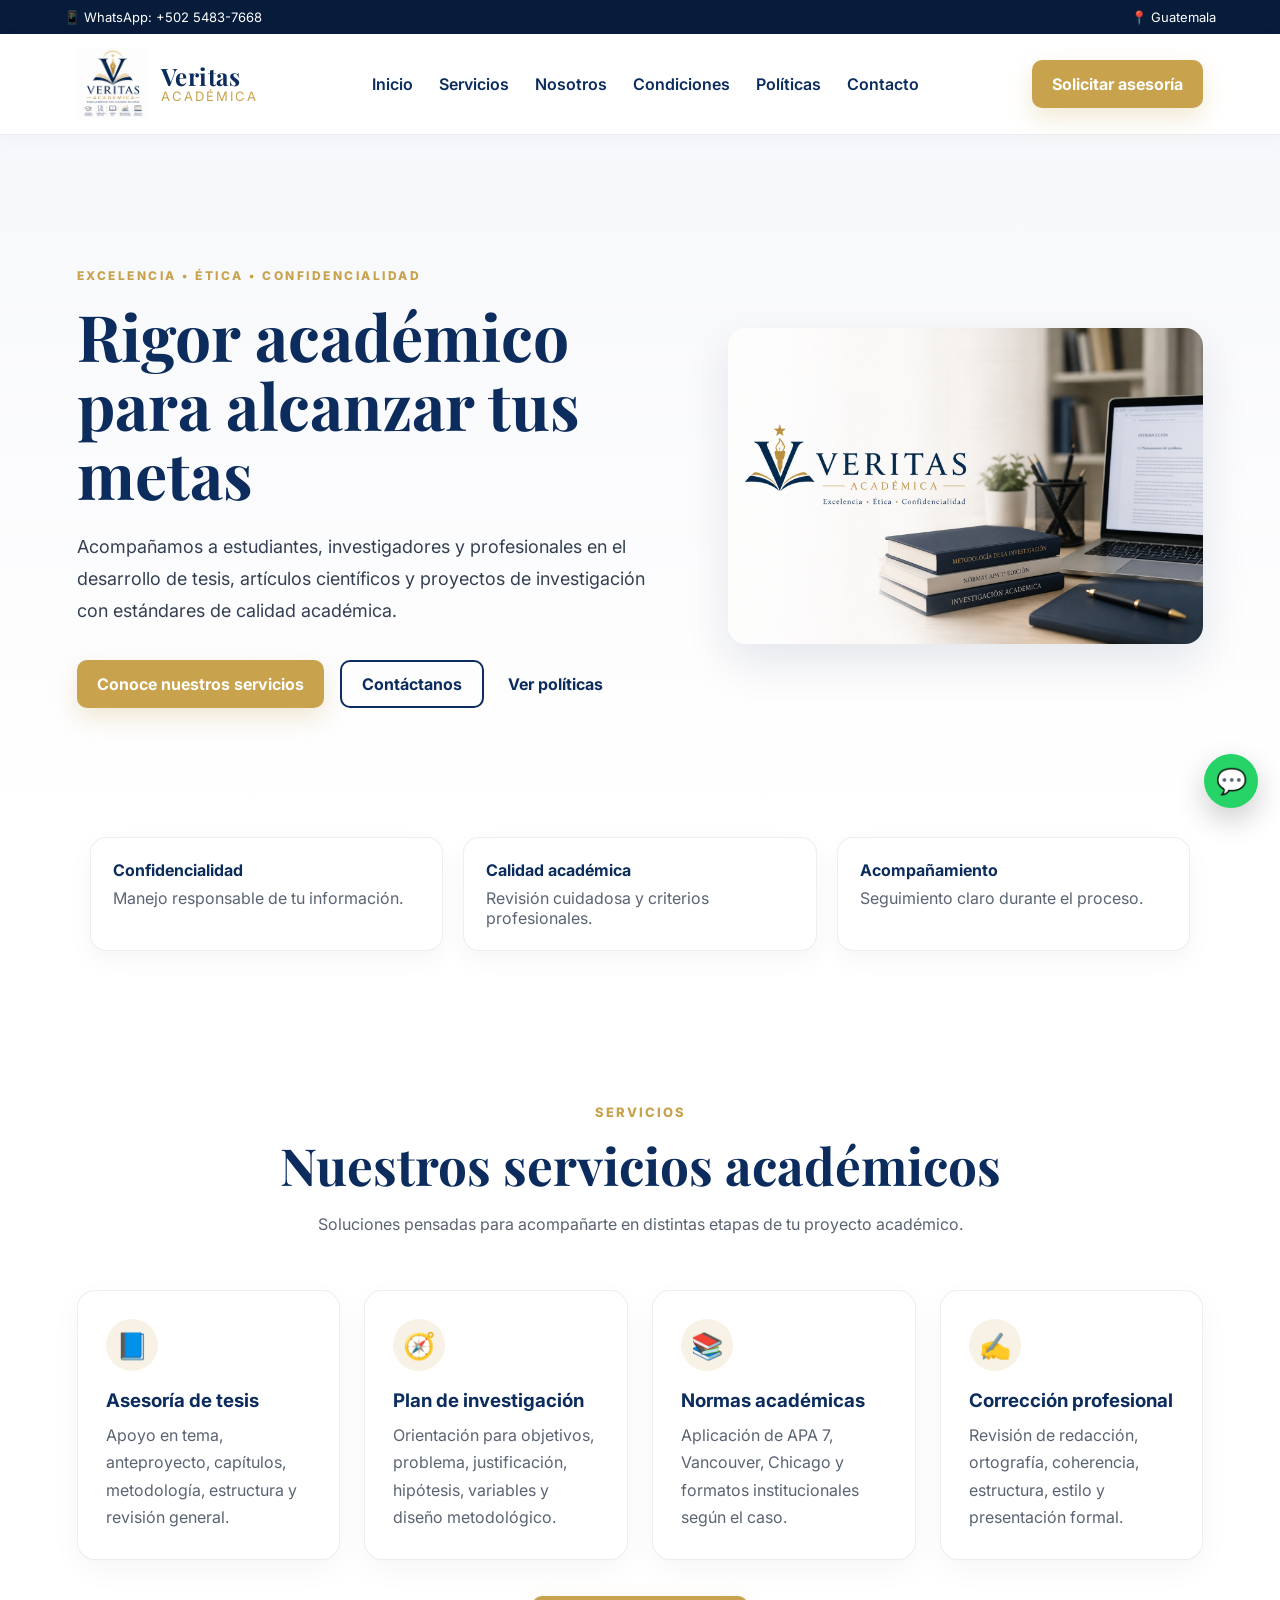
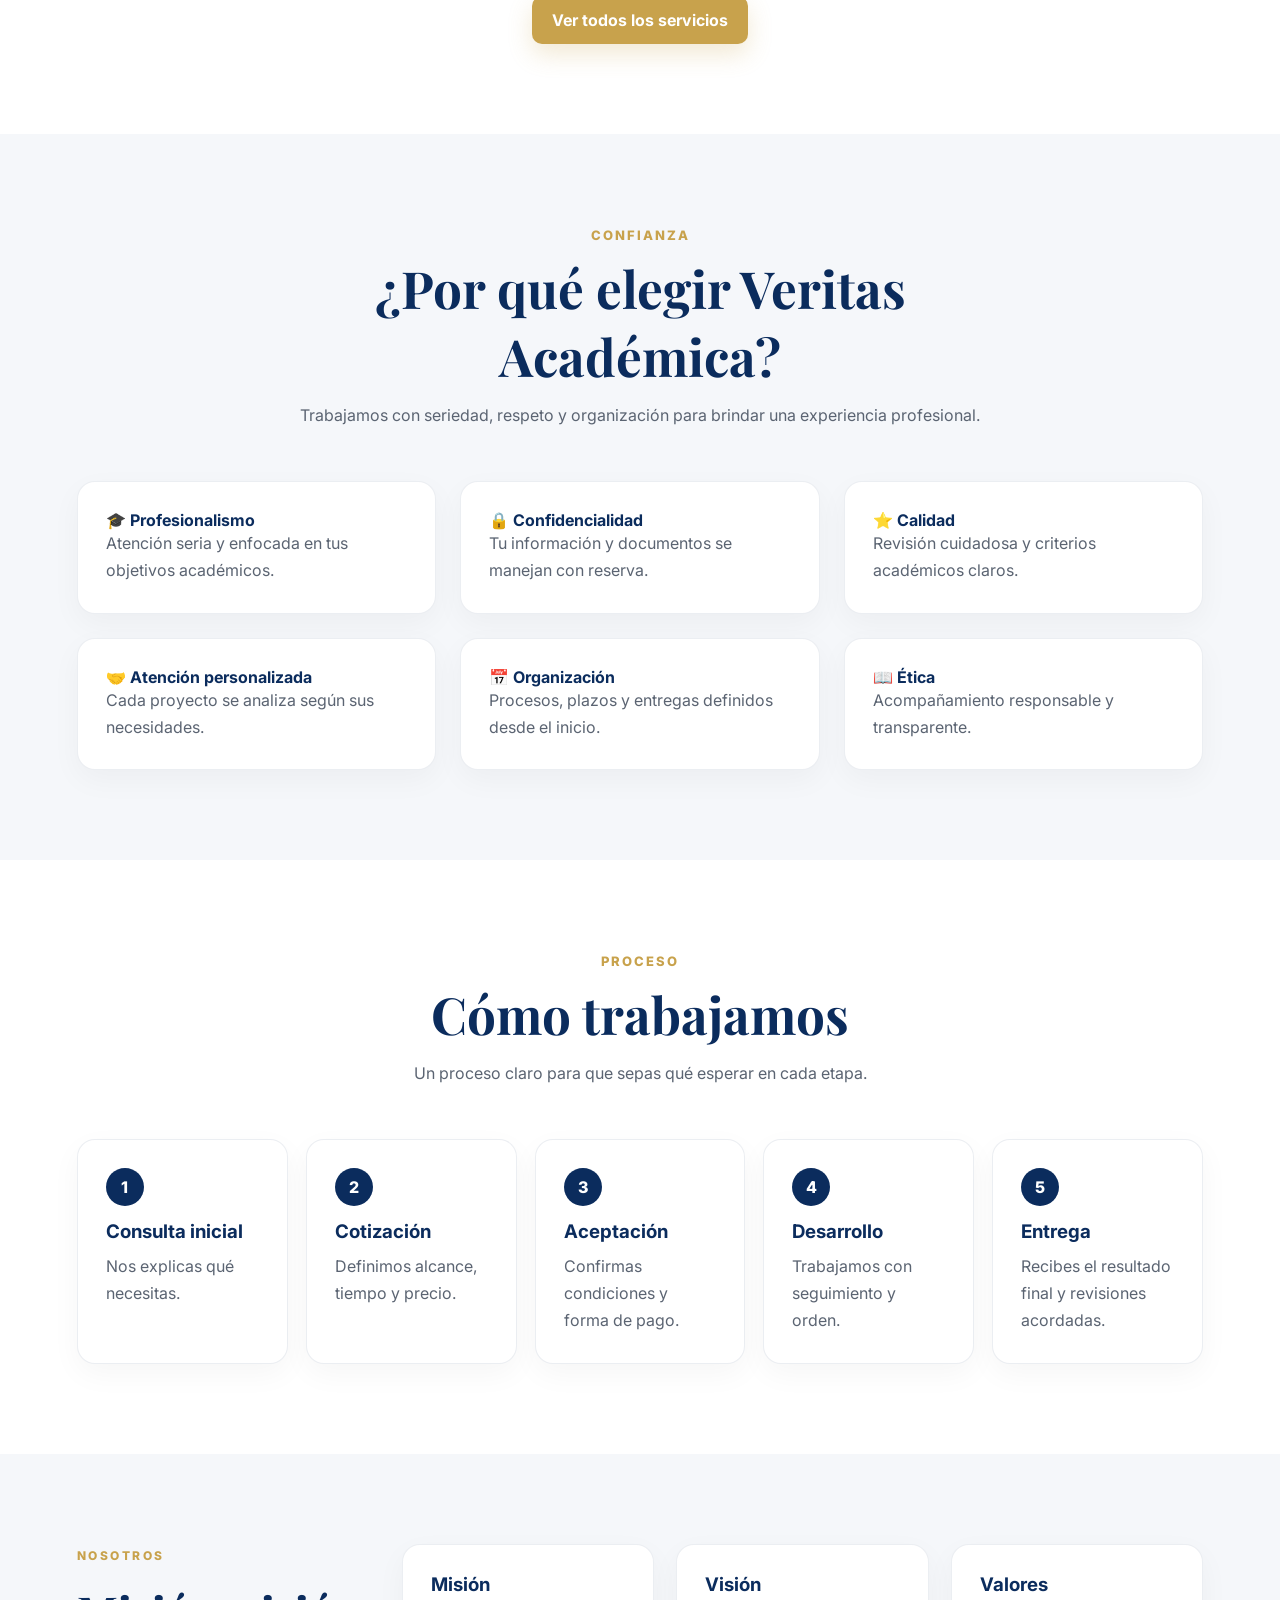
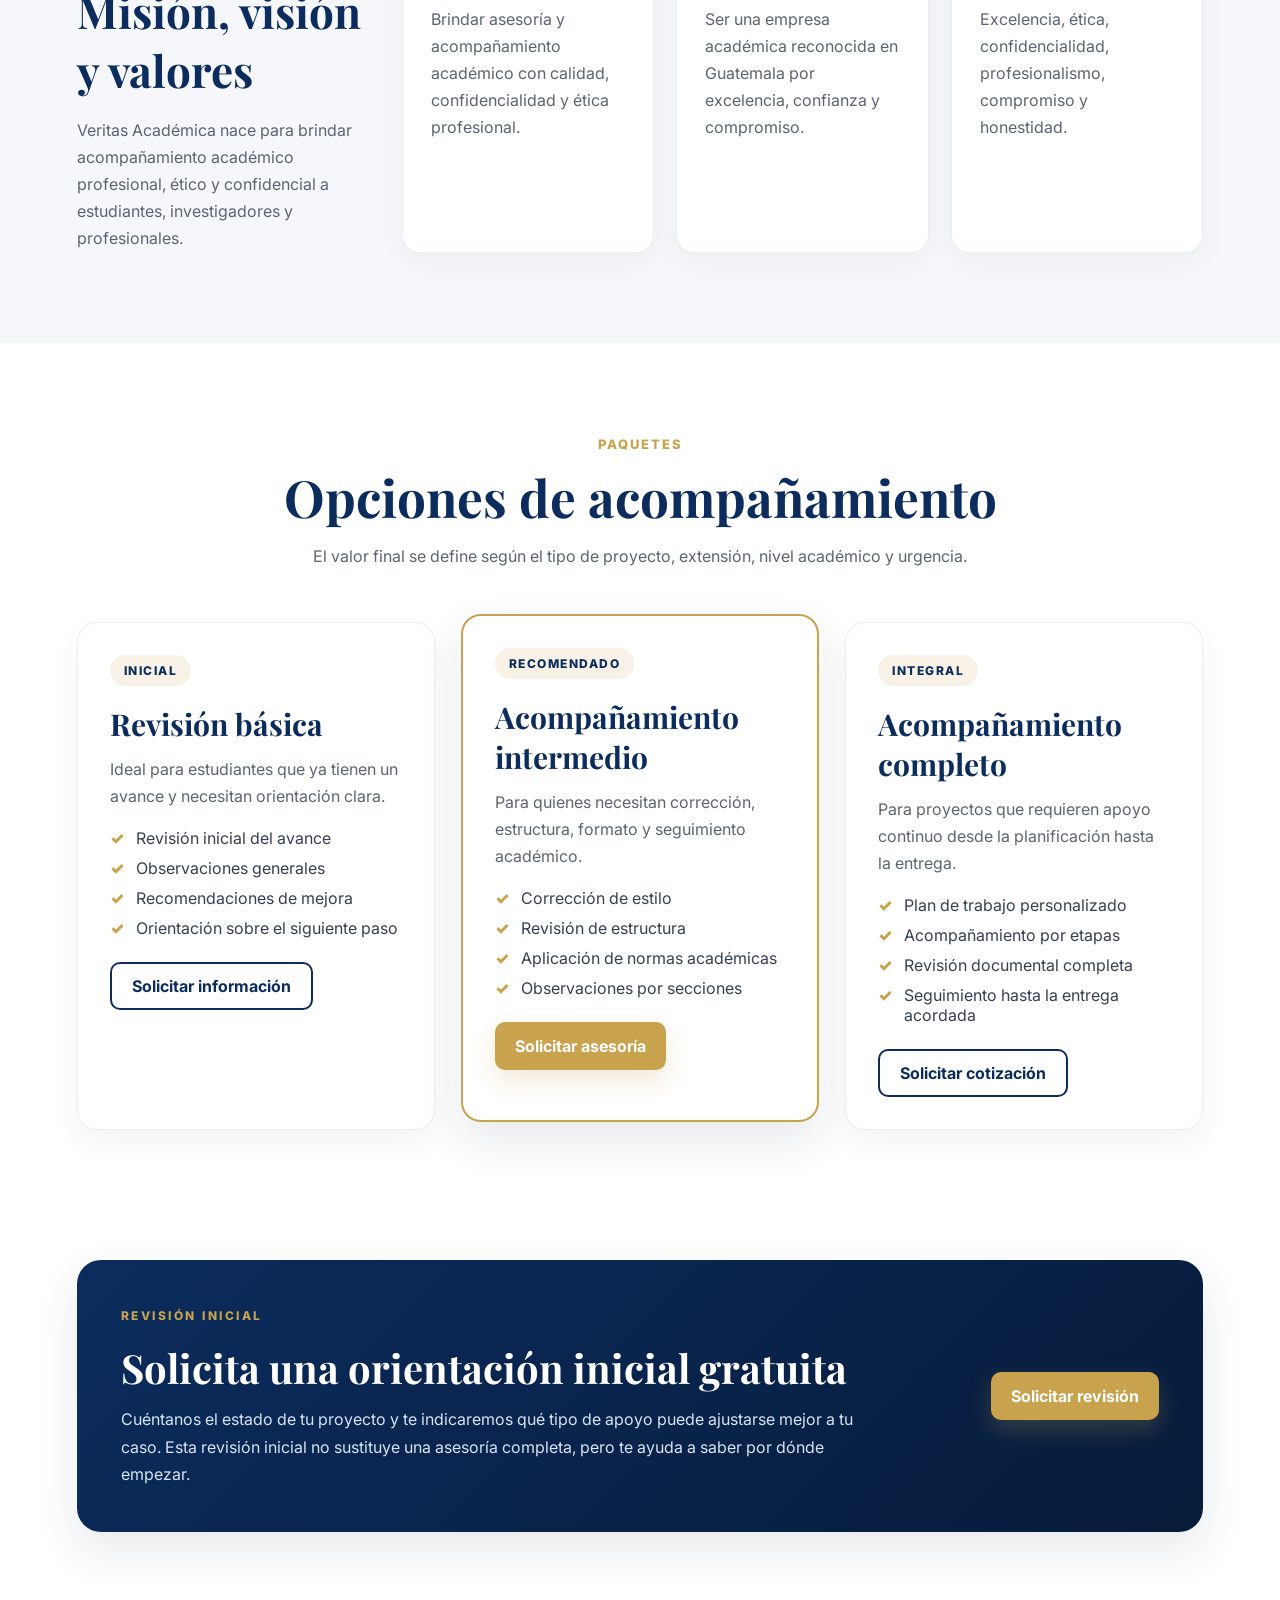
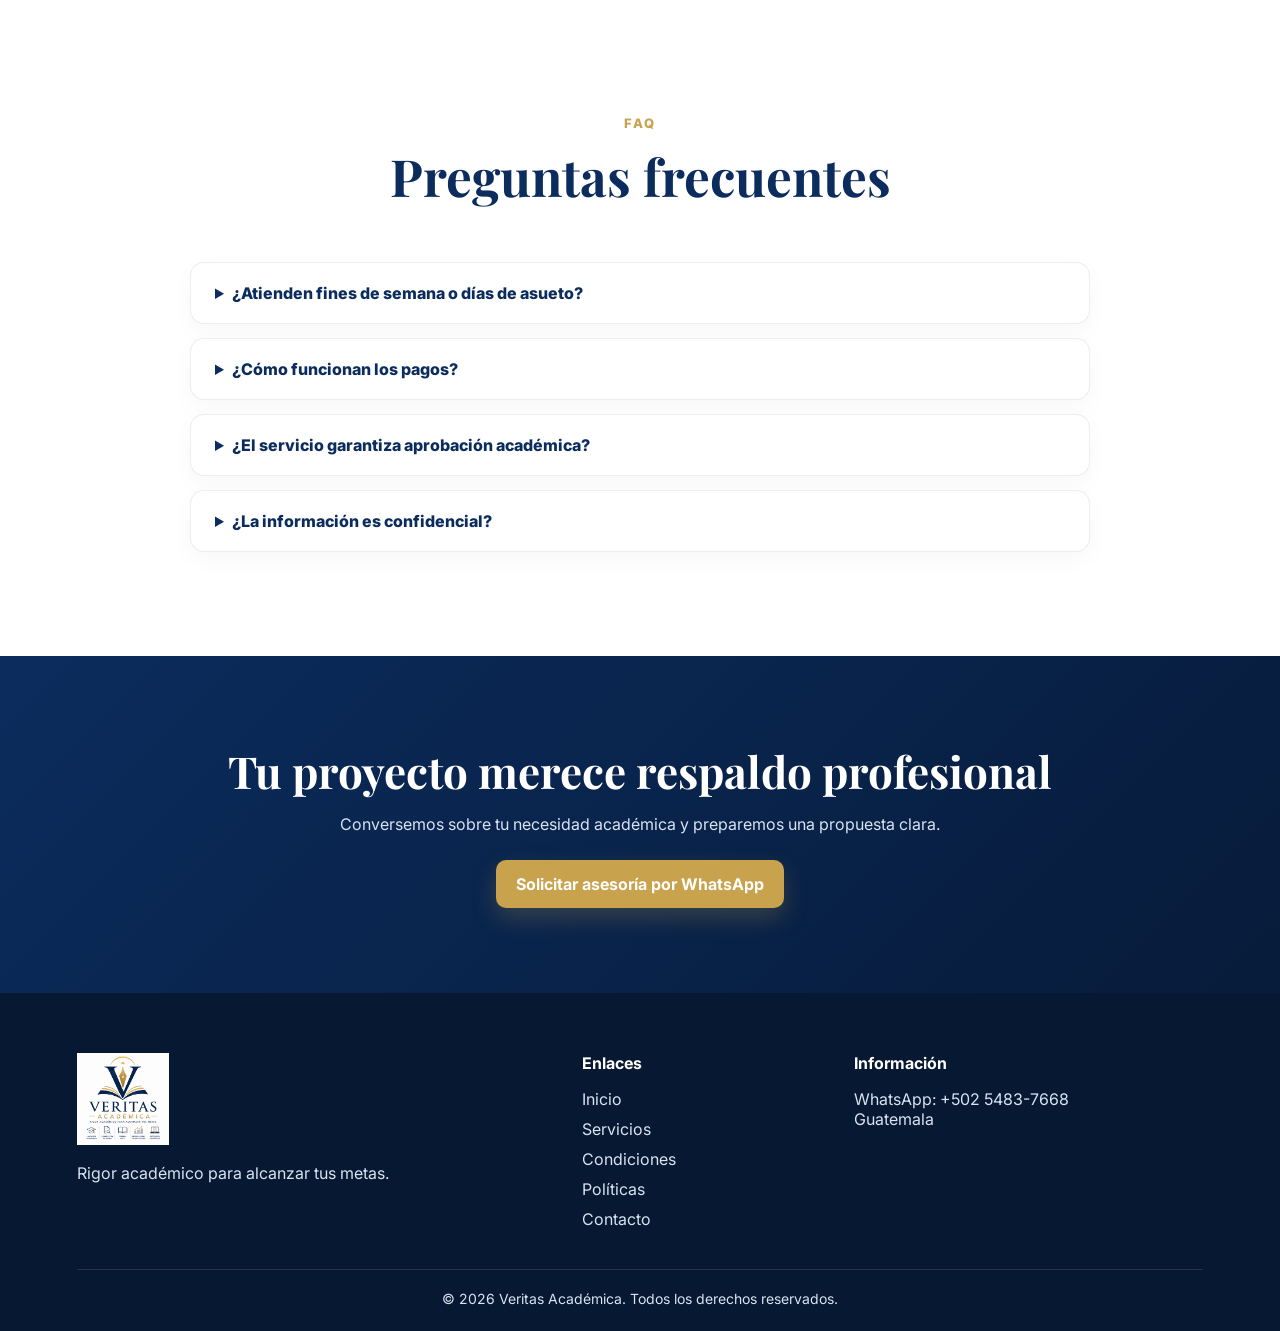
==== index.html @ df218edf "Add files via upload Subir sitio web inicial de Veritas Académica" ====
<!DOCTYPE html>
<html lang="es">
<head>
    <meta charset="UTF-8">
    <meta name="viewport" content="width=device-width, initial-scale=1.0">
    <title>Veritas Académica | Asesoría de tesis y corrección académica en Guatemala</title>
    <meta name="description" content="Asesoría de tesis, corrección académica, normas APA 7, Vancouver, artículos científicos y acompañamiento metodológico en Guatemala.">
    <meta name="keywords" content="asesoría de tesis, corrección académica, normas APA 7, tesis Guatemala, artículos científicos, metodología, Veritas Académica">
    <meta name="author" content="Veritas Académica">
    <link rel="icon" href="img/logo.png">
    <link href="https://fonts.googleapis.com/css2?family=Inter:wght@400;500;600;700&family=Playfair+Display:wght@600;700&display=swap" rel="stylesheet">
    <link rel="stylesheet" href="css/estilos.css">
</head>

<body>

<div class="topbar">
    <div class="topbar-contenido">
        <span>📱 WhatsApp: +502 5483-7668</span>
        <span>📍 Guatemala</span>
    </div>
</div>

<header class="header">
    <a href="index.html" class="brand">
        <img src="img/logo.png" alt="Logo Veritas Académica">
        <div>
            <strong>Veritas</strong>
            <span>Académica</span>
        </div>
    </a>

    <nav class="nav" id="nav">
        <a href="index.html">Inicio</a>
        <a href="#servicios">Servicios</a>
        <a href="#nosotros">Nosotros</a>
        <a href="condiciones.html">Condiciones</a>
        <a href="politicas.html">Políticas</a>
        <a href="contacto.html">Contacto</a>
    </nav>

    <a class="btn-header" href="https://wa.me/50254837668" target="_blank">Solicitar asesoría</a>

    <button class="menu-btn" id="menuBtn" aria-label="Abrir menú">☰</button>
</header>

<main>

<section class="hero" id="inicio">
    <div class="hero-texto reveal">
        <span class="etiqueta">Excelencia • Ética • Confidencialidad</span>

        <h1>Rigor académico para alcanzar tus metas</h1>

        <p>
            Acompañamos a estudiantes, investigadores y profesionales en el desarrollo de tesis,
            artículos científicos y proyectos de investigación con estándares de calidad académica.
        </p>

        <div class="hero-botones">
            <a class="btn-primary" href="#servicios">Conoce nuestros servicios</a>
            <a class="btn-secondary" href="contacto.html">Contáctanos</a>
            <a class="btn-link" href="politicas.html">Ver políticas</a>
        </div>
    </div>

    <div class="hero-imagen reveal">
        <img src="img/hero.png" alt="Espacio académico profesional Veritas Académica">
    </div>
</section>

<section class="confianza">
    <div class="confianza-grid">
        <div><strong>Confidencialidad</strong><span>Manejo responsable de tu información.</span></div>
        <div><strong>Calidad académica</strong><span>Revisión cuidadosa y criterios profesionales.</span></div>
        <div><strong>Acompañamiento</strong><span>Seguimiento claro durante el proceso.</span></div>
    </div>
</section>

<section class="seccion" id="servicios">
    <div class="titulo-seccion reveal">
        <span>Servicios</span>
        <h2>Nuestros servicios académicos</h2>
        <p>Soluciones pensadas para acompañarte en distintas etapas de tu proyecto académico.</p>
    </div>

    <div class="grid-servicios">
        <article class="card reveal">
            <div class="icono">📘</div>
            <h3>Asesoría de tesis</h3>
            <p>Apoyo en tema, anteproyecto, capítulos, metodología, estructura y revisión general.</p>
        </article>

        <article class="card reveal">
            <div class="icono">🧭</div>
            <h3>Plan de investigación</h3>
            <p>Orientación para objetivos, problema, justificación, hipótesis, variables y diseño metodológico.</p>
        </article>

        <article class="card reveal">
            <div class="icono">📚</div>
            <h3>Normas académicas</h3>
            <p>Aplicación de APA 7, Vancouver, Chicago y formatos institucionales según el caso.</p>
        </article>

        <article class="card reveal">
            <div class="icono">✍️</div>
            <h3>Corrección profesional</h3>
            <p>Revisión de redacción, ortografía, coherencia, estructura, estilo y presentación formal.</p>
        </article>
    </div>

    <div class="centrado reveal">
        <a class="btn-primary" href="servicios.html">Ver todos los servicios</a>
    </div>
</section>

<section class="seccion seccion-clara" id="por-que">
    <div class="titulo-seccion reveal">
        <span>Confianza</span>
        <h2>¿Por qué elegir Veritas Académica?</h2>
        <p>Trabajamos con seriedad, respeto y organización para brindar una experiencia profesional.</p>
    </div>

    <div class="grid-razones">
        <div class="razon reveal"><strong>🎓 Profesionalismo</strong><p>Atención seria y enfocada en tus objetivos académicos.</p></div>
        <div class="razon reveal"><strong>🔒 Confidencialidad</strong><p>Tu información y documentos se manejan con reserva.</p></div>
        <div class="razon reveal"><strong>⭐ Calidad</strong><p>Revisión cuidadosa y criterios académicos claros.</p></div>
        <div class="razon reveal"><strong>🤝 Atención personalizada</strong><p>Cada proyecto se analiza según sus necesidades.</p></div>
        <div class="razon reveal"><strong>📅 Organización</strong><p>Procesos, plazos y entregas definidos desde el inicio.</p></div>
        <div class="razon reveal"><strong>📖 Ética</strong><p>Acompañamiento responsable y transparente.</p></div>
    </div>
</section>

<section class="seccion" id="proceso">
    <div class="titulo-seccion reveal">
        <span>Proceso</span>
        <h2>Cómo trabajamos</h2>
        <p>Un proceso claro para que sepas qué esperar en cada etapa.</p>
    </div>

    <div class="timeline">
        <div class="paso reveal"><span>1</span><h3>Consulta inicial</h3><p>Nos explicas qué necesitas.</p></div>
        <div class="paso reveal"><span>2</span><h3>Cotización</h3><p>Definimos alcance, tiempo y precio.</p></div>
        <div class="paso reveal"><span>3</span><h3>Aceptación</h3><p>Confirmas condiciones y forma de pago.</p></div>
        <div class="paso reveal"><span>4</span><h3>Desarrollo</h3><p>Trabajamos con seguimiento y orden.</p></div>
        <div class="paso reveal"><span>5</span><h3>Entrega</h3><p>Recibes el resultado final y revisiones acordadas.</p></div>
    </div>
</section>

<section class="seccion seccion-clara" id="nosotros">
    <div class="nosotros-grid">
        <div class="reveal">
            <span class="etiqueta">Nosotros</span>
            <h2>Misión, visión y valores</h2>
            <p>
                Veritas Académica nace para brindar acompañamiento académico profesional,
                ético y confidencial a estudiantes, investigadores y profesionales.
            </p>
        </div>

        <div class="mv-card reveal">
            <h3>Misión</h3>
            <p>Brindar asesoría y acompañamiento académico con calidad, confidencialidad y ética profesional.</p>
        </div>

        <div class="mv-card reveal">
            <h3>Visión</h3>
            <p>Ser una empresa académica reconocida en Guatemala por excelencia, confianza y compromiso.</p>
        </div>

        <div class="mv-card reveal">
            <h3>Valores</h3>
            <p>Excelencia, ética, confidencialidad, profesionalismo, compromiso y honestidad.</p>
        </div>
    </div>
</section>


<section class="seccion" id="paquetes">
    <div class="titulo-seccion reveal">
        <span>Paquetes</span>
        <h2>Opciones de acompañamiento</h2>
        <p>El valor final se define según el tipo de proyecto, extensión, nivel académico y urgencia.</p>
    </div>

    <div class="grid-paquetes">
        <article class="paquete reveal">
            <span class="paquete-etiqueta">Inicial</span>
            <h3>Revisión básica</h3>
            <p>Ideal para estudiantes que ya tienen un avance y necesitan orientación clara.</p>
            <ul>
                <li>Revisión inicial del avance</li>
                <li>Observaciones generales</li>
                <li>Recomendaciones de mejora</li>
                <li>Orientación sobre el siguiente paso</li>
            </ul>
            <a href="contacto.html" class="btn-secondary">Solicitar información</a>
        </article>

        <article class="paquete destacado reveal">
            <span class="paquete-etiqueta">Recomendado</span>
            <h3>Acompañamiento intermedio</h3>
            <p>Para quienes necesitan corrección, estructura, formato y seguimiento académico.</p>
            <ul>
                <li>Corrección de estilo</li>
                <li>Revisión de estructura</li>
                <li>Aplicación de normas académicas</li>
                <li>Observaciones por secciones</li>
            </ul>
            <a href="contacto.html" class="btn-primary">Solicitar asesoría</a>
        </article>

        <article class="paquete reveal">
            <span class="paquete-etiqueta">Integral</span>
            <h3>Acompañamiento completo</h3>
            <p>Para proyectos que requieren apoyo continuo desde la planificación hasta la entrega.</p>
            <ul>
                <li>Plan de trabajo personalizado</li>
                <li>Acompañamiento por etapas</li>
                <li>Revisión documental completa</li>
                <li>Seguimiento hasta la entrega acordada</li>
            </ul>
            <a href="contacto.html" class="btn-secondary">Solicitar cotización</a>
        </article>
    </div>
</section>

<section class="revision-gratis">
    <div class="revision-card reveal">
        <div>
            <span class="etiqueta">Revisión inicial</span>
            <h2>Solicita una orientación inicial gratuita</h2>
            <p>
                Cuéntanos el estado de tu proyecto y te indicaremos qué tipo de apoyo puede ajustarse mejor a tu caso.
                Esta revisión inicial no sustituye una asesoría completa, pero te ayuda a saber por dónde empezar.
            </p>
        </div>
        <a class="btn-primary" href="contacto.html">Solicitar revisión</a>
    </div>
</section>

<section class="seccion" id="faq">
    <div class="titulo-seccion reveal">
        <span>FAQ</span>
        <h2>Preguntas frecuentes</h2>
    </div>

    <div class="faq">
        <details class="reveal">
            <summary>¿Atienden fines de semana o días de asueto?</summary>
            <p>No. La atención y las entregas se realizan de lunes a viernes. Los mensajes enviados en días no laborables se responden el siguiente día hábil.</p>
        </details>

        <details class="reveal">
            <summary>¿Cómo funcionan los pagos?</summary>
            <p>El pago puede ser único o en dos partes: 50% de anticipo y 50% contra entrega final, con un recargo administrativo del 5% sobre el valor total.</p>
        </details>

        <details class="reveal">
            <summary>¿El servicio garantiza aprobación académica?</summary>
            <p>No. Veritas Académica ofrece asesoría y acompañamiento, pero los resultados dependen del cliente y de las decisiones de terceros.</p>
        </details>

        <details class="reveal">
            <summary>¿La información es confidencial?</summary>
            <p>Sí. Toda la información del cliente se maneja de forma confidencial y no se comparte con terceros sin autorización.</p>
        </details>
    </div>
</section>

<section class="cta-final">
    <div class="reveal">
        <h2>Tu proyecto merece respaldo profesional</h2>
        <p>Conversemos sobre tu necesidad académica y preparemos una propuesta clara.</p>
        <a class="btn-primary" href="https://wa.me/50254837668" target="_blank">Solicitar asesoría por WhatsApp</a>
    </div>
</section>

</main>

<footer class="footer">
    <div class="footer-grid">
        <div>
            <img src="img/logo.png" alt="Logo Veritas Académica" class="footer-logo">
            <p>Rigor académico para alcanzar tus metas.</p>
        </div>

        <div>
            <h4>Enlaces</h4>
            <a href="index.html">Inicio</a>
            <a href="#servicios">Servicios</a>
            <a href="condiciones.html">Condiciones</a>
            <a href="politicas.html">Políticas</a>
            <a href="contacto.html">Contacto</a>
        </div>

        <div>
            <h4>Información</h4>
            <p>WhatsApp: +502 5483-7668</p>
            <p>Guatemala</p>
        </div>
    </div>

    <div class="footer-bottom">
        © 2026 Veritas Académica. Todos los derechos reservados.
    </div>
</footer>

<a class="whatsapp-float" href="https://wa.me/50254837668" target="_blank" aria-label="WhatsApp">💬</a>
<button class="top-button" id="topButton" aria-label="Volver arriba">↑</button>

<script src="js/script.js"></script>
</body>
</html>
---- css/estilos.css ----
/* Veritas Académica V1.0.1 */

:root{
    --azul:#0B2C5D;
    --azul-profundo:#071B3A;
    --dorado:#C8A24C;
    --gris:#F5F7FA;
    --texto:#182033;
    --blanco:#FFFFFF;
    --sombra:0 18px 45px rgba(7,27,58,.10);
}

*{
    box-sizing:border-box;
    margin:0;
    padding:0;
}

html{
    scroll-behavior:smooth;
}

body{
    font-family:'Inter', sans-serif;
    color:var(--texto);
    background:var(--blanco);
}

a{
    color:inherit;
}

.topbar{
    background:var(--azul-profundo);
    color:#fff;
    font-size:13px;
}

.topbar-contenido{
    max-width:1200px;
    margin:auto;
    padding:9px 24px;
    display:flex;
    justify-content:space-between;
    gap:14px;
    flex-wrap:wrap;
}

.header{
    position:sticky;
    top:0;
    z-index:100;
    background:#fff;
    border-bottom:1px solid rgba(11,44,93,.08);
    display:flex;
    align-items:center;
    justify-content:space-between;
    padding:14px 6%;
    box-shadow:0 4px 18px rgba(0,0,0,.03);
}

.brand{
    display:flex;
    align-items:center;
    gap:12px;
    text-decoration:none;
    color:var(--azul);
}

.brand img{
    width:72px;
    height:72px;
    object-fit:contain;
}

.brand strong{
    display:block;
    font-family:'Playfair Display', serif;
    font-size:24px;
    line-height:1;
    letter-spacing:.5px;
}

.brand span{
    display:block;
    color:var(--dorado);
    font-size:13px;
    text-transform:uppercase;
    letter-spacing:2px;
}

.nav{
    display:flex;
    gap:26px;
    align-items:center;
}

.nav a{
    text-decoration:none;
    color:var(--azul);
    font-weight:600;
    position:relative;
}

.nav a::after{
    content:"";
    position:absolute;
    left:0;
    bottom:-8px;
    width:0;
    height:2px;
    background:var(--dorado);
    transition:.3s;
}

.nav a:hover::after,
.nav a.active::after{
    width:100%;
}

.btn-header,
.btn-primary,
.btn-secondary,
.btn-link{
    display:inline-block;
    text-decoration:none;
    border-radius:10px;
    font-weight:700;
    transition:.25s;
}

.btn-header,
.btn-primary{
    background:var(--dorado);
    color:#fff;
    padding:14px 20px;
    box-shadow:0 10px 24px rgba(200,162,76,.24);
}

.btn-header:hover,
.btn-primary:hover{
    transform:translateY(-2px);
    background:#b58f3d;
}

.btn-secondary{
    border:2px solid var(--azul);
    color:var(--azul);
    padding:12px 20px;
}

.btn-secondary:hover{
    background:var(--azul);
    color:#fff;
}

.btn-link{
    color:var(--azul);
    padding:14px 8px;
}

.menu-btn{
    display:none;
    background:var(--azul);
    color:#fff;
    border:none;
    border-radius:8px;
    padding:10px 14px;
    font-size:22px;
}

.hero{
    min-height:78vh;
    background:linear-gradient(180deg,#f7f8fb 0%,#ffffff 100%);
    display:grid;
    grid-template-columns:1.1fr .9fr;
    align-items:center;
    gap:70px;
    padding:90px 6%;
}

.etiqueta{
    display:inline-block;
    color:var(--dorado);
    font-weight:800;
    text-transform:uppercase;
    letter-spacing:2.5px;
    font-size:12px;
    margin-bottom:18px;
}

.hero h1,
.page-hero h1,
.titulo-seccion h2,
.cta-final h2,
.nosotros-grid h2{
    font-family:'Playfair Display', serif;
    color:var(--azul);
}

.hero h1{
    font-size:clamp(44px,5vw,76px);
    line-height:1.08;
    margin-bottom:22px;
}

.hero p{
    max-width:680px;
    font-size:18px;
    line-height:1.8;
    color:#344052;
    margin-bottom:32px;
}

.hero-botones{
    display:flex;
    align-items:center;
    gap:16px;
    flex-wrap:wrap;
}

.hero-imagen img{
    width:100%;
    border-radius:18px;
    box-shadow:var(--sombra);
    display:block;
}

.confianza{
    padding:0 6% 60px;
}

.confianza-grid{
    max-width:1100px;
    margin:auto;
    display:grid;
    grid-template-columns:repeat(3,1fr);
    gap:20px;
}

.confianza-grid div{
    background:#fff;
    border:1px solid rgba(11,44,93,.08);
    box-shadow:0 10px 28px rgba(0,0,0,.04);
    border-radius:16px;
    padding:22px;
}

.confianza-grid strong{
    display:block;
    color:var(--azul);
    margin-bottom:8px;
}

.confianza-grid span{
    color:#5b6472;
}

.seccion{
    padding:90px 6%;
}

.seccion-clara{
    background:var(--gris);
}

.titulo-seccion{
    text-align:center;
    max-width:760px;
    margin:0 auto 52px;
}

.titulo-seccion span{
    color:var(--dorado);
    text-transform:uppercase;
    font-size:13px;
    font-weight:800;
    letter-spacing:2px;
}

.titulo-seccion h2{
    font-size:clamp(32px,4vw,52px);
    margin:10px 0 12px;
}

.titulo-seccion p{
    color:#5b6472;
    line-height:1.7;
}

.grid-servicios,
.grid-razones{
    max-width:1180px;
    margin:auto;
    display:grid;
    grid-template-columns:repeat(4,1fr);
    gap:24px;
}

.grid-servicios.grande{
    grid-template-columns:repeat(3,1fr);
}

.card,
.razon,
.mv-card,
.paso,
.documento-card,
.contacto-info,
.formulario{
    background:#fff;
    border:1px solid rgba(11,44,93,.08);
    border-radius:18px;
    padding:28px;
    box-shadow:0 10px 30px rgba(0,0,0,.04);
}

.card{
    transition:.3s;
}

.card:hover{
    transform:translateY(-8px);
    box-shadow:var(--sombra);
}

.icono{
    width:52px;
    height:52px;
    border-radius:50%;
    background:rgba(200,162,76,.14);
    display:flex;
    align-items:center;
    justify-content:center;
    font-size:26px;
    margin-bottom:18px;
}

.card h3,
.razon strong,
.mv-card h3,
.paso h3{
    color:var(--azul);
    margin-bottom:10px;
}

.card p,
.razon p,
.mv-card p,
.paso p{
    color:#5b6472;
    line-height:1.7;
}

.centrado{
    text-align:center;
    margin-top:36px;
}

.grid-razones{
    grid-template-columns:repeat(3,1fr);
}

.timeline{
    max-width:1180px;
    margin:auto;
    display:grid;
    grid-template-columns:repeat(5,1fr);
    gap:18px;
}

.paso span{
    width:38px;
    height:38px;
    display:inline-flex;
    align-items:center;
    justify-content:center;
    background:var(--azul);
    color:#fff;
    border-radius:50%;
    font-weight:800;
    margin-bottom:14px;
}

.nosotros-grid{
    max-width:1180px;
    margin:auto;
    display:grid;
    grid-template-columns:1.2fr 1fr 1fr 1fr;
    gap:22px;
    align-items:stretch;
}

.nosotros-grid h2{
    font-size:44px;
    margin-bottom:18px;
}

.nosotros-grid p{
    line-height:1.7;
    color:#5b6472;
}

.faq{
    max-width:900px;
    margin:auto;
}

.faq details{
    background:#fff;
    border:1px solid rgba(11,44,93,.08);
    border-radius:14px;
    padding:20px 24px;
    margin-bottom:14px;
    box-shadow:0 8px 24px rgba(0,0,0,.03);
}

.faq summary{
    cursor:pointer;
    color:var(--azul);
    font-weight:800;
}

.faq p{
    margin-top:14px;
    color:#5b6472;
    line-height:1.7;
}

.cta-final{
    background:linear-gradient(135deg,var(--azul),var(--azul-profundo));
    color:#fff;
    text-align:center;
    padding:85px 6%;
}

.cta-final h2{
    color:#fff;
    font-size:44px;
    margin-bottom:14px;
}

.cta-final p{
    margin-bottom:26px;
    color:#d9e3f2;
}

.footer{
    background:#061832;
    color:#d9e3f2;
    padding:60px 6% 24px;
}

.footer-grid{
    max-width:1180px;
    margin:auto;
    display:grid;
    grid-template-columns:2fr 1fr 1.5fr;
    gap:40px;
}

.footer-logo{
    width:92px;
    margin-bottom:14px;
}

.footer h4{
    color:#fff;
    margin-bottom:16px;
}

.footer a{
    display:block;
    color:#d9e3f2;
    text-decoration:none;
    margin-bottom:10px;
}

.footer a:hover{
    color:var(--dorado);
}

.footer-bottom{
    max-width:1180px;
    margin:30px auto 0;
    border-top:1px solid rgba(255,255,255,.12);
    padding-top:20px;
    text-align:center;
    font-size:14px;
}

.whatsapp-float,
.top-button{
    position:fixed;
    right:22px;
    border:none;
    border-radius:50%;
    width:54px;
    height:54px;
    display:flex;
    align-items:center;
    justify-content:center;
    z-index:200;
    cursor:pointer;
    box-shadow:0 12px 30px rgba(0,0,0,.20);
}

.whatsapp-float{
    bottom:92px;
    background:#25D366;
    color:#fff;
    text-decoration:none;
    font-size:25px;
}

.top-button{
    bottom:28px;
    background:var(--azul);
    color:#fff;
    font-size:22px;
    display:none;
}

.top-button.show{
    display:flex;
}

.page-hero{
    background:var(--gris);
    padding:95px 6%;
    text-align:center;
}

.page-hero h1{
    font-size:54px;
    margin-bottom:12px;
}

.page-hero p{
    color:#5b6472;
}

.pagina-documento{
    background:var(--gris);
    padding:60px 6%;
}

.documento-card{
    max-width:980px;
    margin:auto;
}

.documento-encabezado{
    display:flex;
    align-items:center;
    gap:28px;
    border-bottom:1px solid rgba(11,44,93,.12);
    padding-bottom:24px;
    margin-bottom:28px;
}

.documento-encabezado img{
    width:110px;
}

.documento-card h1{
    font-family:'Playfair Display', serif;
    color:var(--azul);
    font-size:42px;
}

.documento-card h2{
    color:var(--azul);
    margin:26px 0 10px;
}

.documento-card p,
.documento-card li{
    line-height:1.75;
    color:#344052;
}

.documento-card ul{
    margin-left:24px;
    margin-top:10px;
}

.aviso{
    background:#fff3cd;
    border-left:5px solid var(--dorado);
    padding:16px 18px;
    margin:20px 0;
    border-radius:8px;
}

.nota{
    background:#eef3ff;
    border-left:5px solid var(--azul);
    padding:16px 18px;
    margin:24px 0;
    border-radius:8px;
}

.contacto-grid{
    max-width:1120px;
    margin:auto;
    display:grid;
    grid-template-columns:.9fr 1.1fr;
    gap:28px;
}

.contacto-info h2{
    font-family:'Playfair Display', serif;
    color:var(--azul);
    font-size:38px;
    margin-bottom:14px;
}

.contacto-info p{
    line-height:1.7;
    color:#5b6472;
    margin-bottom:14px;
}

.formulario{
    display:grid;
    gap:12px;
}

.formulario label{
    color:var(--azul);
    font-weight:700;
}

.formulario input,
.formulario select,
.formulario textarea{
    width:100%;
    padding:14px 16px;
    border:1px solid rgba(11,44,93,.18);
    border-radius:10px;
    font-family:'Inter', sans-serif;
}

.formulario textarea{
    min-height:130px;
    resize:vertical;
}

.formulario button{
    background:var(--dorado);
    color:#fff;
    border:none;
    border-radius:10px;
    padding:15px 18px;
    font-weight:800;
    cursor:pointer;
}

.reveal{
    opacity:0;
    transform:translateY(24px);
    transition:.7s ease;
}

.reveal.visible{
    opacity:1;
    transform:translateY(0);
}

@media(max-width:980px){
    .btn-header{
        display:none;
    }

    .menu-btn{
        display:block;
    }

    .nav{
        position:absolute;
        top:100%;
        right:6%;
        background:#fff;
        border:1px solid rgba(11,44,93,.10);
        box-shadow:var(--sombra);
        padding:18px;
        border-radius:14px;
        flex-direction:column;
        align-items:flex-start;
        min-width:220px;
        display:none;
    }

    .nav.open{
        display:flex;
    }

    .hero{
        grid-template-columns:1fr;
        padding:60px 6%;
        gap:40px;
        text-align:center;
    }

    .hero p{
        margin-left:auto;
        margin-right:auto;
    }

    .hero-botones{
        justify-content:center;
    }

    .confianza-grid,
    .grid-servicios,
    .grid-servicios.grande,
    .grid-razones,
    .timeline,
    .nosotros-grid,
    .footer-grid,
    .contacto-grid{
        grid-template-columns:1fr;
    }

    .documento-encabezado{
        flex-direction:column;
        text-align:center;
    }
}

@media(max-width:620px){
    .topbar-contenido{
        justify-content:center;
        text-align:center;
    }

    .header{
        padding:12px 5%;
    }

    .brand img{
        width:58px;
        height:58px;
    }

    .brand strong{
        font-size:20px;
    }

    .hero h1{
        font-size:40px;
    }

    .page-hero h1,
    .cta-final h2{
        font-size:34px;
    }

    .seccion{
        padding:70px 5%;
    }
}


/* Mejoras V1.0.4 - Paquetes y revisión inicial */

.grid-paquetes{
    max-width:1180px;
    margin:auto;
    display:grid;
    grid-template-columns:repeat(3,1fr);
    gap:26px;
}

.paquete{
    background:#fff;
    border:1px solid rgba(11,44,93,.08);
    border-radius:20px;
    padding:32px;
    box-shadow:0 12px 32px rgba(0,0,0,.05);
    position:relative;
}

.paquete.destacado{
    border:2px solid var(--dorado);
    transform:translateY(-8px);
    box-shadow:var(--sombra);
}

.paquete-etiqueta{
    display:inline-block;
    background:rgba(200,162,76,.14);
    color:var(--azul);
    font-weight:800;
    border-radius:999px;
    padding:8px 14px;
    font-size:12px;
    text-transform:uppercase;
    letter-spacing:1.5px;
    margin-bottom:18px;
}

.paquete h3{
    font-family:'Playfair Display', serif;
    color:var(--azul);
    font-size:30px;
    margin-bottom:12px;
}

.paquete p{
    color:#5b6472;
    line-height:1.7;
    margin-bottom:18px;
}

.paquete ul{
    list-style:none;
    margin-bottom:24px;
}

.paquete li{
    color:#344052;
    margin-bottom:10px;
    padding-left:26px;
    position:relative;
}

.paquete li::before{
    content:"✓";
    position:absolute;
    left:0;
    color:var(--dorado);
    font-weight:900;
}

.revision-gratis{
    padding:40px 6% 90px;
    background:#fff;
}

.revision-card{
    max-width:1180px;
    margin:auto;
    display:flex;
    align-items:center;
    justify-content:space-between;
    gap:28px;
    background:linear-gradient(135deg,var(--azul),var(--azul-profundo));
    color:#fff;
    border-radius:24px;
    padding:44px;
    box-shadow:var(--sombra);
}

.revision-card h2{
    font-family:'Playfair Display', serif;
    font-size:40px;
    margin-bottom:12px;
}

.revision-card p{
    color:#d9e3f2;
    line-height:1.7;
    max-width:760px;
}

.mini-lista{
    background:#f7f8fb;
    border-radius:14px;
    padding:18px;
    margin:22px 0;
}

.mini-lista ul{
    margin-left:20px;
    color:#5b6472;
    line-height:1.8;
}

@media(max-width:980px){
    .grid-paquetes{
        grid-template-columns:1fr;
    }

    .paquete.destacado{
        transform:none;
    }

    .revision-card{
        flex-direction:column;
        align-items:flex-start;
    }
}


/* Mejoras V1.0.5 - Condiciones y servicios */

.documento-card h3{
    color:var(--azul);
    font-size:21px;
    margin:20px 0 8px;
}

.documento-botones{
    display:flex;
    flex-wrap:wrap;
    gap:14px;
    margin-top:28px;
}


/* Mejoras V1.0.6 - Preparación para publicación */

.error-page{
    min-height:62vh;
    display:flex;
    flex-direction:column;
    align-items:center;
    justify-content:center;
    text-align:center;
    padding:80px 6%;
    background:linear-gradient(180deg,#f7f8fb 0%,#ffffff 100%);
}

.error-code{
    font-family:'Playfair Display', serif;
    font-size:120px;
    line-height:1;
    color:var(--dorado);
    font-weight:700;
}

.error-page h1{
    font-family:'Playfair Display', serif;
    color:var(--azul);
    font-size:48px;
    margin-bottom:16px;
}

.error-page p{
    max-width:620px;
    color:#5b6472;
    line-height:1.8;
    margin-bottom:28px;
}

@media(max-width:620px){
    .error-code{
        font-size:86px;
    }

    .error-page h1{
        font-size:34px;
    }
}
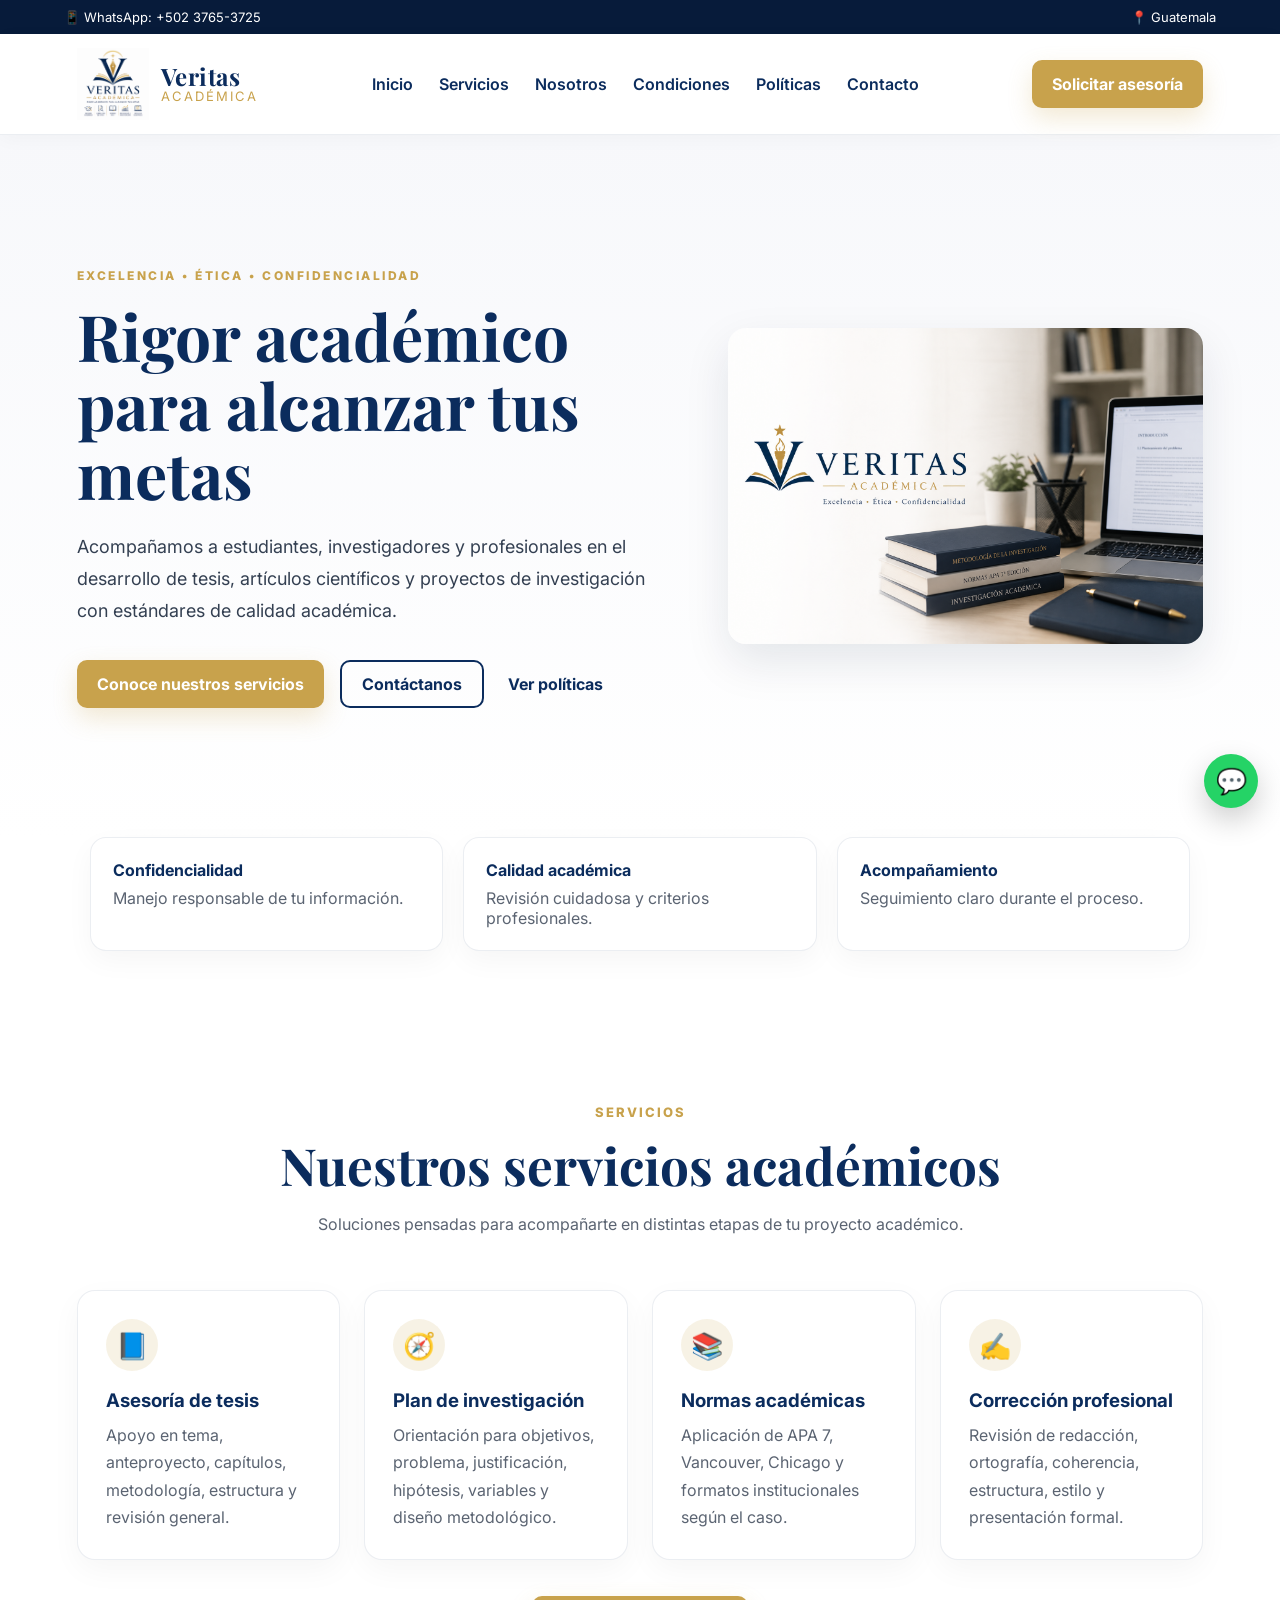
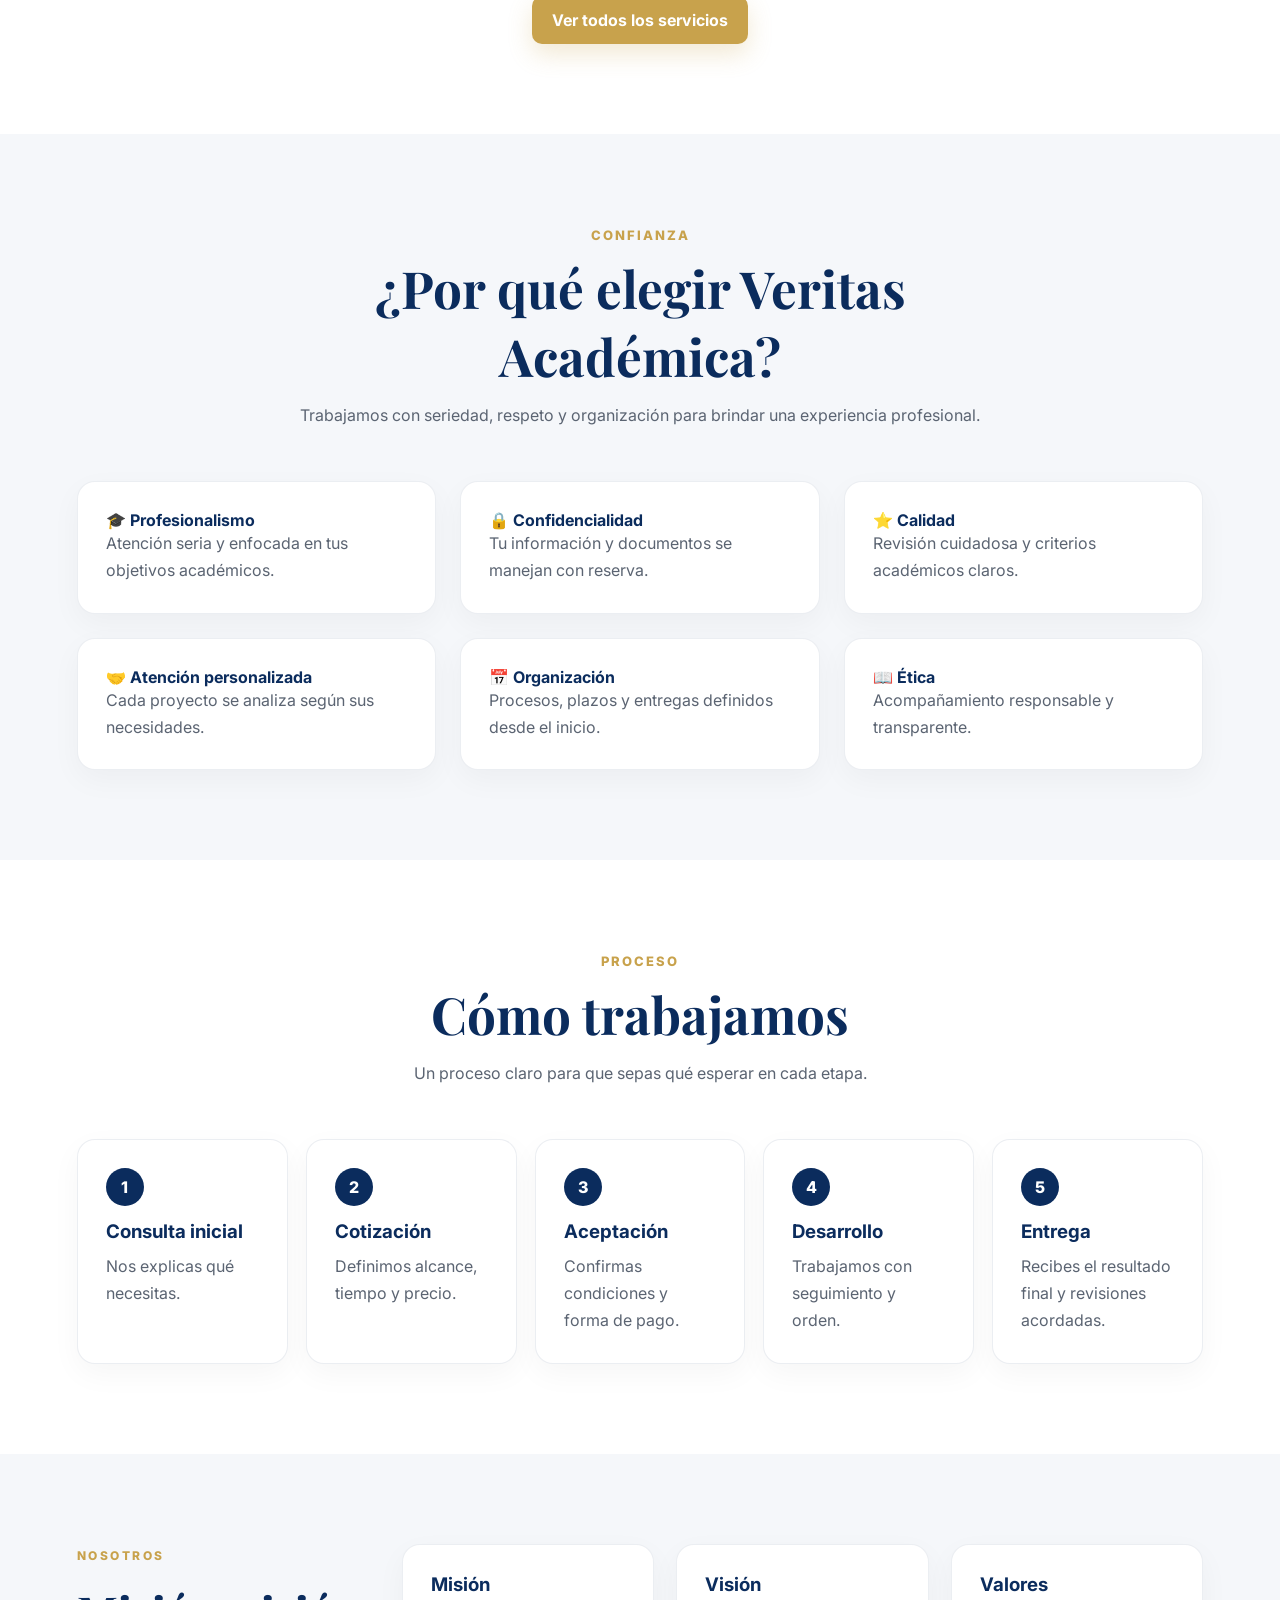
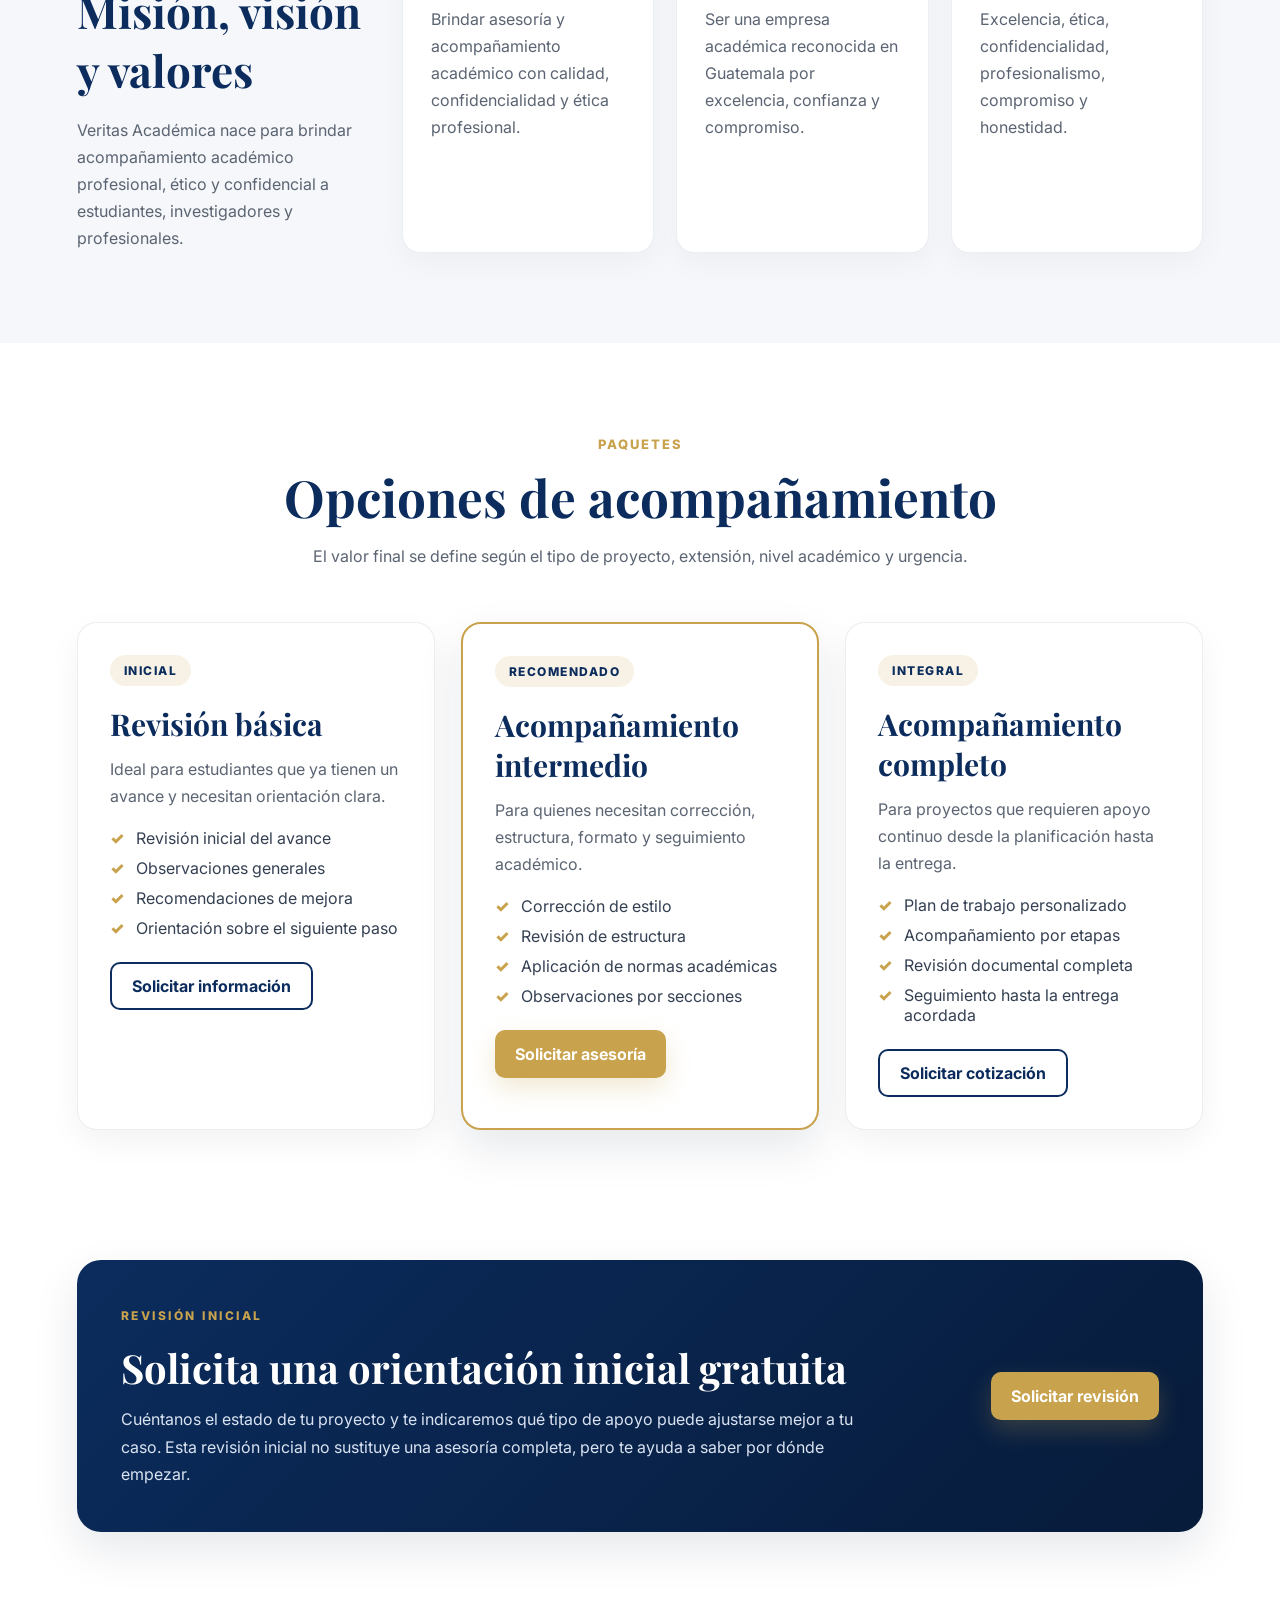
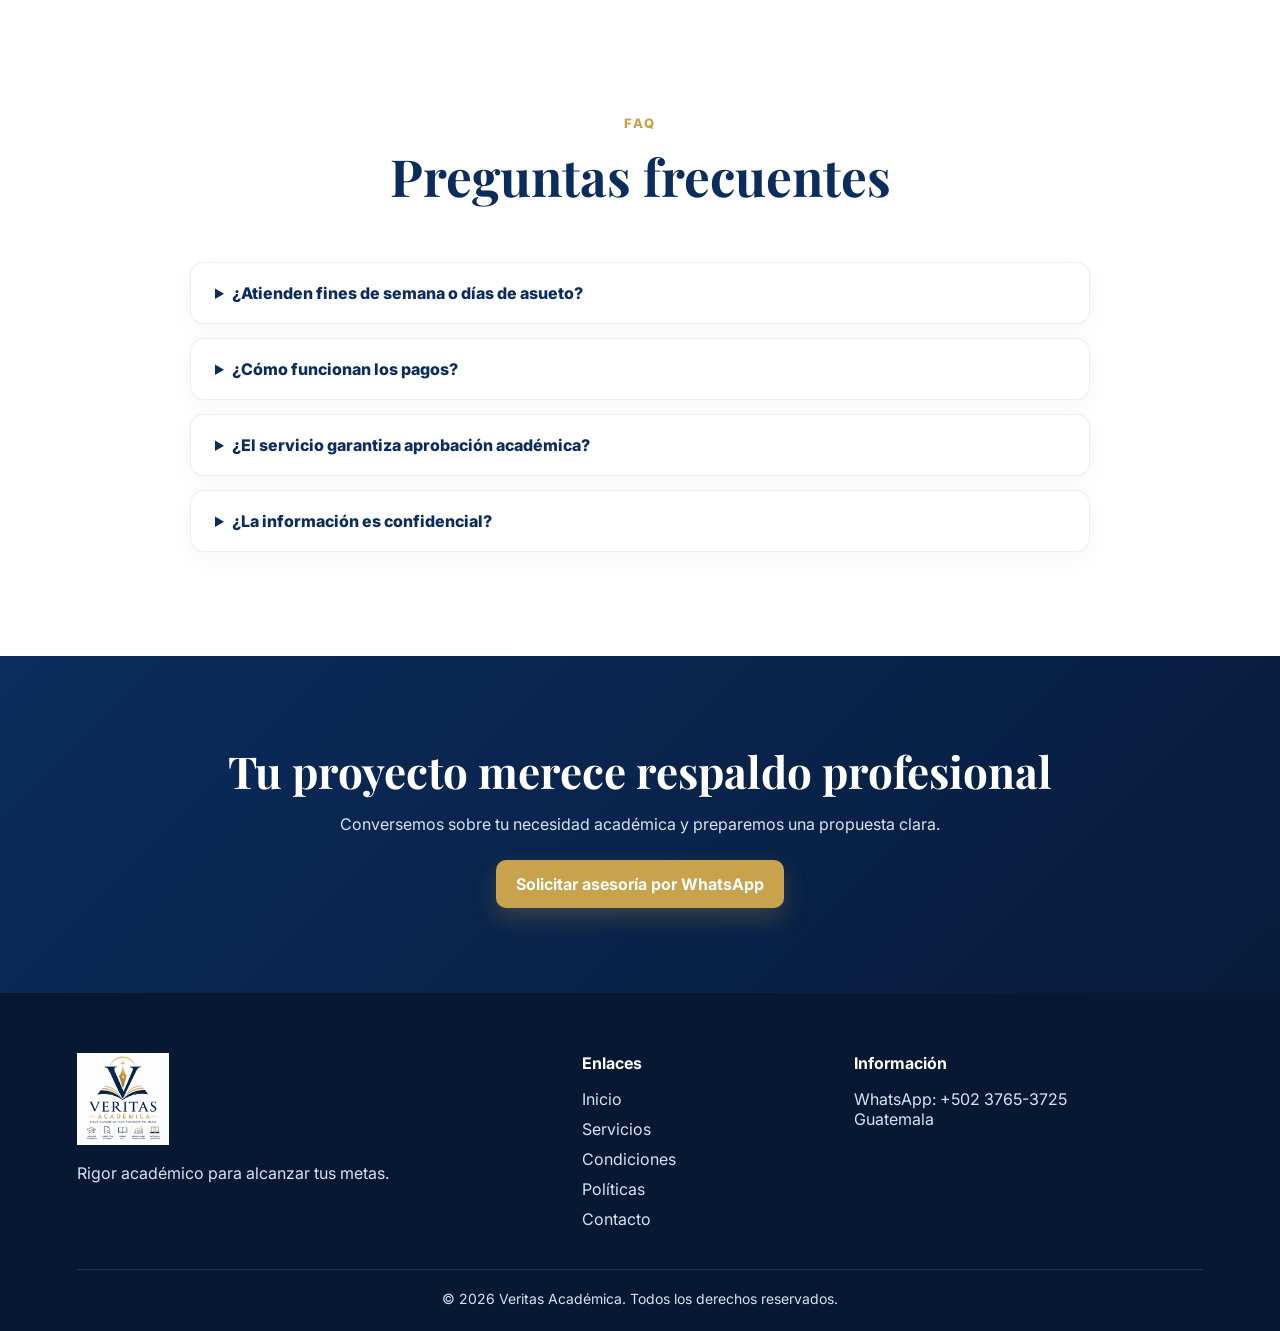
==== commit acc72177: "Actualizar WhatsApp oficial de Veritas" ====
--- a/index.html
+++ b/index.html
@@ -16,7 +16,7 @@
 
 <div class="topbar">
     <div class="topbar-contenido">
-        <span>📱 WhatsApp: +502 5483-7668</span>
+        <span>📱 WhatsApp: +502 3765-3725</span>
         <span>📍 Guatemala</span>
     </div>
 </div>
@@ -39,7 +39,7 @@
         <a href="contacto.html">Contacto</a>
     </nav>
 
-    <a class="btn-header" href="https://wa.me/50254837668" target="_blank">Solicitar asesoría</a>
+    <a class="btn-header" href="https://wa.me/50237653725" target="_blank">Solicitar asesoría</a>
 
     <button class="menu-btn" id="menuBtn" aria-label="Abrir menú">☰</button>
 </header>
@@ -273,7 +273,7 @@
     <div class="reveal">
         <h2>Tu proyecto merece respaldo profesional</h2>
         <p>Conversemos sobre tu necesidad académica y preparemos una propuesta clara.</p>
-        <a class="btn-primary" href="https://wa.me/50254837668" target="_blank">Solicitar asesoría por WhatsApp</a>
+        <a class="btn-primary" href="https://wa.me/50237653725" target="_blank">Solicitar asesoría por WhatsApp</a>
     </div>
 </section>
 
@@ -297,7 +297,7 @@
 
         <div>
             <h4>Información</h4>
-            <p>WhatsApp: +502 5483-7668</p>
+            <p>WhatsApp: +502 3765-3725</p>
             <p>Guatemala</p>
         </div>
     </div>
@@ -307,7 +307,7 @@
     </div>
 </footer>
 
-<a class="whatsapp-float" href="https://wa.me/50254837668" target="_blank" aria-label="WhatsApp">💬</a>
+<a class="whatsapp-float" href="https://wa.me/50237653725" target="_blank" aria-label="WhatsApp">💬</a>
 <button class="top-button" id="topButton" aria-label="Volver arriba">↑</button>
 
 <script src="js/script.js"></script>
--- a/css/estilos.css
+++ b/css/estilos.css
@@ -954,3 +954,18 @@
         font-size:34px;
     }
 }
+/* Corrección para mostrar contenido en celulares */
+.reveal{
+    opacity:1 !important;
+    transform:none !important;
+}
+
+.reveal.visible{
+    opacity:1 !important;
+    transform:none !important;
+}
+
+.documento-card{
+    opacity:1 !important;
+    transform:none !important;
+}
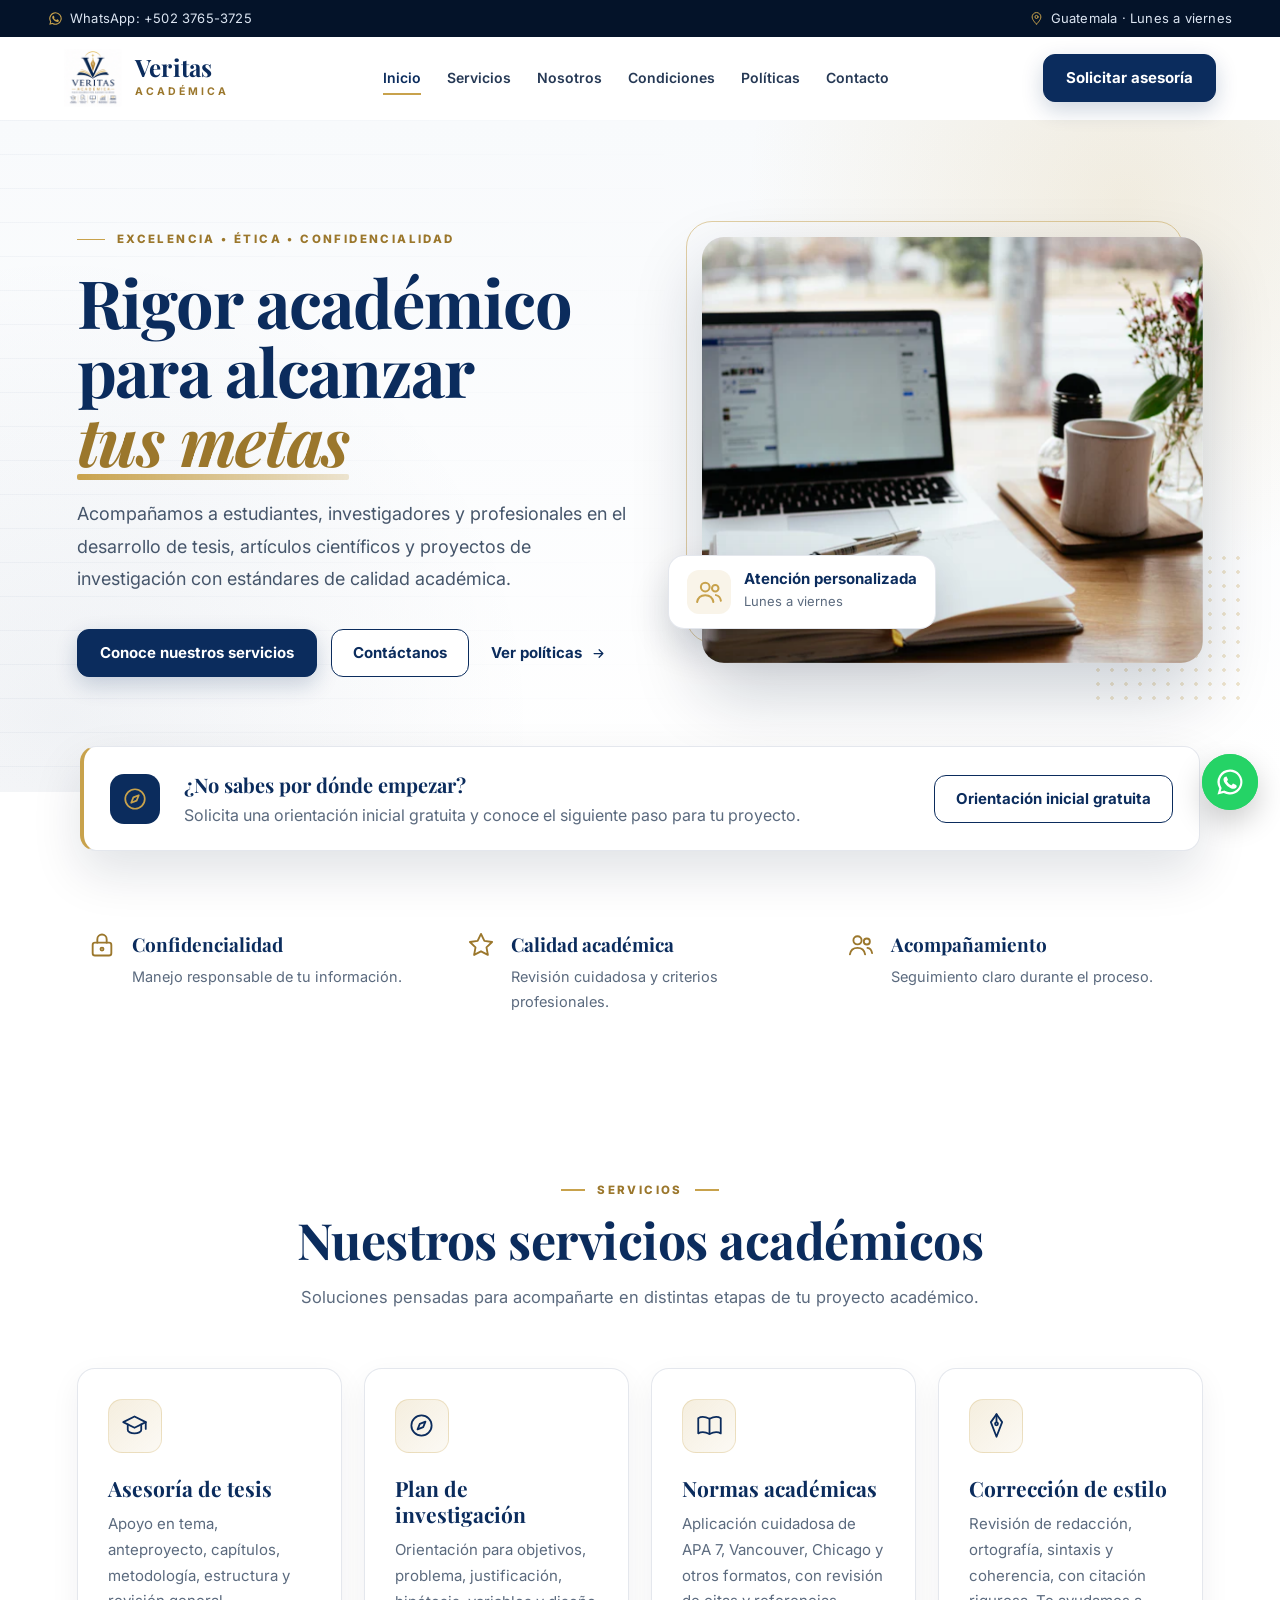
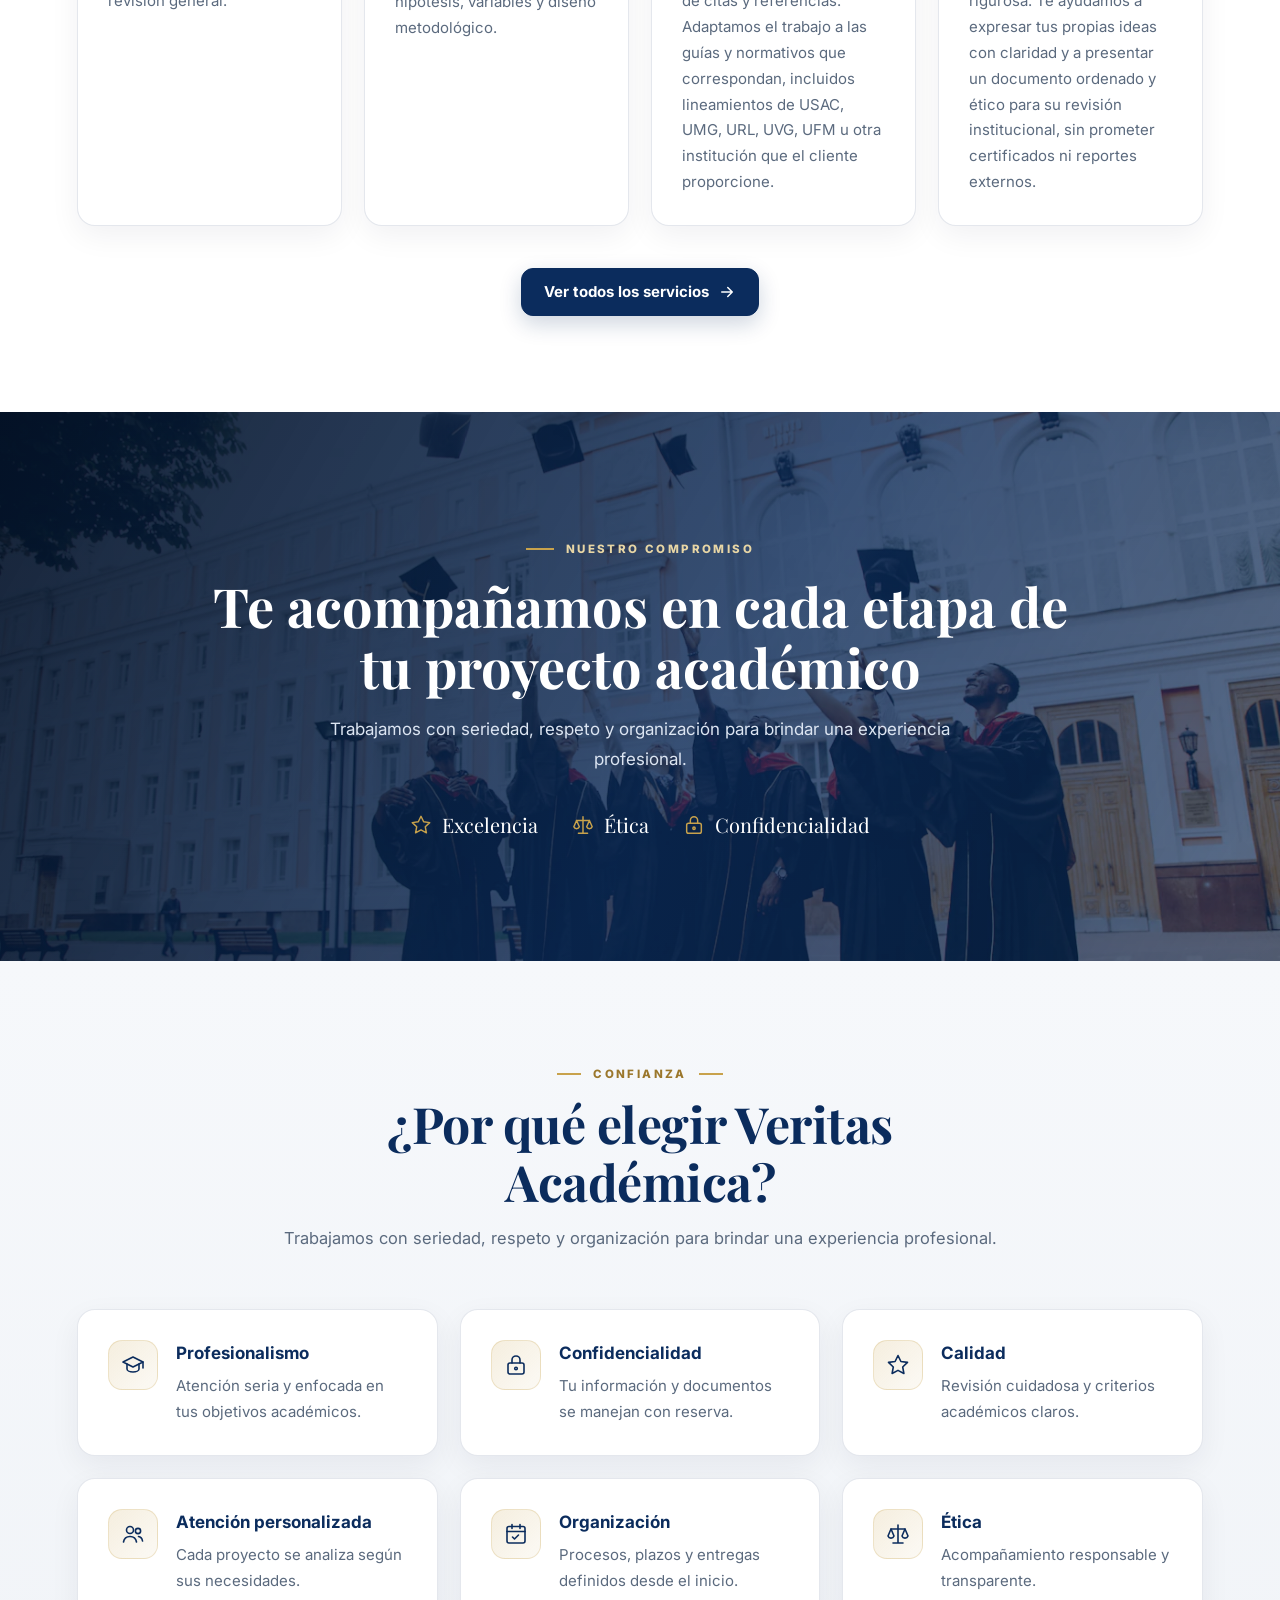
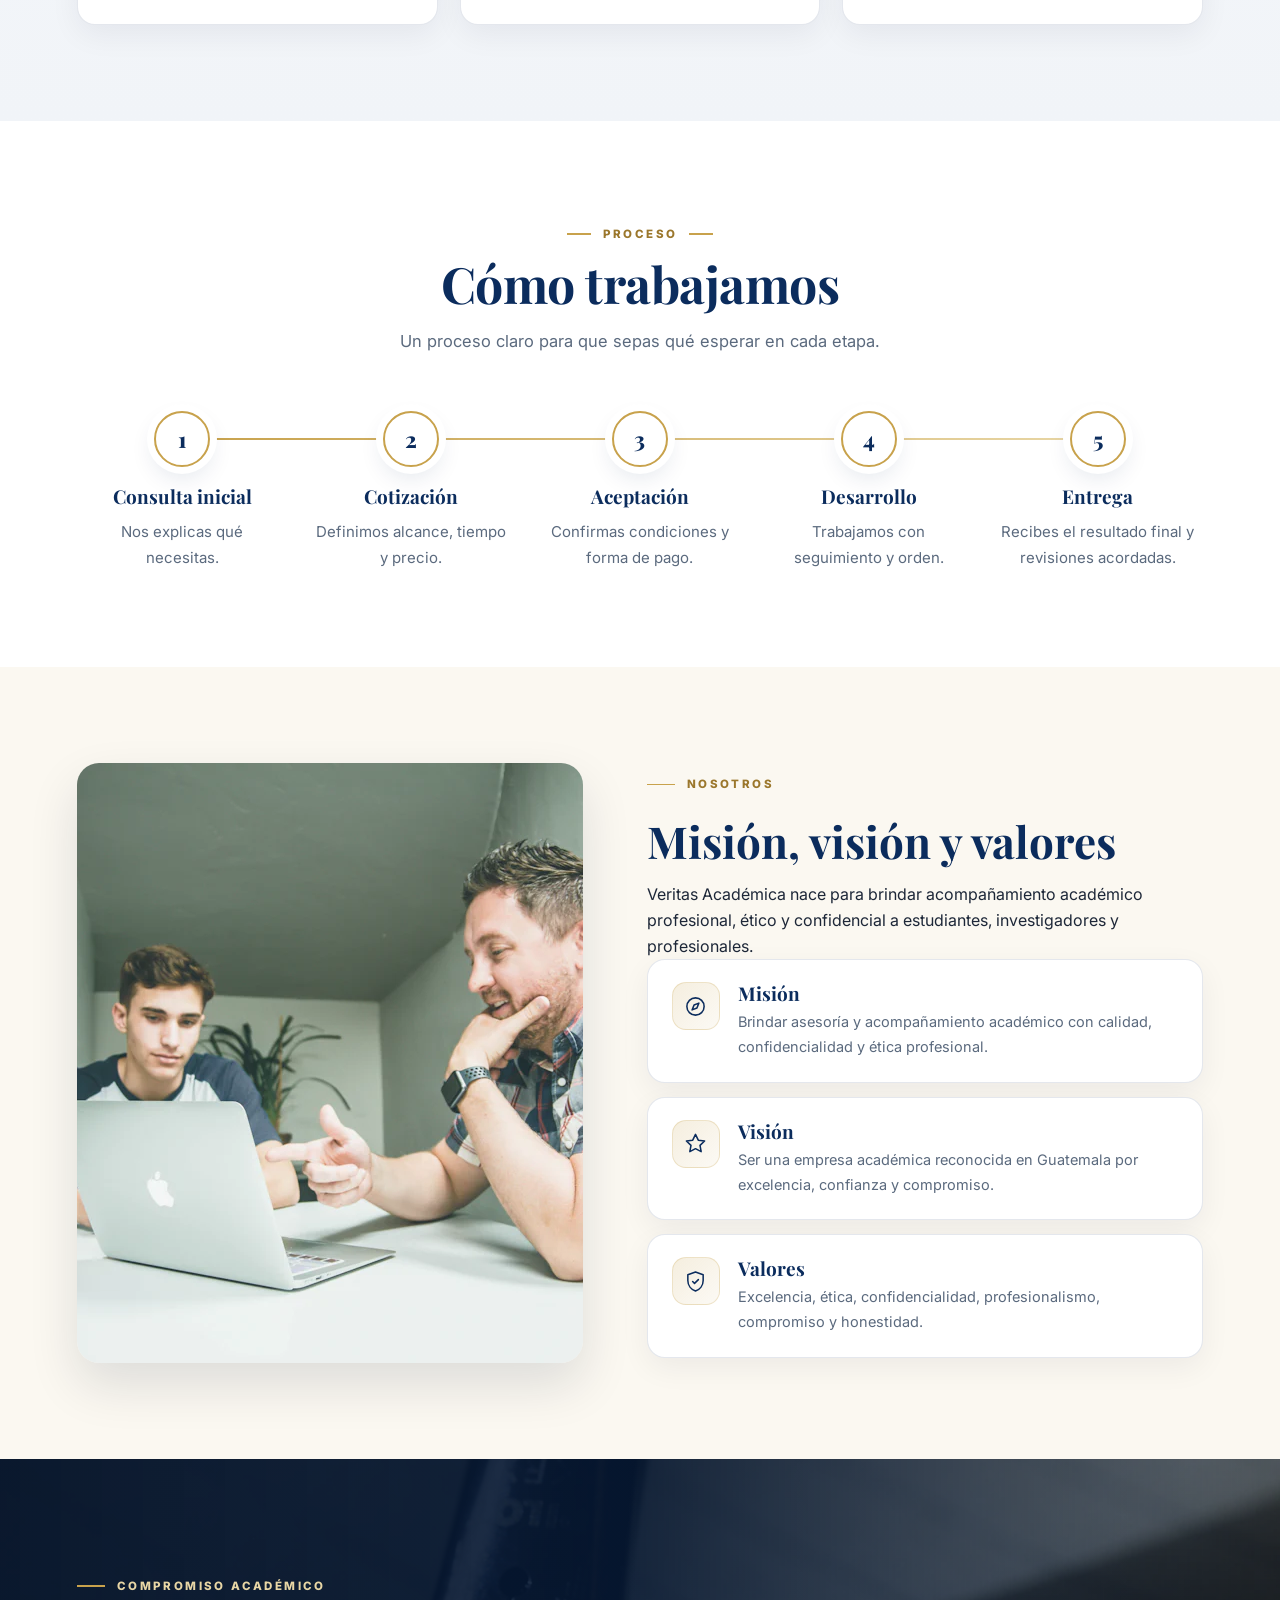
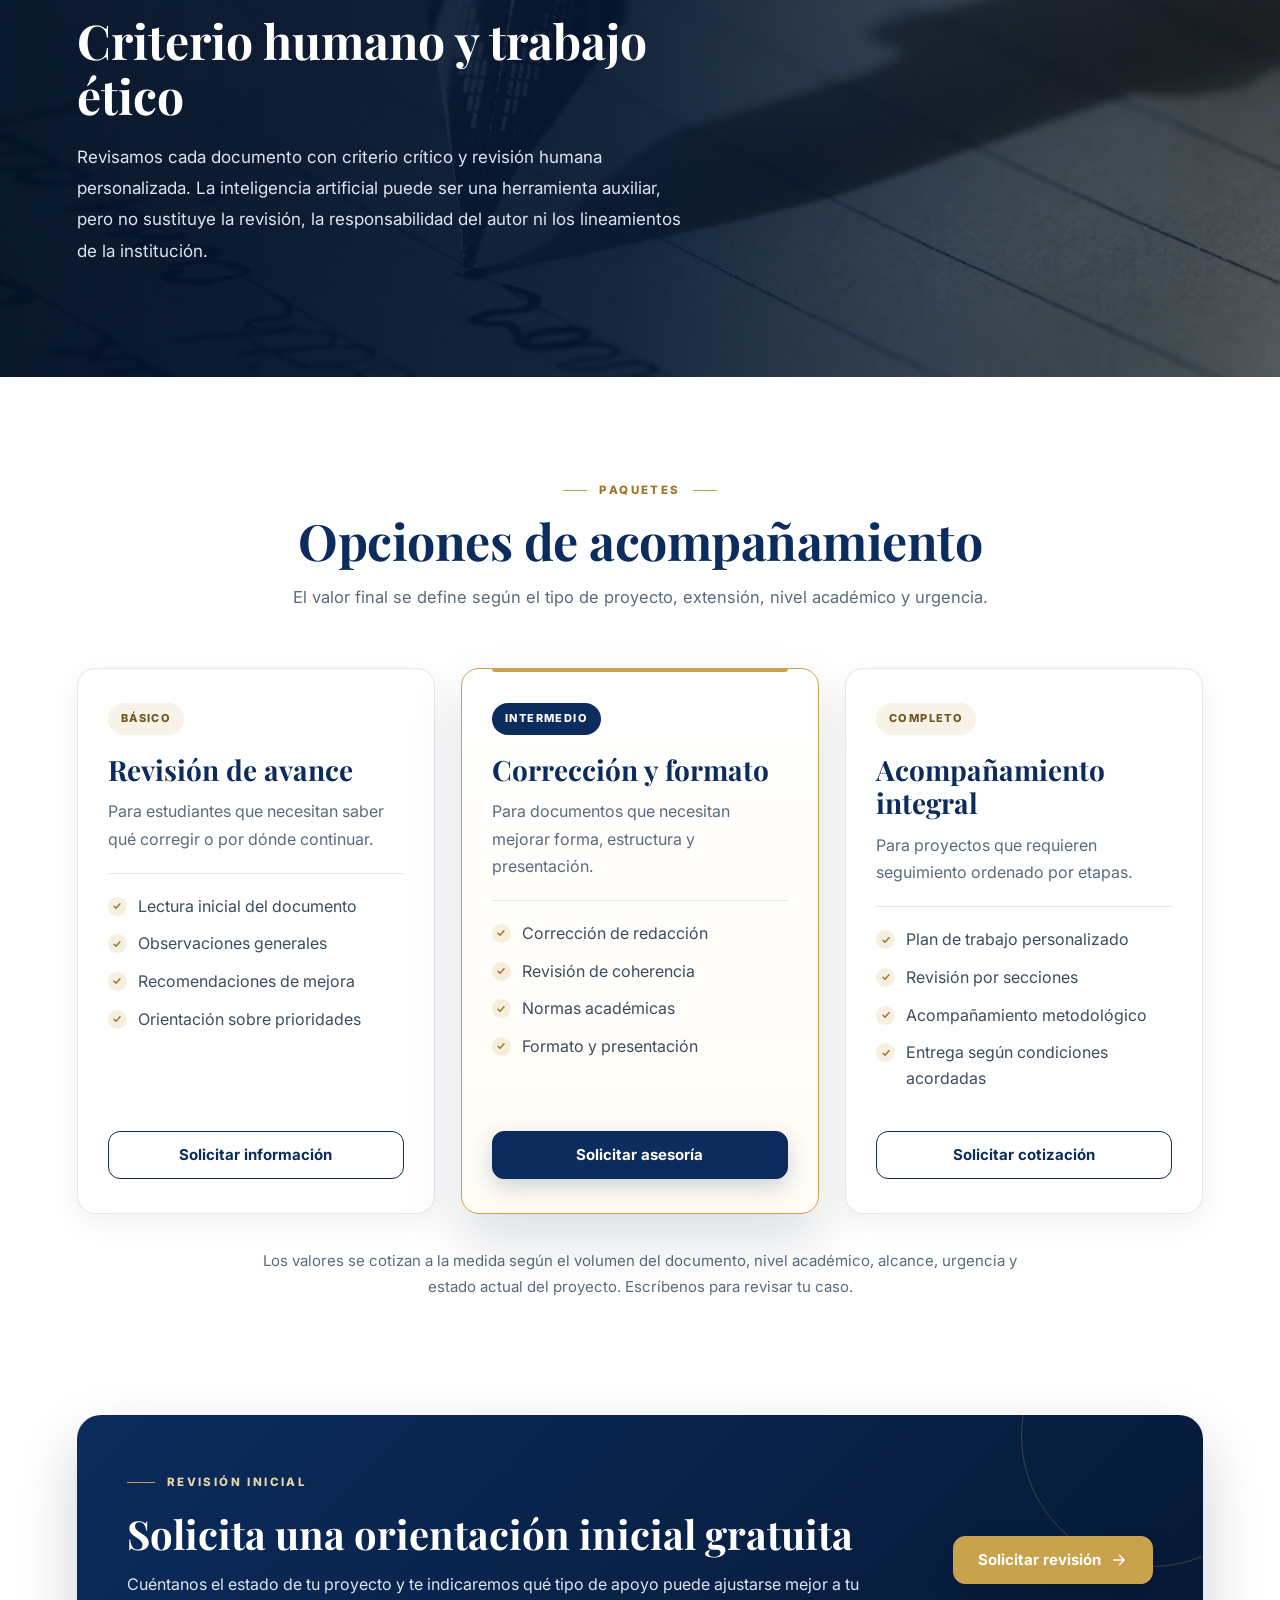
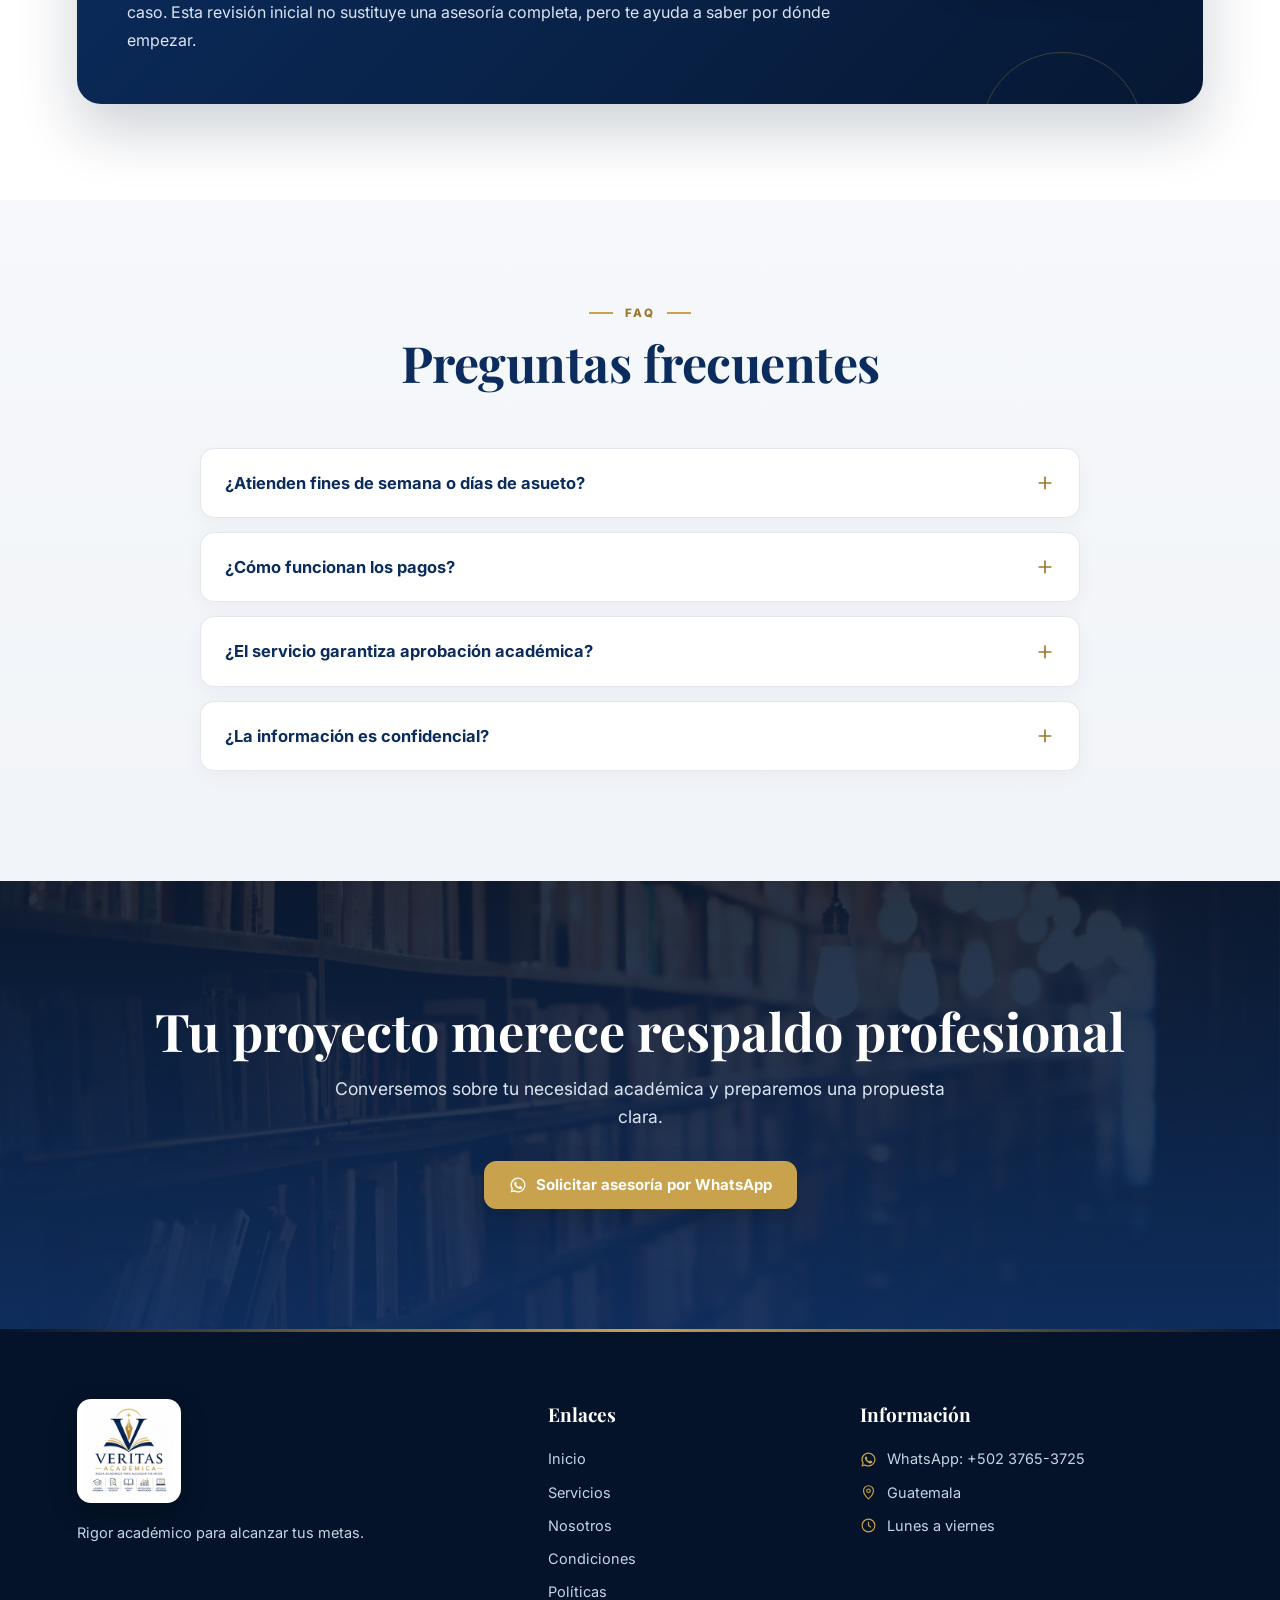
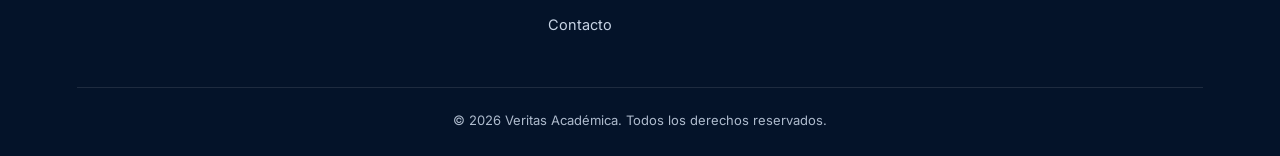
==== commit 4ce53bd4: "﻿Renovar diseño, fotos, velocidad y textos (v2.0) - Fotos de Unsplash en WebP, iconos SVG propios y " ====
--- a/index.html
+++ b/index.html
@@ -5,52 +5,88 @@
     <meta name="viewport" content="width=device-width, initial-scale=1.0">
     <title>Veritas Académica | Asesoría de tesis y corrección académica en Guatemala</title>
     <meta name="description" content="Asesoría de tesis, corrección académica, normas APA 7, Vancouver, artículos científicos y acompañamiento metodológico en Guatemala.">
-    <meta name="keywords" content="asesoría de tesis, corrección académica, normas APA 7, tesis Guatemala, artículos científicos, metodología, Veritas Académica">
     <meta name="author" content="Veritas Académica">
-    <link rel="icon" href="img/logo.png">
-    <link href="https://fonts.googleapis.com/css2?family=Inter:wght@400;500;600;700&family=Playfair+Display:wght@600;700&display=swap" rel="stylesheet">
+    <meta name="theme-color" content="#0B2C5D">
+    <link rel="canonical" href="https://veritasacademica.github.io/veritas-academica/">
+    <meta property="og:type" content="website">
+    <meta property="og:site_name" content="Veritas Académica">
+    <meta property="og:locale" content="es_GT">
+    <meta property="og:url" content="https://veritasacademica.github.io/veritas-academica/">
+    <meta property="og:title" content="Veritas Académica | Acompañamiento académico profesional">
+    <meta property="og:description" content="Asesoría de tesis, corrección académica, normas APA 7 y acompañamiento metodológico en Guatemala, con criterio humano y enfoque ético.">
+    <meta property="og:image" content="https://veritasacademica.github.io/veritas-academica/img/compartir.jpg">
+    <meta property="og:image:width" content="1200">
+    <meta property="og:image:height" content="630">
+    <meta property="og:image:alt" content="Logo de Veritas Académica junto a un escritorio de estudio">
+    <meta name="twitter:card" content="summary_large_image">
+    <meta name="twitter:title" content="Veritas Académica | Acompañamiento académico profesional">
+    <meta name="twitter:description" content="Asesoría y corrección académica con criterio humano y enfoque ético.">
+    <meta name="twitter:image" content="https://veritasacademica.github.io/veritas-academica/img/compartir.jpg">
+    <link rel="icon" type="image/png" href="img/favicon.png">
+    <link rel="apple-touch-icon" href="img/logo-veritas.png">
+    <link rel="preconnect" href="https://fonts.googleapis.com">
+    <link rel="preconnect" href="https://fonts.gstatic.com" crossorigin>
+    <link href="https://fonts.googleapis.com/css2?family=Inter:wght@400;500;600;700;800&family=Playfair+Display:ital,wght@0,600;0,700;1,600&display=swap" rel="stylesheet">
+    <link rel="preload" as="image" href="img/portada.webp" imagesrcset="img/portada-movil.webp 640w, img/portada.webp 1200w" imagesizes="(max-width: 980px) 92vw, 45vw">
     <link rel="stylesheet" href="css/estilos.css">
+    <script>document.documentElement.classList.add('js')</script>
+    <script type="application/ld+json">
+    {
+        "@context": "https://schema.org",
+        "@type": "ProfessionalService",
+        "name": "Veritas Académica",
+        "description": "Asesoría de tesis, corrección académica, normas APA 7, artículos científicos y acompañamiento metodológico.",
+        "url": "https://veritasacademica.github.io/veritas-academica/",
+        "logo": "https://veritasacademica.github.io/veritas-academica/img/logo-veritas.png",
+        "image": "https://veritasacademica.github.io/veritas-academica/img/compartir.jpg",
+        "telephone": "+502 3765-3725",
+        "areaServed": {"@type": "Country", "name": "Guatemala"},
+        "address": {"@type": "PostalAddress", "addressCountry": "GT"},
+        "openingHoursSpecification": {"@type": "OpeningHoursSpecification", "dayOfWeek": ["Monday","Tuesday","Wednesday","Thursday","Friday"]}
+    }
+    </script>
 </head>
 
 <body>
 
 <div class="topbar">
     <div class="topbar-contenido">
-        <span>📱 WhatsApp: +502 3765-3725</span>
-        <span>📍 Guatemala</span>
+        <a href="https://wa.me/50237653725" target="_blank" rel="noopener noreferrer"><svg class="ico" aria-hidden="true"><use href="img/iconos.svg#whatsapp"/></svg>WhatsApp: +502 3765-3725</a>
+        <span><svg class="ico" aria-hidden="true"><use href="img/iconos.svg#ubicacion"/></svg>Guatemala · Lunes a viernes</span>
     </div>
 </div>
 
-<header class="header">
-    <a href="index.html" class="brand">
-        <img src="img/logo.png" alt="Logo Veritas Académica">
+<header class="header" id="cabecera">
+    <a href="index.html" class="brand" aria-label="Veritas Académica, ir al inicio">
+        <img src="img/logo-veritas.png" alt="Logo Veritas Académica" width="58" height="58">
         <div>
             <strong>Veritas</strong>
             <span>Académica</span>
         </div>
     </a>
 
-    <nav class="nav" id="nav">
-        <a href="index.html">Inicio</a>
+    <nav class="nav" id="nav" aria-label="Menú principal">
+        <a href="index.html" class="active">Inicio</a>
         <a href="#servicios">Servicios</a>
         <a href="#nosotros">Nosotros</a>
         <a href="condiciones.html">Condiciones</a>
         <a href="politicas.html">Políticas</a>
         <a href="contacto.html">Contacto</a>
+        <a class="btn-primary nav-cta" href="https://wa.me/50237653725?text=Hola%2C%20quisiera%20solicitar%20informaci%C3%B3n%20sobre%20sus%20servicios%20de%20asesor%C3%ADa%20acad%C3%A9mica." target="_blank" rel="noopener noreferrer">Solicitar asesoría</a>
     </nav>
 
-    <a class="btn-header" href="https://wa.me/50237653725" target="_blank">Solicitar asesoría</a>
-
-    <button class="menu-btn" id="menuBtn" aria-label="Abrir menú">☰</button>
+    <a class="btn-header" href="https://wa.me/50237653725?text=Hola%2C%20quisiera%20solicitar%20informaci%C3%B3n%20sobre%20sus%20servicios%20de%20asesor%C3%ADa%20acad%C3%A9mica." target="_blank" rel="noopener noreferrer">Solicitar asesoría</a>
+
+    <button class="menu-btn" id="menuBtn" aria-label="Abrir menú" aria-expanded="false" aria-controls="nav"><svg class="ico" aria-hidden="true"><use href="img/iconos.svg#menu"/></svg></button>
 </header>
 
 <main>
 
 <section class="hero" id="inicio">
-    <div class="hero-texto reveal">
+    <div class="hero-texto">
         <span class="etiqueta">Excelencia • Ética • Confidencialidad</span>
 
-        <h1>Rigor académico para alcanzar tus metas</h1>
+        <h1>Rigor académico para alcanzar <em>tus metas</em></h1>
 
         <p>
             Acompañamos a estudiantes, investigadores y profesionales en el desarrollo de tesis,
@@ -60,20 +96,40 @@
         <div class="hero-botones">
             <a class="btn-primary" href="#servicios">Conoce nuestros servicios</a>
             <a class="btn-secondary" href="contacto.html">Contáctanos</a>
-            <a class="btn-link" href="politicas.html">Ver políticas</a>
-        </div>
-    </div>
-
-    <div class="hero-imagen reveal">
-        <img src="img/hero.png" alt="Espacio académico profesional Veritas Académica">
-    </div>
-</section>
-
-<section class="confianza">
+            <a class="btn-link" href="politicas.html">Ver políticas <svg class="ico" aria-hidden="true"><use href="img/iconos.svg#flecha"/></svg></a>
+        </div>
+    </div>
+
+    <div class="hero-imagen">
+        <div class="hero-foto">
+            <img src="img/portada.webp" srcset="img/portada-movil.webp 640w, img/portada.webp 1200w" sizes="(max-width: 980px) 92vw, 45vw" alt="Escritorio de estudio con computadora portátil, cuaderno abierto y una taza de café" width="1200" height="800" fetchpriority="high">
+        </div>
+        <div class="hero-sello">
+            <svg class="ico" aria-hidden="true"><use href="img/iconos.svg#personas"/></svg>
+            <div>
+                <strong>Atención personalizada</strong>
+                <span>Lunes a viernes</span>
+            </div>
+        </div>
+    </div>
+</section>
+
+<div class="contenedor-orientacion">
+    <div class="orientacion-temprana reveal">
+        <div class="ico-caja"><svg class="ico" aria-hidden="true"><use href="img/iconos.svg#brujula"/></svg></div>
+        <div>
+            <strong>¿No sabes por dónde empezar?</strong>
+            <span>Solicita una orientación inicial gratuita y conoce el siguiente paso para tu proyecto.</span>
+        </div>
+        <a class="btn-secondary" href="https://wa.me/50237653725?text=Hola%2C%20quisiera%20solicitar%20una%20orientaci%C3%B3n%20inicial%20gratuita%20para%20mi%20proyecto%20acad%C3%A9mico." target="_blank" rel="noopener noreferrer">Orientación inicial gratuita</a>
+    </div>
+</div>
+
+<section class="confianza" aria-label="Nuestros compromisos">
     <div class="confianza-grid">
-        <div><strong>Confidencialidad</strong><span>Manejo responsable de tu información.</span></div>
-        <div><strong>Calidad académica</strong><span>Revisión cuidadosa y criterios profesionales.</span></div>
-        <div><strong>Acompañamiento</strong><span>Seguimiento claro durante el proceso.</span></div>
+        <div class="confianza-item reveal"><svg class="ico" aria-hidden="true"><use href="img/iconos.svg#candado"/></svg><div><strong>Confidencialidad</strong><span>Manejo responsable de tu información.</span></div></div>
+        <div class="confianza-item reveal" style="--retraso:.1s"><svg class="ico" aria-hidden="true"><use href="img/iconos.svg#estrella"/></svg><div><strong>Calidad académica</strong><span>Revisión cuidadosa y criterios profesionales.</span></div></div>
+        <div class="confianza-item reveal" style="--retraso:.2s"><svg class="ico" aria-hidden="true"><use href="img/iconos.svg#personas"/></svg><div><strong>Acompañamiento</strong><span>Seguimiento claro durante el proceso.</span></div></div>
     </div>
 </section>
 
@@ -86,32 +142,46 @@
 
     <div class="grid-servicios">
         <article class="card reveal">
-            <div class="icono">📘</div>
+            <div class="icono"><svg class="ico" aria-hidden="true"><use href="img/iconos.svg#tesis"/></svg></div>
             <h3>Asesoría de tesis</h3>
             <p>Apoyo en tema, anteproyecto, capítulos, metodología, estructura y revisión general.</p>
         </article>
 
-        <article class="card reveal">
-            <div class="icono">🧭</div>
+        <article class="card reveal" style="--retraso:.08s">
+            <div class="icono"><svg class="ico" aria-hidden="true"><use href="img/iconos.svg#brujula"/></svg></div>
             <h3>Plan de investigación</h3>
             <p>Orientación para objetivos, problema, justificación, hipótesis, variables y diseño metodológico.</p>
         </article>
 
-        <article class="card reveal">
-            <div class="icono">📚</div>
+        <article class="card reveal" style="--retraso:.16s">
+            <div class="icono"><svg class="ico" aria-hidden="true"><use href="img/iconos.svg#libro"/></svg></div>
             <h3>Normas académicas</h3>
-            <p>Aplicación de APA 7, Vancouver, Chicago y formatos institucionales según el caso.</p>
-        </article>
-
-        <article class="card reveal">
-            <div class="icono">✍️</div>
-            <h3>Corrección profesional</h3>
-            <p>Revisión de redacción, ortografía, coherencia, estructura, estilo y presentación formal.</p>
+            <p>Aplicación cuidadosa de APA 7, Vancouver, Chicago y otros formatos, con revisión de citas y referencias. Adaptamos el trabajo a las guías y normativos que correspondan, incluidos lineamientos de USAC, UMG, URL, UVG, UFM u otra institución que el cliente proporcione.</p>
+        </article>
+
+        <article class="card reveal" style="--retraso:.24s">
+            <div class="icono"><svg class="ico" aria-hidden="true"><use href="img/iconos.svg#pluma"/></svg></div>
+            <h3>Corrección de estilo</h3>
+            <p>Revisión de redacción, ortografía, sintaxis y coherencia, con citación rigurosa. Te ayudamos a expresar tus propias ideas con claridad y a presentar un documento ordenado y ético para su revisión institucional, sin prometer certificados ni reportes externos.</p>
         </article>
     </div>
 
     <div class="centrado reveal">
-        <a class="btn-primary" href="servicios.html">Ver todos los servicios</a>
+        <a class="btn-primary" href="servicios.html">Ver todos los servicios <svg class="ico" aria-hidden="true"><use href="img/iconos.svg#flecha"/></svg></a>
+    </div>
+</section>
+
+<section class="banda" aria-label="Nuestros valores">
+    <div class="banda-fondo" data-parallax style="background-image:url('img/graduacion.webp')"></div>
+    <div class="reveal">
+        <span class="etiqueta">Nuestro compromiso</span>
+        <h2>Te acompañamos en cada etapa de tu proyecto académico</h2>
+        <p>Trabajamos con seriedad, respeto y organización para brindar una experiencia profesional.</p>
+        <div class="valores-linea">
+            <span><svg class="ico" aria-hidden="true"><use href="img/iconos.svg#estrella"/></svg>Excelencia</span>
+            <span><svg class="ico" aria-hidden="true"><use href="img/iconos.svg#balanza"/></svg>Ética</span>
+            <span><svg class="ico" aria-hidden="true"><use href="img/iconos.svg#candado"/></svg>Confidencialidad</span>
+        </div>
     </div>
 </section>
 
@@ -123,12 +193,12 @@
     </div>
 
     <div class="grid-razones">
-        <div class="razon reveal"><strong>🎓 Profesionalismo</strong><p>Atención seria y enfocada en tus objetivos académicos.</p></div>
-        <div class="razon reveal"><strong>🔒 Confidencialidad</strong><p>Tu información y documentos se manejan con reserva.</p></div>
-        <div class="razon reveal"><strong>⭐ Calidad</strong><p>Revisión cuidadosa y criterios académicos claros.</p></div>
-        <div class="razon reveal"><strong>🤝 Atención personalizada</strong><p>Cada proyecto se analiza según sus necesidades.</p></div>
-        <div class="razon reveal"><strong>📅 Organización</strong><p>Procesos, plazos y entregas definidos desde el inicio.</p></div>
-        <div class="razon reveal"><strong>📖 Ética</strong><p>Acompañamiento responsable y transparente.</p></div>
+        <div class="razon reveal"><div class="icono"><svg class="ico" aria-hidden="true"><use href="img/iconos.svg#tesis"/></svg></div><div><strong>Profesionalismo</strong><p>Atención seria y enfocada en tus objetivos académicos.</p></div></div>
+        <div class="razon reveal" style="--retraso:.08s"><div class="icono"><svg class="ico" aria-hidden="true"><use href="img/iconos.svg#candado"/></svg></div><div><strong>Confidencialidad</strong><p>Tu información y documentos se manejan con reserva.</p></div></div>
+        <div class="razon reveal" style="--retraso:.16s"><div class="icono"><svg class="ico" aria-hidden="true"><use href="img/iconos.svg#estrella"/></svg></div><div><strong>Calidad</strong><p>Revisión cuidadosa y criterios académicos claros.</p></div></div>
+        <div class="razon reveal"><div class="icono"><svg class="ico" aria-hidden="true"><use href="img/iconos.svg#personas"/></svg></div><div><strong>Atención personalizada</strong><p>Cada proyecto se analiza según sus necesidades.</p></div></div>
+        <div class="razon reveal" style="--retraso:.08s"><div class="icono"><svg class="ico" aria-hidden="true"><use href="img/iconos.svg#calendario"/></svg></div><div><strong>Organización</strong><p>Procesos, plazos y entregas definidos desde el inicio.</p></div></div>
+        <div class="razon reveal" style="--retraso:.16s"><div class="icono"><svg class="ico" aria-hidden="true"><use href="img/iconos.svg#balanza"/></svg></div><div><strong>Ética</strong><p>Acompañamiento responsable y transparente.</p></div></div>
     </div>
 </section>
 
@@ -139,43 +209,60 @@
         <p>Un proceso claro para que sepas qué esperar en cada etapa.</p>
     </div>
 
-    <div class="timeline">
+    <div class="timeline" id="timeline">
+        <div class="timeline-linea" aria-hidden="true"></div>
         <div class="paso reveal"><span>1</span><h3>Consulta inicial</h3><p>Nos explicas qué necesitas.</p></div>
-        <div class="paso reveal"><span>2</span><h3>Cotización</h3><p>Definimos alcance, tiempo y precio.</p></div>
-        <div class="paso reveal"><span>3</span><h3>Aceptación</h3><p>Confirmas condiciones y forma de pago.</p></div>
-        <div class="paso reveal"><span>4</span><h3>Desarrollo</h3><p>Trabajamos con seguimiento y orden.</p></div>
-        <div class="paso reveal"><span>5</span><h3>Entrega</h3><p>Recibes el resultado final y revisiones acordadas.</p></div>
-    </div>
-</section>
-
-<section class="seccion seccion-clara" id="nosotros">
+        <div class="paso reveal" style="--retraso:.12s"><span>2</span><h3>Cotización</h3><p>Definimos alcance, tiempo y precio.</p></div>
+        <div class="paso reveal" style="--retraso:.24s"><span>3</span><h3>Aceptación</h3><p>Confirmas condiciones y forma de pago.</p></div>
+        <div class="paso reveal" style="--retraso:.36s"><span>4</span><h3>Desarrollo</h3><p>Trabajamos con seguimiento y orden.</p></div>
+        <div class="paso reveal" style="--retraso:.48s"><span>5</span><h3>Entrega</h3><p>Recibes el resultado final y revisiones acordadas.</p></div>
+    </div>
+</section>
+
+<section class="seccion seccion-crema" id="nosotros">
     <div class="nosotros-grid">
+        <div class="nosotros-foto reveal">
+            <img src="img/asesoria.webp" alt="Asesor revisando un trabajo con un estudiante frente a una computadora portátil" width="900" height="600" loading="lazy">
+        </div>
+
+        <div class="nosotros-texto">
+            <div class="reveal">
+                <span class="etiqueta">Nosotros</span>
+                <h2>Misión, visión y valores</h2>
+                <p>
+                    Veritas Académica nace para brindar acompañamiento académico profesional,
+                    ético y confidencial a estudiantes, investigadores y profesionales.
+                </p>
+            </div>
+
+            <div class="mv-lista">
+                <div class="mv-card reveal">
+                    <div class="icono"><svg class="ico" aria-hidden="true"><use href="img/iconos.svg#brujula"/></svg></div>
+                    <div><h3>Misión</h3><p>Brindar asesoría y acompañamiento académico con calidad, confidencialidad y ética profesional.</p></div>
+                </div>
+                <div class="mv-card reveal" style="--retraso:.1s">
+                    <div class="icono"><svg class="ico" aria-hidden="true"><use href="img/iconos.svg#estrella"/></svg></div>
+                    <div><h3>Visión</h3><p>Ser una empresa académica reconocida en Guatemala por excelencia, confianza y compromiso.</p></div>
+                </div>
+                <div class="mv-card reveal" style="--retraso:.2s">
+                    <div class="icono"><svg class="ico" aria-hidden="true"><use href="img/iconos.svg#escudo"/></svg></div>
+                    <div><h3>Valores</h3><p>Excelencia, ética, confidencialidad, profesionalismo, compromiso y honestidad.</p></div>
+                </div>
+            </div>
+        </div>
+    </div>
+</section>
+
+<section class="etica" aria-labelledby="titulo-etica">
+    <div class="banda-fondo" data-parallax style="background-image:url('img/pluma.webp')"></div>
+    <div class="etica-contenido">
         <div class="reveal">
-            <span class="etiqueta">Nosotros</span>
-            <h2>Misión, visión y valores</h2>
-            <p>
-                Veritas Académica nace para brindar acompañamiento académico profesional,
-                ético y confidencial a estudiantes, investigadores y profesionales.
-            </p>
-        </div>
-
-        <div class="mv-card reveal">
-            <h3>Misión</h3>
-            <p>Brindar asesoría y acompañamiento académico con calidad, confidencialidad y ética profesional.</p>
-        </div>
-
-        <div class="mv-card reveal">
-            <h3>Visión</h3>
-            <p>Ser una empresa académica reconocida en Guatemala por excelencia, confianza y compromiso.</p>
-        </div>
-
-        <div class="mv-card reveal">
-            <h3>Valores</h3>
-            <p>Excelencia, ética, confidencialidad, profesionalismo, compromiso y honestidad.</p>
-        </div>
-    </div>
-</section>
-
+            <span class="etiqueta">Compromiso académico</span>
+            <h2 id="titulo-etica">Criterio humano y trabajo ético</h2>
+            <p>Revisamos cada documento con criterio crítico y revisión humana personalizada. La inteligencia artificial puede ser una herramienta auxiliar, pero no sustituye la revisión, la responsabilidad del autor ni los lineamientos de la institución.</p>
+        </div>
+    </div>
+</section>
 
 <section class="seccion" id="paquetes">
     <div class="titulo-seccion reveal">
@@ -186,44 +273,46 @@
 
     <div class="grid-paquetes">
         <article class="paquete reveal">
-            <span class="paquete-etiqueta">Inicial</span>
-            <h3>Revisión básica</h3>
-            <p>Ideal para estudiantes que ya tienen un avance y necesitan orientación clara.</p>
+            <span class="paquete-etiqueta">Básico</span>
+            <h3>Revisión de avance</h3>
+            <p>Para estudiantes que necesitan saber qué corregir o por dónde continuar.</p>
             <ul>
-                <li>Revisión inicial del avance</li>
+                <li>Lectura inicial del documento</li>
                 <li>Observaciones generales</li>
                 <li>Recomendaciones de mejora</li>
-                <li>Orientación sobre el siguiente paso</li>
+                <li>Orientación sobre prioridades</li>
             </ul>
             <a href="contacto.html" class="btn-secondary">Solicitar información</a>
         </article>
 
-        <article class="paquete destacado reveal">
-            <span class="paquete-etiqueta">Recomendado</span>
-            <h3>Acompañamiento intermedio</h3>
-            <p>Para quienes necesitan corrección, estructura, formato y seguimiento académico.</p>
+        <article class="paquete destacado reveal" style="--retraso:.1s">
+            <span class="paquete-etiqueta">Intermedio</span>
+            <h3>Corrección y formato</h3>
+            <p>Para documentos que necesitan mejorar forma, estructura y presentación.</p>
             <ul>
-                <li>Corrección de estilo</li>
-                <li>Revisión de estructura</li>
-                <li>Aplicación de normas académicas</li>
-                <li>Observaciones por secciones</li>
+                <li>Corrección de redacción</li>
+                <li>Revisión de coherencia</li>
+                <li>Normas académicas</li>
+                <li>Formato y presentación</li>
             </ul>
             <a href="contacto.html" class="btn-primary">Solicitar asesoría</a>
         </article>
 
-        <article class="paquete reveal">
-            <span class="paquete-etiqueta">Integral</span>
-            <h3>Acompañamiento completo</h3>
-            <p>Para proyectos que requieren apoyo continuo desde la planificación hasta la entrega.</p>
+        <article class="paquete reveal" style="--retraso:.2s">
+            <span class="paquete-etiqueta">Completo</span>
+            <h3>Acompañamiento integral</h3>
+            <p>Para proyectos que requieren seguimiento ordenado por etapas.</p>
             <ul>
                 <li>Plan de trabajo personalizado</li>
-                <li>Acompañamiento por etapas</li>
-                <li>Revisión documental completa</li>
-                <li>Seguimiento hasta la entrega acordada</li>
+                <li>Revisión por secciones</li>
+                <li>Acompañamiento metodológico</li>
+                <li>Entrega según condiciones acordadas</li>
             </ul>
             <a href="contacto.html" class="btn-secondary">Solicitar cotización</a>
         </article>
     </div>
+
+    <p class="aviso-cotizacion reveal">Los valores se cotizan a la medida según el volumen del documento, nivel académico, alcance, urgencia y estado actual del proyecto. Escríbenos para revisar tu caso.</p>
 </section>
 
 <section class="revision-gratis">
@@ -236,11 +325,11 @@
                 Esta revisión inicial no sustituye una asesoría completa, pero te ayuda a saber por dónde empezar.
             </p>
         </div>
-        <a class="btn-primary" href="contacto.html">Solicitar revisión</a>
-    </div>
-</section>
-
-<section class="seccion" id="faq">
+        <a class="btn-primary" href="contacto.html">Solicitar revisión <svg class="ico" aria-hidden="true"><use href="img/iconos.svg#flecha"/></svg></a>
+    </div>
+</section>
+
+<section class="seccion seccion-clara" id="faq">
     <div class="titulo-seccion reveal">
         <span>FAQ</span>
         <h2>Preguntas frecuentes</h2>
@@ -248,48 +337,51 @@
 
     <div class="faq">
         <details class="reveal">
-            <summary>¿Atienden fines de semana o días de asueto?</summary>
+            <summary>¿Atienden fines de semana o días de asueto? <svg class="ico" aria-hidden="true"><use href="img/iconos.svg#mas"/></svg></summary>
             <p>No. La atención y las entregas se realizan de lunes a viernes. Los mensajes enviados en días no laborables se responden el siguiente día hábil.</p>
         </details>
 
         <details class="reveal">
-            <summary>¿Cómo funcionan los pagos?</summary>
-            <p>El pago puede ser único o en dos partes: 50% de anticipo y 50% contra entrega final, con un recargo administrativo del 5% sobre el valor total.</p>
+            <summary>¿Cómo funcionan los pagos? <svg class="ico" aria-hidden="true"><use href="img/iconos.svg#mas"/></svg></summary>
+            <p>Pago único, o en dos partes (50 % de anticipo y 50 % contra entrega) con un cargo administrativo del 5 %.</p>
         </details>
 
         <details class="reveal">
-            <summary>¿El servicio garantiza aprobación académica?</summary>
+            <summary>¿El servicio garantiza aprobación académica? <svg class="ico" aria-hidden="true"><use href="img/iconos.svg#mas"/></svg></summary>
             <p>No. Veritas Académica ofrece asesoría y acompañamiento, pero los resultados dependen del cliente y de las decisiones de terceros.</p>
         </details>
 
         <details class="reveal">
-            <summary>¿La información es confidencial?</summary>
+            <summary>¿La información es confidencial? <svg class="ico" aria-hidden="true"><use href="img/iconos.svg#mas"/></svg></summary>
             <p>Sí. Toda la información del cliente se maneja de forma confidencial y no se comparte con terceros sin autorización.</p>
         </details>
     </div>
 </section>
 
 <section class="cta-final">
+    <div class="banda-fondo" data-parallax style="background-image:url('img/biblioteca.webp')"></div>
     <div class="reveal">
         <h2>Tu proyecto merece respaldo profesional</h2>
         <p>Conversemos sobre tu necesidad académica y preparemos una propuesta clara.</p>
-        <a class="btn-primary" href="https://wa.me/50237653725" target="_blank">Solicitar asesoría por WhatsApp</a>
+        <a class="btn-primary" href="https://wa.me/50237653725?text=Hola%2C%20quisiera%20solicitar%20informaci%C3%B3n%20sobre%20sus%20servicios%20de%20asesor%C3%ADa%20acad%C3%A9mica." target="_blank" rel="noopener noreferrer"><svg class="ico" aria-hidden="true"><use href="img/iconos.svg#whatsapp"/></svg>Solicitar asesoría por WhatsApp</a>
     </div>
 </section>
 
 </main>
 
+<!--PIE-->
 <footer class="footer">
     <div class="footer-grid">
         <div>
-            <img src="img/logo.png" alt="Logo Veritas Académica" class="footer-logo">
+            <img src="img/logo-veritas.png" alt="Logo Veritas Académica" class="footer-logo" width="104" height="104" loading="lazy">
             <p>Rigor académico para alcanzar tus metas.</p>
         </div>
 
         <div>
             <h4>Enlaces</h4>
             <a href="index.html">Inicio</a>
-            <a href="#servicios">Servicios</a>
+            <a href="servicios.html">Servicios</a>
+            <a href="index.html#nosotros">Nosotros</a>
             <a href="condiciones.html">Condiciones</a>
             <a href="politicas.html">Políticas</a>
             <a href="contacto.html">Contacto</a>
@@ -297,8 +389,9 @@
 
         <div>
             <h4>Información</h4>
-            <p>WhatsApp: +502 3765-3725</p>
-            <p>Guatemala</p>
+            <a class="footer-dato" href="https://wa.me/50237653725" target="_blank" rel="noopener noreferrer"><svg class="ico" aria-hidden="true"><use href="img/iconos.svg#whatsapp"/></svg>WhatsApp: +502 3765-3725</a>
+            <p class="footer-dato"><svg class="ico" aria-hidden="true"><use href="img/iconos.svg#ubicacion"/></svg>Guatemala</p>
+            <p class="footer-dato"><svg class="ico" aria-hidden="true"><use href="img/iconos.svg#reloj"/></svg>Lunes a viernes</p>
         </div>
     </div>
 
@@ -307,8 +400,9 @@
     </div>
 </footer>
 
-<a class="whatsapp-float" href="https://wa.me/50237653725" target="_blank" aria-label="WhatsApp">💬</a>
-<button class="top-button" id="topButton" aria-label="Volver arriba">↑</button>
+<a class="whatsapp-float" href="https://wa.me/50237653725?text=Hola%2C%20quisiera%20solicitar%20informaci%C3%B3n%20sobre%20sus%20servicios%20de%20asesor%C3%ADa%20acad%C3%A9mica." target="_blank" rel="noopener noreferrer" aria-label="Escribir por WhatsApp"><svg class="ico" aria-hidden="true"><use href="img/iconos.svg#whatsapp"/></svg></a>
+<button class="top-button" id="topButton" aria-label="Volver arriba"><svg class="ico" aria-hidden="true"><use href="img/iconos.svg#arriba"/></svg></button>
+<!--/PIE-->
 
 <script src="js/script.js"></script>
 </body>
--- a/css/estilos.css
+++ b/css/estilos.css
@@ -1,971 +1,386 @@
-/* Veritas Académica V1.0.1 */
-
+/* Veritas Académica — diseño 2026-11 (v2.0) */
 :root{
-    --azul:#0B2C5D;
-    --azul-profundo:#071B3A;
-    --dorado:#C8A24C;
-    --gris:#F5F7FA;
-    --texto:#182033;
-    --blanco:#FFFFFF;
-    --sombra:0 18px 45px rgba(7,27,58,.10);
-}
-
-*{
-    box-sizing:border-box;
-    margin:0;
-    padding:0;
-}
-
-html{
-    scroll-behavior:smooth;
-}
-
-body{
-    font-family:'Inter', sans-serif;
-    color:var(--texto);
-    background:var(--blanco);
-}
-
-a{
-    color:inherit;
-}
-
-.topbar{
-    background:var(--azul-profundo);
-    color:#fff;
-    font-size:13px;
-}
-
-.topbar-contenido{
-    max-width:1200px;
-    margin:auto;
-    padding:9px 24px;
-    display:flex;
-    justify-content:space-between;
-    gap:14px;
-    flex-wrap:wrap;
-}
-
-.header{
-    position:sticky;
-    top:0;
-    z-index:100;
-    background:#fff;
-    border-bottom:1px solid rgba(11,44,93,.08);
-    display:flex;
-    align-items:center;
-    justify-content:space-between;
-    padding:14px 6%;
-    box-shadow:0 4px 18px rgba(0,0,0,.03);
-}
-
-.brand{
-    display:flex;
-    align-items:center;
-    gap:12px;
-    text-decoration:none;
-    color:var(--azul);
-}
-
-.brand img{
-    width:72px;
-    height:72px;
-    object-fit:contain;
-}
-
-.brand strong{
-    display:block;
-    font-family:'Playfair Display', serif;
-    font-size:24px;
-    line-height:1;
-    letter-spacing:.5px;
-}
-
-.brand span{
-    display:block;
-    color:var(--dorado);
-    font-size:13px;
-    text-transform:uppercase;
-    letter-spacing:2px;
-}
-
-.nav{
-    display:flex;
-    gap:26px;
-    align-items:center;
-}
-
-.nav a{
-    text-decoration:none;
-    color:var(--azul);
-    font-weight:600;
-    position:relative;
-}
-
-.nav a::after{
-    content:"";
-    position:absolute;
-    left:0;
-    bottom:-8px;
-    width:0;
-    height:2px;
-    background:var(--dorado);
-    transition:.3s;
-}
-
-.nav a:hover::after,
-.nav a.active::after{
-    width:100%;
-}
-
-.btn-header,
-.btn-primary,
-.btn-secondary,
-.btn-link{
-    display:inline-block;
-    text-decoration:none;
-    border-radius:10px;
-    font-weight:700;
-    transition:.25s;
-}
-
-.btn-header,
-.btn-primary{
-    background:var(--dorado);
-    color:#fff;
-    padding:14px 20px;
-    box-shadow:0 10px 24px rgba(200,162,76,.24);
-}
-
-.btn-header:hover,
-.btn-primary:hover{
-    transform:translateY(-2px);
-    background:#b58f3d;
-}
-
-.btn-secondary{
-    border:2px solid var(--azul);
-    color:var(--azul);
-    padding:12px 20px;
-}
-
-.btn-secondary:hover{
-    background:var(--azul);
-    color:#fff;
-}
-
-.btn-link{
-    color:var(--azul);
-    padding:14px 8px;
-}
-
-.menu-btn{
-    display:none;
-    background:var(--azul);
-    color:#fff;
-    border:none;
-    border-radius:8px;
-    padding:10px 14px;
-    font-size:22px;
-}
-
-.hero{
-    min-height:78vh;
-    background:linear-gradient(180deg,#f7f8fb 0%,#ffffff 100%);
-    display:grid;
-    grid-template-columns:1.1fr .9fr;
-    align-items:center;
-    gap:70px;
-    padding:90px 6%;
-}
-
-.etiqueta{
-    display:inline-block;
-    color:var(--dorado);
-    font-weight:800;
-    text-transform:uppercase;
-    letter-spacing:2.5px;
-    font-size:12px;
-    margin-bottom:18px;
-}
-
-.hero h1,
-.page-hero h1,
-.titulo-seccion h2,
-.cta-final h2,
-.nosotros-grid h2{
-    font-family:'Playfair Display', serif;
-    color:var(--azul);
-}
-
-.hero h1{
-    font-size:clamp(44px,5vw,76px);
-    line-height:1.08;
-    margin-bottom:22px;
-}
-
-.hero p{
-    max-width:680px;
-    font-size:18px;
-    line-height:1.8;
-    color:#344052;
-    margin-bottom:32px;
-}
-
-.hero-botones{
-    display:flex;
-    align-items:center;
-    gap:16px;
-    flex-wrap:wrap;
-}
-
-.hero-imagen img{
-    width:100%;
-    border-radius:18px;
-    box-shadow:var(--sombra);
-    display:block;
-}
-
-.confianza{
-    padding:0 6% 60px;
-}
-
-.confianza-grid{
-    max-width:1100px;
-    margin:auto;
-    display:grid;
-    grid-template-columns:repeat(3,1fr);
-    gap:20px;
-}
-
-.confianza-grid div{
-    background:#fff;
-    border:1px solid rgba(11,44,93,.08);
-    box-shadow:0 10px 28px rgba(0,0,0,.04);
-    border-radius:16px;
-    padding:22px;
-}
-
-.confianza-grid strong{
-    display:block;
-    color:var(--azul);
-    margin-bottom:8px;
-}
-
-.confianza-grid span{
-    color:#5b6472;
-}
-
-.seccion{
-    padding:90px 6%;
-}
-
-.seccion-clara{
-    background:var(--gris);
-}
-
-.titulo-seccion{
-    text-align:center;
-    max-width:760px;
-    margin:0 auto 52px;
-}
-
-.titulo-seccion span{
-    color:var(--dorado);
-    text-transform:uppercase;
-    font-size:13px;
-    font-weight:800;
-    letter-spacing:2px;
-}
-
-.titulo-seccion h2{
-    font-size:clamp(32px,4vw,52px);
-    margin:10px 0 12px;
-}
-
-.titulo-seccion p{
-    color:#5b6472;
-    line-height:1.7;
-}
-
-.grid-servicios,
-.grid-razones{
-    max-width:1180px;
-    margin:auto;
-    display:grid;
-    grid-template-columns:repeat(4,1fr);
-    gap:24px;
-}
-
-.grid-servicios.grande{
-    grid-template-columns:repeat(3,1fr);
-}
-
-.card,
-.razon,
-.mv-card,
-.paso,
-.documento-card,
-.contacto-info,
-.formulario{
-    background:#fff;
-    border:1px solid rgba(11,44,93,.08);
-    border-radius:18px;
-    padding:28px;
-    box-shadow:0 10px 30px rgba(0,0,0,.04);
-}
-
-.card{
-    transition:.3s;
-}
-
-.card:hover{
-    transform:translateY(-8px);
-    box-shadow:var(--sombra);
-}
-
-.icono{
-    width:52px;
-    height:52px;
-    border-radius:50%;
-    background:rgba(200,162,76,.14);
-    display:flex;
-    align-items:center;
-    justify-content:center;
-    font-size:26px;
-    margin-bottom:18px;
-}
-
-.card h3,
-.razon strong,
-.mv-card h3,
-.paso h3{
-    color:var(--azul);
-    margin-bottom:10px;
-}
-
-.card p,
-.razon p,
-.mv-card p,
-.paso p{
-    color:#5b6472;
-    line-height:1.7;
-}
-
-.centrado{
-    text-align:center;
-    margin-top:36px;
-}
-
-.grid-razones{
-    grid-template-columns:repeat(3,1fr);
-}
-
-.timeline{
-    max-width:1180px;
-    margin:auto;
-    display:grid;
-    grid-template-columns:repeat(5,1fr);
-    gap:18px;
-}
-
-.paso span{
-    width:38px;
-    height:38px;
-    display:inline-flex;
-    align-items:center;
-    justify-content:center;
-    background:var(--azul);
-    color:#fff;
-    border-radius:50%;
-    font-weight:800;
-    margin-bottom:14px;
-}
-
-.nosotros-grid{
-    max-width:1180px;
-    margin:auto;
-    display:grid;
-    grid-template-columns:1.2fr 1fr 1fr 1fr;
-    gap:22px;
-    align-items:stretch;
-}
-
-.nosotros-grid h2{
-    font-size:44px;
-    margin-bottom:18px;
-}
-
-.nosotros-grid p{
-    line-height:1.7;
-    color:#5b6472;
-}
-
-.faq{
-    max-width:900px;
-    margin:auto;
-}
-
-.faq details{
-    background:#fff;
-    border:1px solid rgba(11,44,93,.08);
-    border-radius:14px;
-    padding:20px 24px;
-    margin-bottom:14px;
-    box-shadow:0 8px 24px rgba(0,0,0,.03);
-}
-
-.faq summary{
-    cursor:pointer;
-    color:var(--azul);
-    font-weight:800;
-}
-
-.faq p{
-    margin-top:14px;
-    color:#5b6472;
-    line-height:1.7;
-}
-
-.cta-final{
-    background:linear-gradient(135deg,var(--azul),var(--azul-profundo));
-    color:#fff;
-    text-align:center;
-    padding:85px 6%;
-}
-
-.cta-final h2{
-    color:#fff;
-    font-size:44px;
-    margin-bottom:14px;
-}
-
-.cta-final p{
-    margin-bottom:26px;
-    color:#d9e3f2;
-}
-
-.footer{
-    background:#061832;
-    color:#d9e3f2;
-    padding:60px 6% 24px;
-}
-
-.footer-grid{
-    max-width:1180px;
-    margin:auto;
-    display:grid;
-    grid-template-columns:2fr 1fr 1.5fr;
-    gap:40px;
-}
-
-.footer-logo{
-    width:92px;
-    margin-bottom:14px;
-}
-
-.footer h4{
-    color:#fff;
-    margin-bottom:16px;
-}
-
-.footer a{
-    display:block;
-    color:#d9e3f2;
-    text-decoration:none;
-    margin-bottom:10px;
-}
-
-.footer a:hover{
-    color:var(--dorado);
-}
-
-.footer-bottom{
-    max-width:1180px;
-    margin:30px auto 0;
-    border-top:1px solid rgba(255,255,255,.12);
-    padding-top:20px;
-    text-align:center;
-    font-size:14px;
-}
-
-.whatsapp-float,
-.top-button{
-    position:fixed;
-    right:22px;
-    border:none;
-    border-radius:50%;
-    width:54px;
-    height:54px;
-    display:flex;
-    align-items:center;
-    justify-content:center;
-    z-index:200;
-    cursor:pointer;
-    box-shadow:0 12px 30px rgba(0,0,0,.20);
-}
-
-.whatsapp-float{
-    bottom:92px;
-    background:#25D366;
-    color:#fff;
-    text-decoration:none;
-    font-size:25px;
-}
-
-.top-button{
-    bottom:28px;
-    background:var(--azul);
-    color:#fff;
-    font-size:22px;
-    display:none;
-}
-
-.top-button.show{
-    display:flex;
-}
-
-.page-hero{
-    background:var(--gris);
-    padding:95px 6%;
-    text-align:center;
-}
-
-.page-hero h1{
-    font-size:54px;
-    margin-bottom:12px;
-}
-
-.page-hero p{
-    color:#5b6472;
-}
-
-.pagina-documento{
-    background:var(--gris);
-    padding:60px 6%;
-}
-
-.documento-card{
-    max-width:980px;
-    margin:auto;
-}
-
-.documento-encabezado{
-    display:flex;
-    align-items:center;
-    gap:28px;
-    border-bottom:1px solid rgba(11,44,93,.12);
-    padding-bottom:24px;
-    margin-bottom:28px;
-}
-
-.documento-encabezado img{
-    width:110px;
-}
-
-.documento-card h1{
-    font-family:'Playfair Display', serif;
-    color:var(--azul);
-    font-size:42px;
-}
-
-.documento-card h2{
-    color:var(--azul);
-    margin:26px 0 10px;
-}
-
-.documento-card p,
-.documento-card li{
-    line-height:1.75;
-    color:#344052;
-}
-
-.documento-card ul{
-    margin-left:24px;
-    margin-top:10px;
-}
-
-.aviso{
-    background:#fff3cd;
-    border-left:5px solid var(--dorado);
-    padding:16px 18px;
-    margin:20px 0;
-    border-radius:8px;
-}
-
-.nota{
-    background:#eef3ff;
-    border-left:5px solid var(--azul);
-    padding:16px 18px;
-    margin:24px 0;
-    border-radius:8px;
-}
-
-.contacto-grid{
-    max-width:1120px;
-    margin:auto;
-    display:grid;
-    grid-template-columns:.9fr 1.1fr;
-    gap:28px;
-}
-
-.contacto-info h2{
-    font-family:'Playfair Display', serif;
-    color:var(--azul);
-    font-size:38px;
-    margin-bottom:14px;
-}
-
-.contacto-info p{
-    line-height:1.7;
-    color:#5b6472;
-    margin-bottom:14px;
-}
-
-.formulario{
-    display:grid;
-    gap:12px;
-}
-
-.formulario label{
-    color:var(--azul);
-    font-weight:700;
-}
-
-.formulario input,
-.formulario select,
-.formulario textarea{
-    width:100%;
-    padding:14px 16px;
-    border:1px solid rgba(11,44,93,.18);
-    border-radius:10px;
-    font-family:'Inter', sans-serif;
-}
-
-.formulario textarea{
-    min-height:130px;
-    resize:vertical;
-}
-
-.formulario button{
-    background:var(--dorado);
-    color:#fff;
-    border:none;
-    border-radius:10px;
-    padding:15px 18px;
-    font-weight:800;
-    cursor:pointer;
-}
-
-.reveal{
-    opacity:0;
-    transform:translateY(24px);
-    transition:.7s ease;
-}
-
-.reveal.visible{
-    opacity:1;
-    transform:translateY(0);
+  --azul:#0B2C5D;
+  --azul-profundo:#061833;
+  --azul-noche:#041329;
+  --azul-suave:#173F73;
+  --dorado:#C8A24C;
+  --dorado-oscuro:#9B772C;
+  --dorado-claro:#E8D6A5;
+  --crema:#FBF8F1;
+  --gris:#F4F6F9;
+  --texto:#1D2738;
+  --muted:#5B6A7E;
+  --blanco:#FFFFFF;
+  --borde:rgba(11,44,93,.11);
+  --sombra:0 22px 50px rgba(6,24,51,.12);
+  --sombra-suave:0 10px 30px rgba(6,24,51,.06);
+  --radio:18px;
+  --serif:'Playfair Display',Georgia,'Times New Roman',serif;
+  --sans:'Inter',system-ui,-apple-system,'Segoe UI',Roboto,sans-serif;
+  --ease:cubic-bezier(.22,.61,.36,1);
+}
+
+*{box-sizing:border-box;margin:0;padding:0}
+html{scroll-behavior:smooth;scroll-padding-top:96px}
+body{font-family:var(--sans);color:var(--texto);background:var(--blanco);line-height:1.6;-webkit-font-smoothing:antialiased;overflow-x:hidden}
+a{color:inherit}
+img{max-width:100%;display:block}
+.ico{width:1em;height:1em;flex:none;display:inline-block;vertical-align:-.15em}
+:focus-visible{outline:3px solid var(--dorado);outline-offset:3px;border-radius:6px}
+.solo-lectores{position:absolute;width:1px;height:1px;overflow:hidden;clip:rect(0 0 0 0);white-space:nowrap}
+
+/* ---------- Barra superior y cabecera ---------- */
+.topbar{background:var(--azul-noche);color:#DCE5F2;font-size:13px}
+.topbar-contenido{max-width:1240px;margin:auto;padding:8px 28px;display:flex;justify-content:space-between;gap:18px;flex-wrap:wrap;letter-spacing:.2px}
+.topbar-contenido span,.topbar-contenido a{display:inline-flex;align-items:center;gap:7px;text-decoration:none}
+.topbar .ico{color:var(--dorado);font-size:15px}
+.topbar a:hover{color:#fff}
+
+.header{position:sticky;top:0;z-index:100;background:rgba(255,255,255,.94);backdrop-filter:saturate(1.4) blur(14px);-webkit-backdrop-filter:saturate(1.4) blur(14px);border-bottom:1px solid transparent;display:flex;align-items:center;justify-content:space-between;gap:20px;padding:12px max(5%,28px);transition:padding .3s var(--ease),box-shadow .3s,border-color .3s}
+.header.compacta{padding-top:7px;padding-bottom:7px;box-shadow:0 8px 28px rgba(6,24,51,.08);border-color:var(--borde)}
+.brand{display:flex;align-items:center;gap:13px;text-decoration:none;color:var(--azul)}
+.brand img{width:58px;height:58px;object-fit:contain;transition:width .3s var(--ease),height .3s var(--ease)}
+.header.compacta .brand img{width:48px;height:48px}
+.brand strong{display:block;font-family:var(--serif);font-size:24px;line-height:1;letter-spacing:.2px}
+.brand span{display:block;color:var(--dorado-oscuro);font-size:10.5px;text-transform:uppercase;letter-spacing:3px;margin-top:5px;font-weight:700}
+.nav{display:flex;gap:26px;align-items:center}
+.nav a{text-decoration:none;color:#263955;font-size:14px;font-weight:600;position:relative;padding:8px 0;transition:color .2s}
+.nav a:hover,.nav a.active{color:var(--azul)}
+.nav a::after{content:"";position:absolute;left:0;bottom:2px;width:100%;height:2px;background:var(--dorado);transform:scaleX(0);transform-origin:left;transition:transform .3s var(--ease)}
+.nav a:hover::after,.nav a.active::after{transform:scaleX(1)}
+.nav .nav-cta{display:none}
+
+/* ---------- Botones ---------- */
+.btn-header,.btn-primary,.btn-secondary,.btn-link,.btn-dorado{display:inline-flex;align-items:center;justify-content:center;gap:9px;text-decoration:none;border-radius:12px;font-weight:700;font-size:15px;transition:transform .25s var(--ease),background .25s,color .25s,box-shadow .25s,border-color .25s;line-height:1.2;min-height:48px;cursor:pointer;font-family:inherit}
+.btn-header,.btn-primary{background:var(--azul);color:#fff;padding:13px 22px;box-shadow:0 8px 22px rgba(11,44,93,.2);border:1px solid var(--azul)}
+.btn-header:hover,.btn-primary:hover{transform:translateY(-2px);background:var(--azul-suave);border-color:var(--azul-suave);box-shadow:0 14px 28px rgba(11,44,93,.25)}
+.btn-secondary{border:1.5px solid var(--azul);color:var(--azul);padding:12px 21px;background:#fff}
+.btn-secondary:hover{background:var(--azul);color:#fff;transform:translateY(-2px)}
+.btn-link{color:var(--azul);padding:13px 8px}
+.btn-link:hover .ico{transform:translateX(4px)}
+.btn-link .ico{transition:transform .25s var(--ease)}
+.btn-dorado,.cta-final .btn-primary,.revision-card .btn-primary{background:var(--dorado);border:1px solid var(--dorado);color:#fff;padding:14px 24px;box-shadow:0 10px 26px rgba(0,0,0,.18)}
+.btn-dorado:hover,.cta-final .btn-primary:hover,.revision-card .btn-primary:hover{background:#B8913C;border-color:#B8913C;transform:translateY(-2px)}
+.btn-header .ico,.btn-primary .ico,.btn-dorado .ico{font-size:18px}
+.menu-btn{display:none;background:var(--azul);color:#fff;border:none;border-radius:12px;width:48px;height:48px;align-items:center;justify-content:center;cursor:pointer;font-size:24px}
+
+/* ---------- Portada ---------- */
+.hero{position:relative;min-height:calc(88vh - 120px);background:radial-gradient(circle at 88% 12%,rgba(200,162,76,.16),transparent 30%),radial-gradient(circle at 5% 90%,rgba(11,44,93,.06),transparent 35%),linear-gradient(180deg,#F8FAFC 0%,#FFFFFF 100%);display:grid;grid-template-columns:1.05fr .95fr;align-items:center;gap:72px;padding:84px max(6%,36px) 96px;overflow:hidden}
+.hero::before{content:"";position:absolute;inset:0;background-image:linear-gradient(rgba(11,44,93,.035) 1px,transparent 1px);background-size:100% 34px;mask-image:linear-gradient(90deg,#000 0%,transparent 55%);-webkit-mask-image:linear-gradient(90deg,#000 0%,transparent 55%);pointer-events:none}
+.hero-texto{position:relative;z-index:1}
+.etiqueta{display:inline-flex;align-items:center;gap:12px;color:var(--dorado-oscuro);font-weight:800;text-transform:uppercase;letter-spacing:2.4px;font-size:11.5px;margin-bottom:18px}
+.etiqueta::before{content:"";width:28px;height:1.5px;background:var(--dorado)}
+.hero h1,.page-hero h1,.titulo-seccion h2,.cta-final h2,.nosotros-texto h2,.revision-card h2,.documento-card h1,.contacto-info h2,.paquete h3,.error-page h1,.banda h2,.etica h2{font-family:var(--serif);color:var(--azul)}
+.hero h1{font-size:clamp(42px,5.2vw,74px);line-height:1.04;letter-spacing:-1.3px;margin-bottom:24px;max-width:760px}
+.hero h1 em{font-style:italic;color:var(--dorado-oscuro);position:relative;white-space:nowrap}
+.hero h1 em::after{content:"";position:absolute;left:0;right:0;bottom:.06em;height:.09em;background:linear-gradient(90deg,var(--dorado),rgba(200,162,76,.25));border-radius:2px;transform:scaleX(0);transform-origin:left;animation:subrayar 1s .9s var(--ease) forwards}
+.hero p{max-width:640px;font-size:18px;line-height:1.8;color:#46566B;margin-bottom:34px}
+.hero-botones{display:flex;align-items:center;gap:14px;flex-wrap:wrap}
+.hero-imagen{position:relative;z-index:1}
+.hero-imagen::before{content:"";position:absolute;inset:-16px 20px 20px -16px;border:1px solid rgba(200,162,76,.5);border-radius:26px;z-index:0}
+.hero-imagen::after{content:"";position:absolute;width:150px;height:150px;right:-38px;bottom:-38px;background:radial-gradient(circle,rgba(200,162,76,.35) 1.5px,transparent 2px) 0 0/14px 14px;z-index:0;opacity:.8}
+.hero-foto{position:relative;z-index:1;border-radius:22px;overflow:hidden;box-shadow:0 30px 70px rgba(6,24,51,.2);aspect-ratio:4/3.4;background:#E9EDF3}
+.hero-foto img{width:100%;height:100%;object-fit:cover;animation:acercar 18s ease-out forwards}
+.hero-sello{position:absolute;z-index:2;left:-34px;bottom:34px;background:#fff;border-radius:16px;padding:14px 18px;display:flex;align-items:center;gap:13px;box-shadow:0 18px 40px rgba(6,24,51,.16);border:1px solid var(--borde);animation:flotar 6s ease-in-out infinite}
+.hero-sello .ico{font-size:30px;color:var(--dorado);background:rgba(200,162,76,.12);border-radius:12px;padding:7px;box-sizing:content-box}
+.hero-sello strong{display:block;color:var(--azul);font-size:15px;line-height:1.2}
+.hero-sello span{font-size:13px;color:var(--muted)}
+
+.orientacion-temprana{position:relative;z-index:2;max-width:1120px;margin:-46px auto 0;background:#fff;border:1px solid var(--borde);border-left:4px solid var(--dorado);border-radius:16px;box-shadow:var(--sombra);padding:22px 26px;display:flex;align-items:center;gap:18px 24px;flex-wrap:wrap}
+.orientacion-temprana .ico-caja{width:50px;height:50px;border-radius:14px;background:var(--azul);color:var(--dorado);display:flex;align-items:center;justify-content:center;font-size:26px;flex:none}
+.orientacion-temprana div{flex:1 1 300px}
+.orientacion-temprana strong{display:block;color:var(--azul);font-family:var(--serif);font-size:20px;margin-bottom:2px}
+.orientacion-temprana span{color:var(--muted)}
+.contenedor-orientacion{padding:0 max(6%,36px)}
+
+.confianza{padding:56px max(6%,36px) 40px}
+.confianza-grid{max-width:1120px;margin:auto;display:grid;grid-template-columns:repeat(3,1fr);gap:18px}
+.confianza-item{display:flex;gap:16px;align-items:flex-start;padding:22px 8px}
+.confianza-item .ico{font-size:28px;color:var(--dorado-oscuro);margin-top:2px}
+.confianza-item strong{display:block;color:var(--azul);margin-bottom:4px;font-family:var(--serif);font-size:19px}
+.confianza-item span{color:var(--muted);font-size:14.5px}
+
+/* ---------- Secciones ---------- */
+.seccion{padding:96px max(6%,36px)}
+.seccion-clara{background:linear-gradient(180deg,#F6F8FB 0%,#F1F4F8 100%)}
+.seccion-crema{background:var(--crema)}
+.titulo-seccion{text-align:center;max-width:760px;margin:0 auto 56px}
+.titulo-seccion span,.sobretitulo{display:inline-flex;align-items:center;gap:12px;color:var(--dorado-oscuro);text-transform:uppercase;font-size:11.5px;font-weight:800;letter-spacing:2.4px}
+.titulo-seccion span::before,.titulo-seccion span::after{content:"";width:24px;height:1.5px;background:var(--dorado)}
+.titulo-seccion h2{font-size:clamp(32px,4vw,50px);line-height:1.15;margin:12px 0 14px;letter-spacing:-.5px}
+.titulo-seccion p{color:var(--muted);line-height:1.75;font-size:16.5px}
+
+.grid-servicios,.grid-razones{max-width:1180px;margin:auto;display:grid;grid-template-columns:repeat(4,1fr);gap:22px}
+.grid-servicios.grande{grid-template-columns:repeat(3,1fr)}
+.grid-razones{grid-template-columns:repeat(3,1fr)}
+.card,.razon,.mv-card,.paso,.documento-card,.contacto-info,.formulario,.paquete{background:#fff;border:1px solid var(--borde);border-radius:var(--radio);padding:30px;box-shadow:var(--sombra-suave)}
+.card,.razon,.mv-card,.paquete{transition:transform .35s var(--ease),box-shadow .35s var(--ease),border-color .35s}
+.card{position:relative;overflow:hidden}
+.card::after{content:"";position:absolute;left:0;bottom:0;height:3px;width:100%;background:linear-gradient(90deg,var(--dorado),var(--dorado-claro));transform:scaleX(0);transform-origin:left;transition:transform .45s var(--ease)}
+.card:hover::after{transform:scaleX(1)}
+.card:hover,.razon:hover,.mv-card:hover,.paquete:hover{transform:translateY(-6px);box-shadow:var(--sombra);border-color:rgba(200,162,76,.35)}
+.icono{width:54px;height:54px;border-radius:14px;background:linear-gradient(135deg,rgba(200,162,76,.18),rgba(200,162,76,.06));border:1px solid rgba(200,162,76,.25);display:flex;align-items:center;justify-content:center;font-size:27px;margin-bottom:22px;color:var(--azul);transition:background .35s,color .35s,transform .35s var(--ease)}
+.card:hover .icono,.razon:hover .icono{background:var(--azul);color:var(--dorado);border-color:var(--azul);transform:rotate(-6deg)}
+.card h3,.razon strong,.mv-card h3,.paso h3{color:var(--azul);margin-bottom:10px}
+.card h3,.mv-card h3,.paso h3{font-family:var(--serif);font-size:21px;line-height:1.25}
+.card p,.razon p,.mv-card p,.paso p{color:var(--muted);line-height:1.72;font-size:15px}
+.razon{display:flex;gap:18px;align-items:flex-start}
+.razon .icono{margin-bottom:0;width:50px;height:50px;font-size:24px;flex:none}
+.razon strong{display:block;font-size:17px;margin-bottom:6px}
+.centrado{text-align:center;margin-top:42px}
+
+/* Banda con foto */
+.banda{position:relative;padding:120px max(6%,36px);color:#fff;text-align:center;overflow:hidden;isolation:isolate}
+.banda-fondo{position:absolute;inset:-12% 0;z-index:-2;background-size:cover;background-position:center;will-change:transform}
+.banda::before{content:"";position:absolute;inset:0;z-index:-1;background:linear-gradient(120deg,rgba(4,19,41,.92) 0%,rgba(11,44,93,.78) 55%,rgba(11,44,93,.6) 100%)}
+.banda .etiqueta{color:var(--dorado-claro)}
+.banda h2{color:#fff;font-size:clamp(32px,4.4vw,54px);line-height:1.12;max-width:860px;margin:0 auto 18px}
+.banda p{color:#DCE5F2;max-width:680px;margin:0 auto;font-size:17px;line-height:1.75}
+.valores-linea{display:flex;justify-content:center;flex-wrap:wrap;gap:12px 34px;margin-top:34px}
+.valores-linea span{display:inline-flex;align-items:center;gap:10px;font-family:var(--serif);font-size:20px;color:#fff}
+.valores-linea .ico{color:var(--dorado);font-size:22px}
+
+/* Proceso */
+.timeline{position:relative;max-width:1180px;margin:auto;display:grid;grid-template-columns:repeat(5,1fr);gap:18px}
+.timeline::before{content:"";position:absolute;top:27px;left:10%;right:10%;height:2px;background:var(--borde)}
+.timeline-linea{position:absolute;top:27px;left:10%;right:10%;height:2px;background:linear-gradient(90deg,var(--dorado),var(--dorado-claro));transform:scaleX(0);transform-origin:left;transition:transform 1.6s var(--ease)}
+.timeline.visible .timeline-linea,.timeline.dibujada .timeline-linea{transform:scaleX(1)}
+.paso{position:relative;text-align:center;background:transparent;border:none;box-shadow:none;padding:0 8px}
+.paso>span{position:relative;z-index:1;width:56px;height:56px;display:inline-flex;align-items:center;justify-content:center;background:#fff;color:var(--azul);border:2px solid var(--dorado);border-radius:50%;font-weight:800;font-family:var(--serif);font-size:22px;margin-bottom:18px;box-shadow:0 0 0 7px #fff,0 10px 24px rgba(11,44,93,.12);transition:background .3s,color .3s,transform .3s var(--ease)}
+.paso:hover>span{background:var(--azul);color:#fff;transform:scale(1.08)}
+.paso h3{font-size:19px}
+
+/* Nosotros */
+.nosotros-grid{max-width:1180px;margin:auto;display:grid;grid-template-columns:1fr 1.1fr;gap:64px;align-items:center}
+.nosotros-foto{position:relative}
+.nosotros-foto img{border-radius:22px;width:100%;aspect-ratio:4/4.3;object-fit:cover;box-shadow:var(--sombra)}
+.nosotros-foto::before{content:"";position:absolute;inset:22px -22px -22px 22px;border:1px solid rgba(200,162,76,.5);border-radius:24px;z-index:-1}
+.nosotros-texto h2{font-size:clamp(32px,3.6vw,44px);line-height:1.15;margin:4px 0 16px}
+.nosotros-texto>p{line-height:1.8;color:var(--muted);margin-bottom:26px;font-size:16.5px}
+.mv-lista{display:grid;gap:14px}
+.mv-card{display:flex;gap:18px;align-items:flex-start;padding:22px 24px}
+.mv-card .icono{margin:0;width:48px;height:48px;font-size:23px;flex:none}
+.mv-card h3{font-size:19px;margin-bottom:4px}
+.mv-card p{font-size:14.5px}
+
+/* Compromiso ético */
+.etica{position:relative;padding:110px max(6%,36px);overflow:hidden;isolation:isolate;color:#fff}
+.etica::before{content:"";position:absolute;inset:0;z-index:-1;background:linear-gradient(90deg,rgba(4,19,41,.96) 0%,rgba(6,24,51,.9) 48%,rgba(6,24,51,.45) 100%)}
+.etica .banda-fondo{background-position:70% center}
+.etica-contenido{max-width:1180px;margin:auto}
+.etica-contenido>div{max-width:620px}
+.etica h2{color:#fff;font-size:clamp(32px,4vw,48px);line-height:1.15;margin-bottom:18px}
+.etica p{color:#DCE5F2;line-height:1.85;font-size:17px}
+.etica .etiqueta{color:var(--dorado-claro)}
+
+/* Paquetes */
+.grid-paquetes{max-width:1180px;margin:auto;display:grid;grid-template-columns:repeat(3,1fr);gap:26px;align-items:stretch}
+.paquete{position:relative;display:flex;flex-direction:column;padding:34px 30px}
+.paquete .btn-primary,.paquete .btn-secondary{margin-top:auto;width:100%}
+.paquete.destacado{border:1.5px solid var(--dorado);box-shadow:0 26px 56px rgba(6,24,51,.14);background:linear-gradient(180deg,#fff 0%,#FFFCF5 100%)}
+.paquete.destacado::before{content:"";position:absolute;top:0;left:30px;right:30px;height:3px;background:var(--dorado);border-radius:0 0 3px 3px}
+.paquete-etiqueta{align-self:flex-start;display:inline-block;background:rgba(200,162,76,.13);color:#72561E;font-weight:800;border-radius:999px;padding:7px 13px;font-size:11px;text-transform:uppercase;letter-spacing:1.4px;margin-bottom:18px}
+.destacado .paquete-etiqueta{background:var(--azul);color:#fff}
+.paquete h3{font-size:28px;line-height:1.2;margin-bottom:12px}
+.paquete p{color:var(--muted);line-height:1.7;margin-bottom:20px}
+.paquete ul{list-style:none;margin-bottom:28px;border-top:1px solid var(--borde);padding-top:20px}
+.paquete li{color:#3D4C60;margin-bottom:12px;padding-left:30px;position:relative}
+.paquete li::before{content:"";position:absolute;left:0;top:3px;width:19px;height:19px;border-radius:50%;background:rgba(200,162,76,.16) url("data:image/svg+xml,%3Csvg xmlns='http://www.w3.org/2000/svg' viewBox='0 0 24 24' fill='none' stroke='%239B772C' stroke-width='3' stroke-linecap='round' stroke-linejoin='round'%3E%3Cpath d='M6 12.5l4 4 8-9'/%3E%3C/svg%3E") center/12px no-repeat}
+.aviso-cotizacion{max-width:780px;margin:34px auto 0;text-align:center;color:var(--muted);font-size:15px;line-height:1.7}
+
+/* Revisión gratis */
+.revision-gratis{padding:20px max(6%,36px) 96px;background:#fff}
+.revision-card{max-width:1180px;margin:auto;display:flex;align-items:center;justify-content:space-between;gap:30px;background:linear-gradient(135deg,var(--azul) 0%,var(--azul-profundo) 100%);color:#fff;border-radius:24px;padding:50px;box-shadow:0 26px 60px rgba(6,24,51,.2);position:relative;overflow:hidden}
+.revision-card::before,.revision-card::after{content:"";position:absolute;border:1px solid rgba(200,162,76,.28);border-radius:50%;pointer-events:none}
+.revision-card::after{width:260px;height:260px;right:-80px;top:-110px;animation:girar 30s linear infinite}
+.revision-card::before{width:160px;height:160px;right:60px;bottom:-110px}
+.revision-card .etiqueta{color:var(--dorado-claro)}
+.revision-card h2{color:#fff;font-size:clamp(30px,3.4vw,40px);margin-bottom:12px;line-height:1.2}
+.revision-card p{color:#DCE5F2;line-height:1.75;max-width:740px}
+.revision-card>*{position:relative;z-index:1}
+
+/* Preguntas frecuentes */
+.faq{max-width:880px;margin:auto}
+.faq details{background:#fff;border:1px solid var(--borde);border-radius:14px;margin-bottom:14px;box-shadow:0 7px 22px rgba(6,24,51,.04);transition:border-color .3s,box-shadow .3s;overflow:hidden}
+.faq details[open]{border-color:rgba(200,162,76,.45);box-shadow:var(--sombra-suave)}
+.faq summary{cursor:pointer;color:var(--azul);font-weight:700;font-size:16.5px;list-style:none;display:flex;justify-content:space-between;align-items:center;gap:16px;padding:21px 24px;min-height:48px}
+.faq summary::-webkit-details-marker{display:none}
+.faq summary .ico{font-size:20px;color:var(--dorado-oscuro);transition:transform .35s var(--ease)}
+.faq details[open] summary .ico{transform:rotate(45deg)}
+.faq p{padding:0 24px 22px;color:var(--muted);line-height:1.75}
+.faq details[open] p{animation:aparecer .4s var(--ease)}
+
+/* Llamada final */
+.cta-final{position:relative;isolation:isolate;overflow:hidden;color:#fff;text-align:center;padding:120px max(6%,36px)}
+.cta-final::before{content:"";position:absolute;inset:0;z-index:-1;background:linear-gradient(180deg,rgba(4,19,41,.86) 0%,rgba(11,44,93,.9) 100%)}
+.cta-final h2{color:#fff;font-size:clamp(32px,4.4vw,52px);margin-bottom:14px;line-height:1.15}
+.cta-final p{margin:0 auto 30px;color:#DCE5F2;font-size:17.5px;max-width:620px}
+
+/* Pie */
+.footer{background:var(--azul-noche);color:#D7E1EF;padding:70px max(6%,36px) 26px;position:relative}
+.footer::before{content:"";position:absolute;top:0;left:0;right:0;height:3px;background:linear-gradient(90deg,transparent,var(--dorado),transparent)}
+.footer-grid{max-width:1180px;margin:auto;display:grid;grid-template-columns:1.6fr 1fr 1.3fr;gap:48px}
+.footer-logo{width:104px;background:#fff;border-radius:14px;padding:6px;margin-bottom:18px;box-shadow:0 10px 26px rgba(0,0,0,.25)}
+.footer h4{color:#fff;margin-bottom:18px;font-family:var(--serif);font-size:19px}
+.footer a{display:block;color:#C8D4E5;text-decoration:none;margin-bottom:10px;font-size:14.5px;transition:color .2s,transform .2s}
+.footer a:hover{color:var(--dorado-claro);transform:translateX(3px)}
+.footer p{color:#C8D4E5;font-size:14.5px;margin-bottom:10px}
+.footer-dato{display:flex!important;align-items:center;gap:10px}
+.footer-dato .ico{color:var(--dorado);font-size:17px}
+.footer-bottom{max-width:1180px;margin:40px auto 0;border-top:1px solid rgba(255,255,255,.1);padding-top:22px;text-align:center;font-size:13px;color:#AEBBCD}
+
+/* Botones flotantes */
+.whatsapp-float,.top-button{position:fixed;right:22px;border:none;border-radius:50%;width:56px;height:56px;display:flex;align-items:center;justify-content:center;z-index:200;cursor:pointer;box-shadow:0 12px 30px rgba(0,0,0,.2);transition:transform .25s var(--ease),opacity .3s}
+.whatsapp-float{bottom:90px;background:#25D366;color:#fff;text-decoration:none;font-size:30px}
+.whatsapp-float::before{content:"";position:absolute;inset:0;border-radius:50%;border:2px solid #25D366;animation:pulso 2.6s ease-out infinite}
+.whatsapp-float:hover{transform:scale(1.08)}
+.top-button{bottom:24px;background:var(--azul);color:#fff;font-size:22px;opacity:0;pointer-events:none;transform:translateY(12px)}
+.top-button.show{opacity:1;pointer-events:auto;transform:none}
+
+/* Páginas interiores */
+.page-hero{position:relative;isolation:isolate;overflow:hidden;padding:110px max(6%,36px) 100px;text-align:center;color:#fff}
+.page-hero::before{content:"";position:absolute;inset:0;z-index:-1;background:linear-gradient(180deg,rgba(4,19,41,.88) 0%,rgba(11,44,93,.82) 100%)}
+.page-hero .etiqueta{color:var(--dorado-claro)}
+.page-hero h1{color:#fff;font-size:clamp(38px,5vw,58px);line-height:1.1;margin-bottom:14px}
+.page-hero p{color:#DCE5F2;max-width:700px;margin:auto;line-height:1.75;font-size:17px}
+
+.pagina-documento{background:linear-gradient(180deg,var(--azul-profundo) 0,var(--azul-profundo) 220px,#F3F6FA 220px);padding:66px max(6%,36px)}
+.documento-card{max-width:980px;margin:auto;padding:44px 48px;box-shadow:var(--sombra)}
+.documento-encabezado{display:flex;align-items:center;gap:28px;border-bottom:1px solid var(--borde);padding-bottom:26px;margin-bottom:30px}
+.documento-encabezado img{width:110px}
+.documento-card h1{font-size:42px;line-height:1.15}
+.documento-card h2{color:var(--azul);margin:32px 0 10px;font-family:var(--serif);font-size:25px;padding-left:16px;border-left:3px solid var(--dorado)}
+.documento-card h3{color:var(--azul);font-size:19px;margin:20px 0 8px}
+.documento-card p,.documento-card li{line-height:1.8;color:#405066}
+.documento-card ul{margin-left:24px;margin-top:10px}
+.aviso{background:#FFF9E9;border-left:4px solid var(--dorado);padding:16px 18px;margin:20px 0;border-radius:8px}
+.nota{background:#EEF4FB;border-left:4px solid var(--azul);padding:16px 18px;margin:24px 0;border-radius:8px}
+.documento-botones{display:flex;flex-wrap:wrap;gap:14px;margin-top:30px}
+
+/* Contacto */
+.contacto-grid{max-width:1120px;margin:auto;display:grid;grid-template-columns:.9fr 1.1fr;gap:30px;align-items:start}
+.contacto-info{position:sticky;top:110px}
+.contacto-info h2{font-size:36px;line-height:1.2;margin-bottom:15px}
+.contacto-info p{line-height:1.75;color:var(--muted);margin-bottom:12px}
+.contacto-dato{display:flex;align-items:center;gap:14px;margin-bottom:12px;color:var(--texto)}
+.contacto-dato .ico{font-size:22px;color:var(--dorado-oscuro);background:rgba(200,162,76,.12);border-radius:12px;padding:10px;box-sizing:content-box}
+.contacto-dato strong{display:block;color:var(--azul);font-size:14px}
+.mini-lista{background:#F5F7FA;border:1px solid var(--borde);border-radius:14px;padding:20px;margin:22px 0}
+.mini-lista ul{list-style:none;margin-top:8px}
+.mini-lista li{position:relative;padding-left:24px;color:var(--muted);line-height:1.8}
+.mini-lista li::before{content:"";position:absolute;left:4px;top:.75em;width:7px;height:7px;border-radius:50%;background:var(--dorado)}
+.formulario{display:grid;gap:12px;padding:34px}
+.formulario label{color:var(--azul);font-weight:700;font-size:14px;margin-top:4px}
+.formulario label small{font-weight:500;color:var(--muted)}
+.formulario input,.formulario select,.formulario textarea{width:100%;min-height:50px;padding:13px 15px;border:1px solid rgba(11,44,93,.18);border-radius:10px;font-family:var(--sans);font-size:16px;background:#fff;color:var(--texto);outline:none;transition:border-color .2s,box-shadow .2s}
+.formulario input:focus,.formulario select:focus,.formulario textarea:focus{border-color:var(--azul);box-shadow:0 0 0 4px rgba(11,44,93,.09)}
+.formulario input.error,.formulario textarea.error{border-color:#B4542F;box-shadow:0 0 0 4px rgba(180,84,47,.1)}
+.formulario textarea{min-height:132px;resize:vertical}
+.formulario button{display:inline-flex;align-items:center;justify-content:center;gap:10px;background:#1FA855;color:#fff;border:none;border-radius:12px;min-height:54px;padding:15px 18px;font-weight:800;font-size:16px;cursor:pointer;transition:background .2s,transform .2s;font-family:var(--sans);margin-top:6px}
+.formulario button .ico{font-size:22px}
+.formulario button:hover{background:#178A45;transform:translateY(-1px)}
+.form-mensaje{display:none;border-radius:10px;padding:13px 15px;font-size:14.5px;line-height:1.5}
+.form-mensaje.visible{display:block;background:#FFF4EC;color:#7A3A1C;border:1px solid #F0C9AE}
+.form-privacidad{font-size:13px;color:var(--muted);display:flex;gap:8px;align-items:flex-start;line-height:1.5}
+.form-privacidad .ico{color:var(--dorado-oscuro);font-size:16px;margin-top:1px}
+
+/* 404 */
+.error-page{min-height:62vh;display:flex;flex-direction:column;align-items:center;justify-content:center;text-align:center;padding:80px max(6%,36px);background:linear-gradient(180deg,#F7F9FC 0%,#fff 100%)}
+.error-code{font-family:var(--serif);font-size:118px;line-height:1;color:var(--dorado);font-weight:700}
+.error-page h1{font-size:47px;margin-bottom:16px}
+.error-page p{max-width:620px;color:var(--muted);line-height:1.8;margin-bottom:28px}
+
+/* ---------- Animaciones ---------- */
+@keyframes subrayar{to{transform:scaleX(1)}}
+@keyframes acercar{from{transform:scale(1.08)}to{transform:scale(1)}}
+@keyframes flotar{0%,100%{transform:translateY(0)}50%{transform:translateY(-9px)}}
+@keyframes pulso{0%{transform:scale(1);opacity:.7}100%{transform:scale(1.55);opacity:0}}
+@keyframes girar{to{transform:rotate(360deg)}}
+@keyframes aparecer{from{opacity:0;transform:translateY(-6px)}to{opacity:1;transform:none}}
+@keyframes entrar{from{opacity:0;transform:translateY(22px)}to{opacity:1;transform:none}}
+
+.hero-texto>*{animation:entrar .8s var(--ease) both}
+.hero-texto>*:nth-child(2){animation-delay:.1s}
+.hero-texto>*:nth-child(3){animation-delay:.2s}
+.hero-texto>*:nth-child(4){animation-delay:.3s}
+.hero-imagen{animation:entrar 1s .25s var(--ease) both}
+
+.js .reveal{opacity:0;transform:translateY(28px);transition:opacity .8s var(--ease),transform .8s var(--ease);transition-delay:var(--retraso,0s)}
+.js .reveal.visible{opacity:1;transform:none}
+
+@media (prefers-reduced-motion:reduce){
+  *,*::before,*::after{animation:none!important;transition:none!important;scroll-behavior:auto!important}
+  .js .reveal{opacity:1;transform:none}
+  .hero h1 em::after,.timeline-linea{transform:none}
+}
+
+/* ---------- Adaptación a pantallas ---------- */
+@media(max-width:1100px){
+  .nav{gap:18px}.nav a{font-size:13.5px}.btn-header{padding:12px 16px}
+  .grid-servicios{grid-template-columns:repeat(2,1fr)}
 }
 
 @media(max-width:980px){
-    .btn-header{
-        display:none;
-    }
-
-    .menu-btn{
-        display:block;
-    }
-
-    .nav{
-        position:absolute;
-        top:100%;
-        right:6%;
-        background:#fff;
-        border:1px solid rgba(11,44,93,.10);
-        box-shadow:var(--sombra);
-        padding:18px;
-        border-radius:14px;
-        flex-direction:column;
-        align-items:flex-start;
-        min-width:220px;
-        display:none;
-    }
-
-    .nav.open{
-        display:flex;
-    }
-
-    .hero{
-        grid-template-columns:1fr;
-        padding:60px 6%;
-        gap:40px;
-        text-align:center;
-    }
-
-    .hero p{
-        margin-left:auto;
-        margin-right:auto;
-    }
-
-    .hero-botones{
-        justify-content:center;
-    }
-
-    .confianza-grid,
-    .grid-servicios,
-    .grid-servicios.grande,
-    .grid-razones,
-    .timeline,
-    .nosotros-grid,
-    .footer-grid,
-    .contacto-grid{
-        grid-template-columns:1fr;
-    }
-
-    .documento-encabezado{
-        flex-direction:column;
-        text-align:center;
-    }
+  .btn-header{display:none}.menu-btn{display:inline-flex}
+  .nav{position:absolute;top:calc(100% + 8px);left:4%;right:4%;background:#fff;border:1px solid var(--borde);box-shadow:var(--sombra);padding:12px;border-radius:18px;flex-direction:column;align-items:stretch;gap:2px;opacity:0;transform:translateY(-10px);pointer-events:none;transition:opacity .25s,transform .25s var(--ease)}
+  .nav.open{opacity:1;transform:none;pointer-events:auto}
+  .nav a{padding:13px 14px;border-radius:10px;font-size:16px}
+  .nav a:hover,.nav a.active{background:var(--gris)}
+  .nav a::after{display:none}
+  .nav .nav-cta{display:flex;margin-top:8px;color:#fff;justify-content:center}
+  .nav .nav-cta:hover{background:var(--azul-suave)}
+  .hero{grid-template-columns:1fr;padding:60px 6% 96px;gap:54px;text-align:center;min-height:0}
+  .hero::before{mask-image:none;-webkit-mask-image:none;opacity:.6}
+  .hero p{margin-left:auto;margin-right:auto}.hero-botones{justify-content:center}
+  .etiqueta{justify-content:center}
+  .hero-imagen{max-width:620px;margin:auto;width:100%}
+  .hero-sello{left:12px;bottom:-22px;text-align:left}
+  .confianza-grid,.grid-razones,.timeline,.nosotros-grid,.footer-grid,.contacto-grid,.grid-paquetes{grid-template-columns:1fr}
+  .grid-servicios.grande{grid-template-columns:repeat(2,1fr)}
+  .timeline{gap:0;max-width:520px}
+  .timeline::before,.timeline-linea{top:28px;bottom:28px;left:27px;right:auto;width:2px;height:auto}
+  .timeline-linea{transform:scaleY(0);transform-origin:top}
+  .timeline.visible .timeline-linea,.timeline.dibujada .timeline-linea{transform:scaleY(1)}
+  .paso{display:grid;grid-template-columns:56px 1fr;column-gap:20px;text-align:left;padding:0 0 26px}
+  .paso>span{grid-row:span 2;margin:0}
+  .paso h3{margin:12px 0 4px}
+  .nosotros-grid{gap:50px}
+  .nosotros-foto{max-width:520px;margin:0 auto;width:calc(100% - 22px)}
+  .revision-card{flex-direction:column;align-items:flex-start}
+  .contacto-info{position:static}
+  .documento-encabezado{flex-direction:column;text-align:center}
+  .banda-fondo{inset:0}
 }
 
 @media(max-width:620px){
-    .topbar-contenido{
-        justify-content:center;
-        text-align:center;
-    }
-
-    .header{
-        padding:12px 5%;
-    }
-
-    .brand img{
-        width:58px;
-        height:58px;
-    }
-
-    .brand strong{
-        font-size:20px;
-    }
-
-    .hero h1{
-        font-size:40px;
-    }
-
-    .page-hero h1,
-    .cta-final h2{
-        font-size:34px;
-    }
-
-    .seccion{
-        padding:70px 5%;
-    }
-}
-
-
-/* Mejoras V1.0.4 - Paquetes y revisión inicial */
-
-.grid-paquetes{
-    max-width:1180px;
-    margin:auto;
-    display:grid;
-    grid-template-columns:repeat(3,1fr);
-    gap:26px;
-}
-
-.paquete{
-    background:#fff;
-    border:1px solid rgba(11,44,93,.08);
-    border-radius:20px;
-    padding:32px;
-    box-shadow:0 12px 32px rgba(0,0,0,.05);
-    position:relative;
-}
-
-.paquete.destacado{
-    border:2px solid var(--dorado);
-    transform:translateY(-8px);
-    box-shadow:var(--sombra);
-}
-
-.paquete-etiqueta{
-    display:inline-block;
-    background:rgba(200,162,76,.14);
-    color:var(--azul);
-    font-weight:800;
-    border-radius:999px;
-    padding:8px 14px;
-    font-size:12px;
-    text-transform:uppercase;
-    letter-spacing:1.5px;
-    margin-bottom:18px;
-}
-
-.paquete h3{
-    font-family:'Playfair Display', serif;
-    color:var(--azul);
-    font-size:30px;
-    margin-bottom:12px;
-}
-
-.paquete p{
-    color:#5b6472;
-    line-height:1.7;
-    margin-bottom:18px;
-}
-
-.paquete ul{
-    list-style:none;
-    margin-bottom:24px;
-}
-
-.paquete li{
-    color:#344052;
-    margin-bottom:10px;
-    padding-left:26px;
-    position:relative;
-}
-
-.paquete li::before{
-    content:"✓";
-    position:absolute;
-    left:0;
-    color:var(--dorado);
-    font-weight:900;
-}
-
-.revision-gratis{
-    padding:40px 6% 90px;
-    background:#fff;
-}
-
-.revision-card{
-    max-width:1180px;
-    margin:auto;
-    display:flex;
-    align-items:center;
-    justify-content:space-between;
-    gap:28px;
-    background:linear-gradient(135deg,var(--azul),var(--azul-profundo));
-    color:#fff;
-    border-radius:24px;
-    padding:44px;
-    box-shadow:var(--sombra);
-}
-
-.revision-card h2{
-    font-family:'Playfair Display', serif;
-    font-size:40px;
-    margin-bottom:12px;
-}
-
-.revision-card p{
-    color:#d9e3f2;
-    line-height:1.7;
-    max-width:760px;
-}
-
-.mini-lista{
-    background:#f7f8fb;
-    border-radius:14px;
-    padding:18px;
-    margin:22px 0;
-}
-
-.mini-lista ul{
-    margin-left:20px;
-    color:#5b6472;
-    line-height:1.8;
-}
-
-@media(max-width:980px){
-    .grid-paquetes{
-        grid-template-columns:1fr;
-    }
-
-    .paquete.destacado{
-        transform:none;
-    }
-
-    .revision-card{
-        flex-direction:column;
-        align-items:flex-start;
-    }
-}
-
-
-/* Mejoras V1.0.5 - Condiciones y servicios */
-
-.documento-card h3{
-    color:var(--azul);
-    font-size:21px;
-    margin:20px 0 8px;
-}
-
-.documento-botones{
-    display:flex;
-    flex-wrap:wrap;
-    gap:14px;
-    margin-top:28px;
-}
-
-
-/* Mejoras V1.0.6 - Preparación para publicación */
-
-.error-page{
-    min-height:62vh;
-    display:flex;
-    flex-direction:column;
-    align-items:center;
-    justify-content:center;
-    text-align:center;
-    padding:80px 6%;
-    background:linear-gradient(180deg,#f7f8fb 0%,#ffffff 100%);
-}
-
-.error-code{
-    font-family:'Playfair Display', serif;
-    font-size:120px;
-    line-height:1;
-    color:var(--dorado);
-    font-weight:700;
-}
-
-.error-page h1{
-    font-family:'Playfair Display', serif;
-    color:var(--azul);
-    font-size:48px;
-    margin-bottom:16px;
-}
-
-.error-page p{
-    max-width:620px;
-    color:#5b6472;
-    line-height:1.8;
-    margin-bottom:28px;
-}
-
-@media(max-width:620px){
-    .error-code{
-        font-size:86px;
-    }
-
-    .error-page h1{
-        font-size:34px;
-    }
-}
-/* Corrección para mostrar contenido en celulares */
-.reveal{
-    opacity:1 !important;
-    transform:none !important;
-}
-
-.reveal.visible{
-    opacity:1 !important;
-    transform:none !important;
-}
-
-.documento-card{
-    opacity:1 !important;
-    transform:none !important;
-}
+  .topbar-contenido{justify-content:center;text-align:center;padding:7px 16px;gap:6px 16px}
+  .header{padding:9px 16px}.brand img{width:50px;height:50px}.header.compacta .brand img{width:44px;height:44px}
+  .brand strong{font-size:21px}.brand span{font-size:9.5px;letter-spacing:2.4px}
+  .hero{padding:46px 16px 86px}.hero h1{font-size:clamp(36px,10vw,44px)}.hero p{font-size:16.5px}
+  .hero-botones .btn-primary,.hero-botones .btn-secondary{width:100%}
+  .hero-imagen::before,.hero-imagen::after{display:none}
+  .hero .etiqueta{letter-spacing:1.8px;font-size:11px}
+  .etiqueta::before{display:none}
+  .hero-sello{left:50%;transform:translateX(-50%);animation:none;white-space:nowrap}
+  .contenedor-orientacion{padding:0 16px}
+  .orientacion-temprana{margin-top:-40px;padding:20px}
+  .orientacion-temprana .btn-secondary{width:100%}
+  .confianza{padding:40px 16px 16px}
+  .confianza-item{padding:12px 0}
+  .seccion{padding:72px 16px}
+  .grid-servicios,.grid-servicios.grande{grid-template-columns:1fr}
+  .card,.razon,.paquete{padding:26px 22px}
+  .banda,.etica,.cta-final{padding:86px 16px}
+  .etica::before{background:linear-gradient(180deg,rgba(4,19,41,.93),rgba(6,24,51,.86))}
+  .valores-linea span{font-size:18px}
+  .revision-gratis{padding:10px 16px 72px}.revision-card{padding:34px 24px}
+  .revision-card .btn-primary{width:100%}
+  .page-hero{padding:76px 16px 70px}
+  .pagina-documento{padding:36px 16px}.documento-card{padding:28px 20px}.documento-card h1{font-size:32px}
+  .contacto-info,.formulario{padding:26px 20px}
+  .footer{padding:56px 16px 22px}.footer-grid{gap:34px}
+  .error-code{font-size:85px}.error-page h1{font-size:34px}
+  .whatsapp-float,.top-button{right:14px;width:52px;height:52px}
+  .whatsapp-float{bottom:82px}
+}
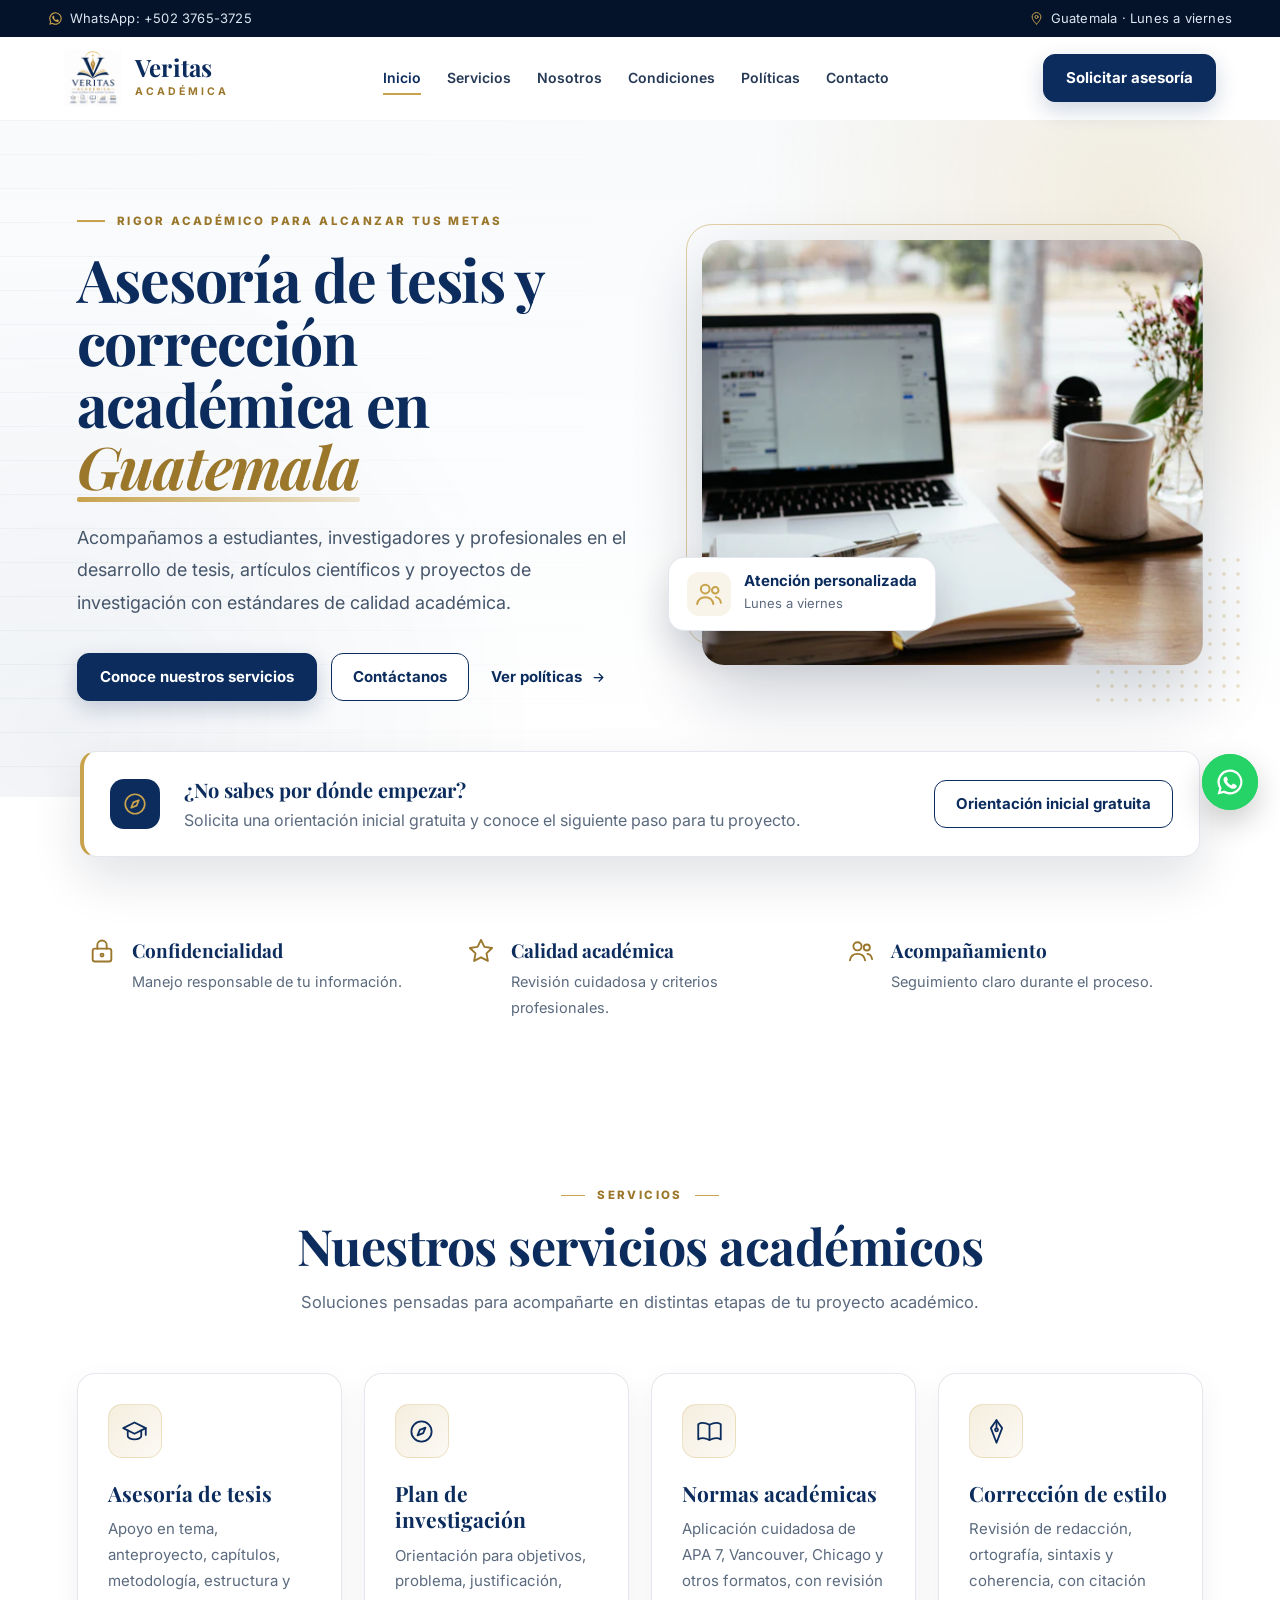
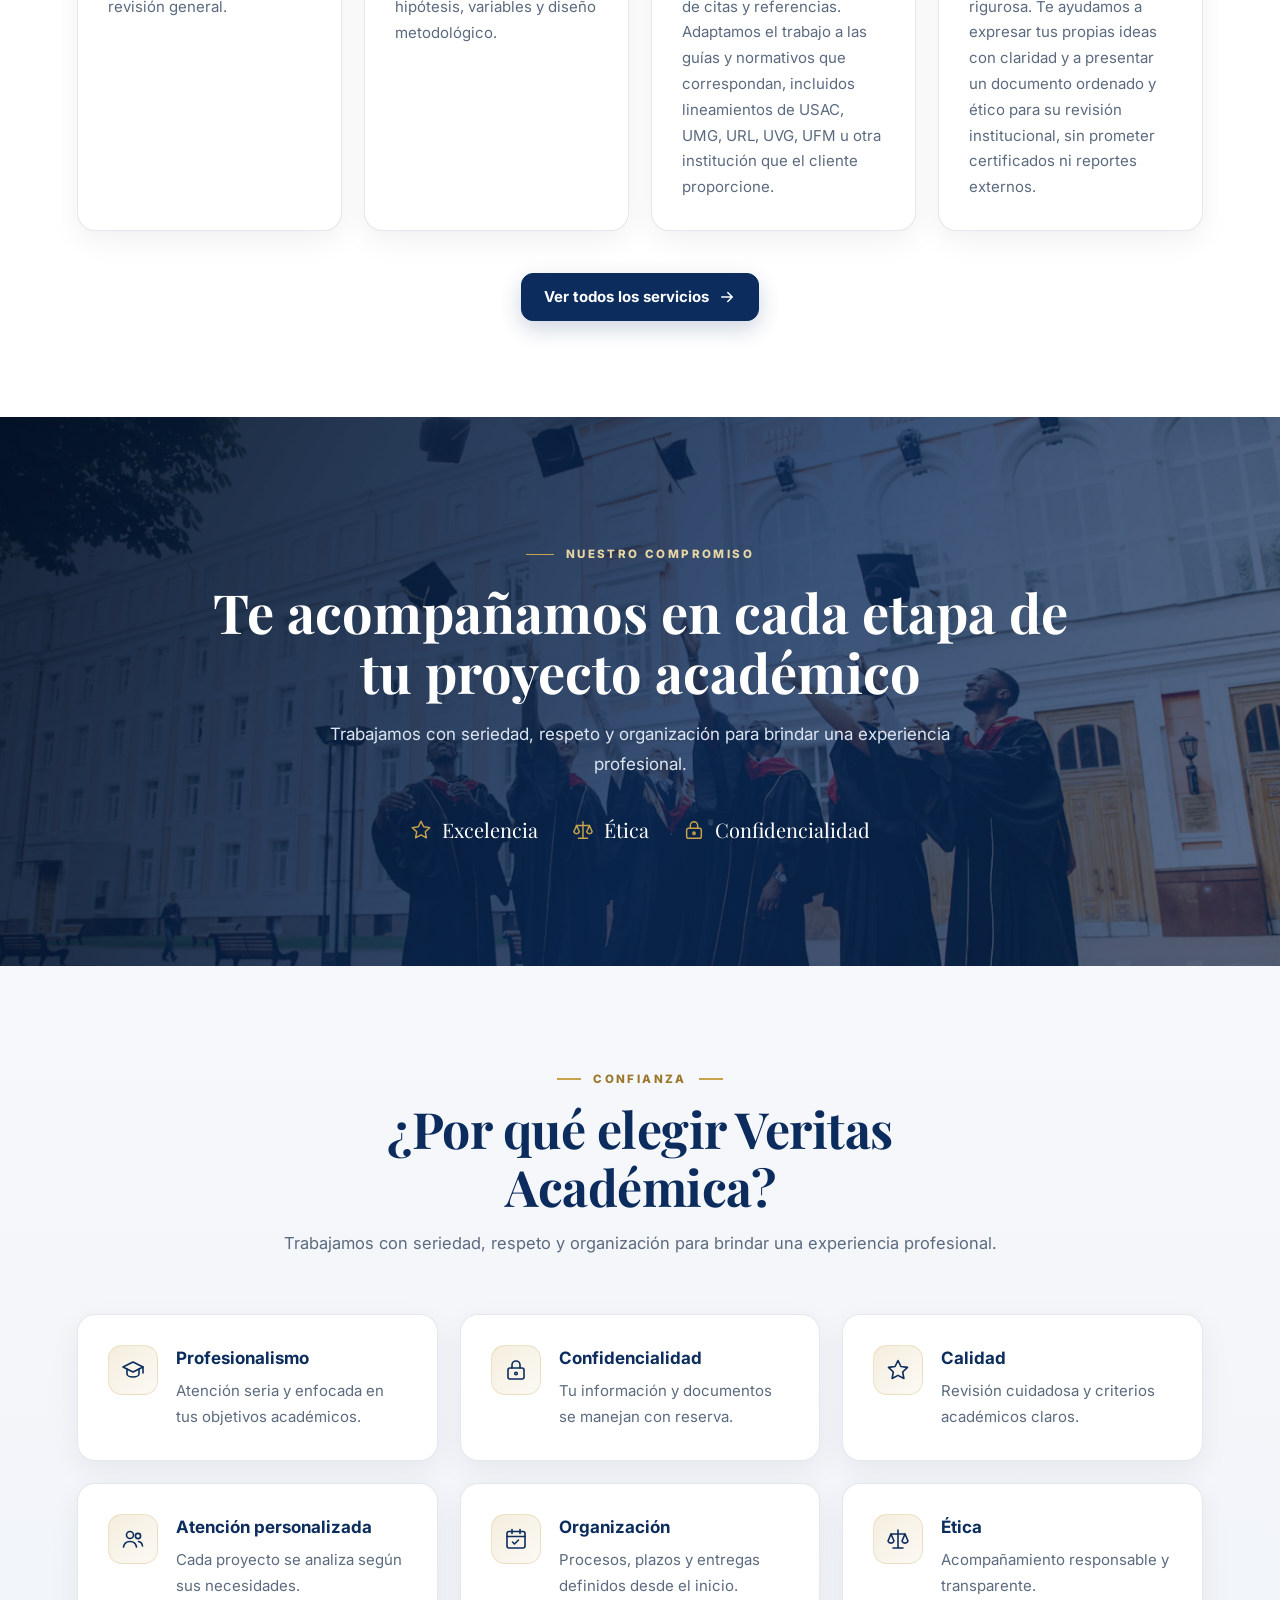
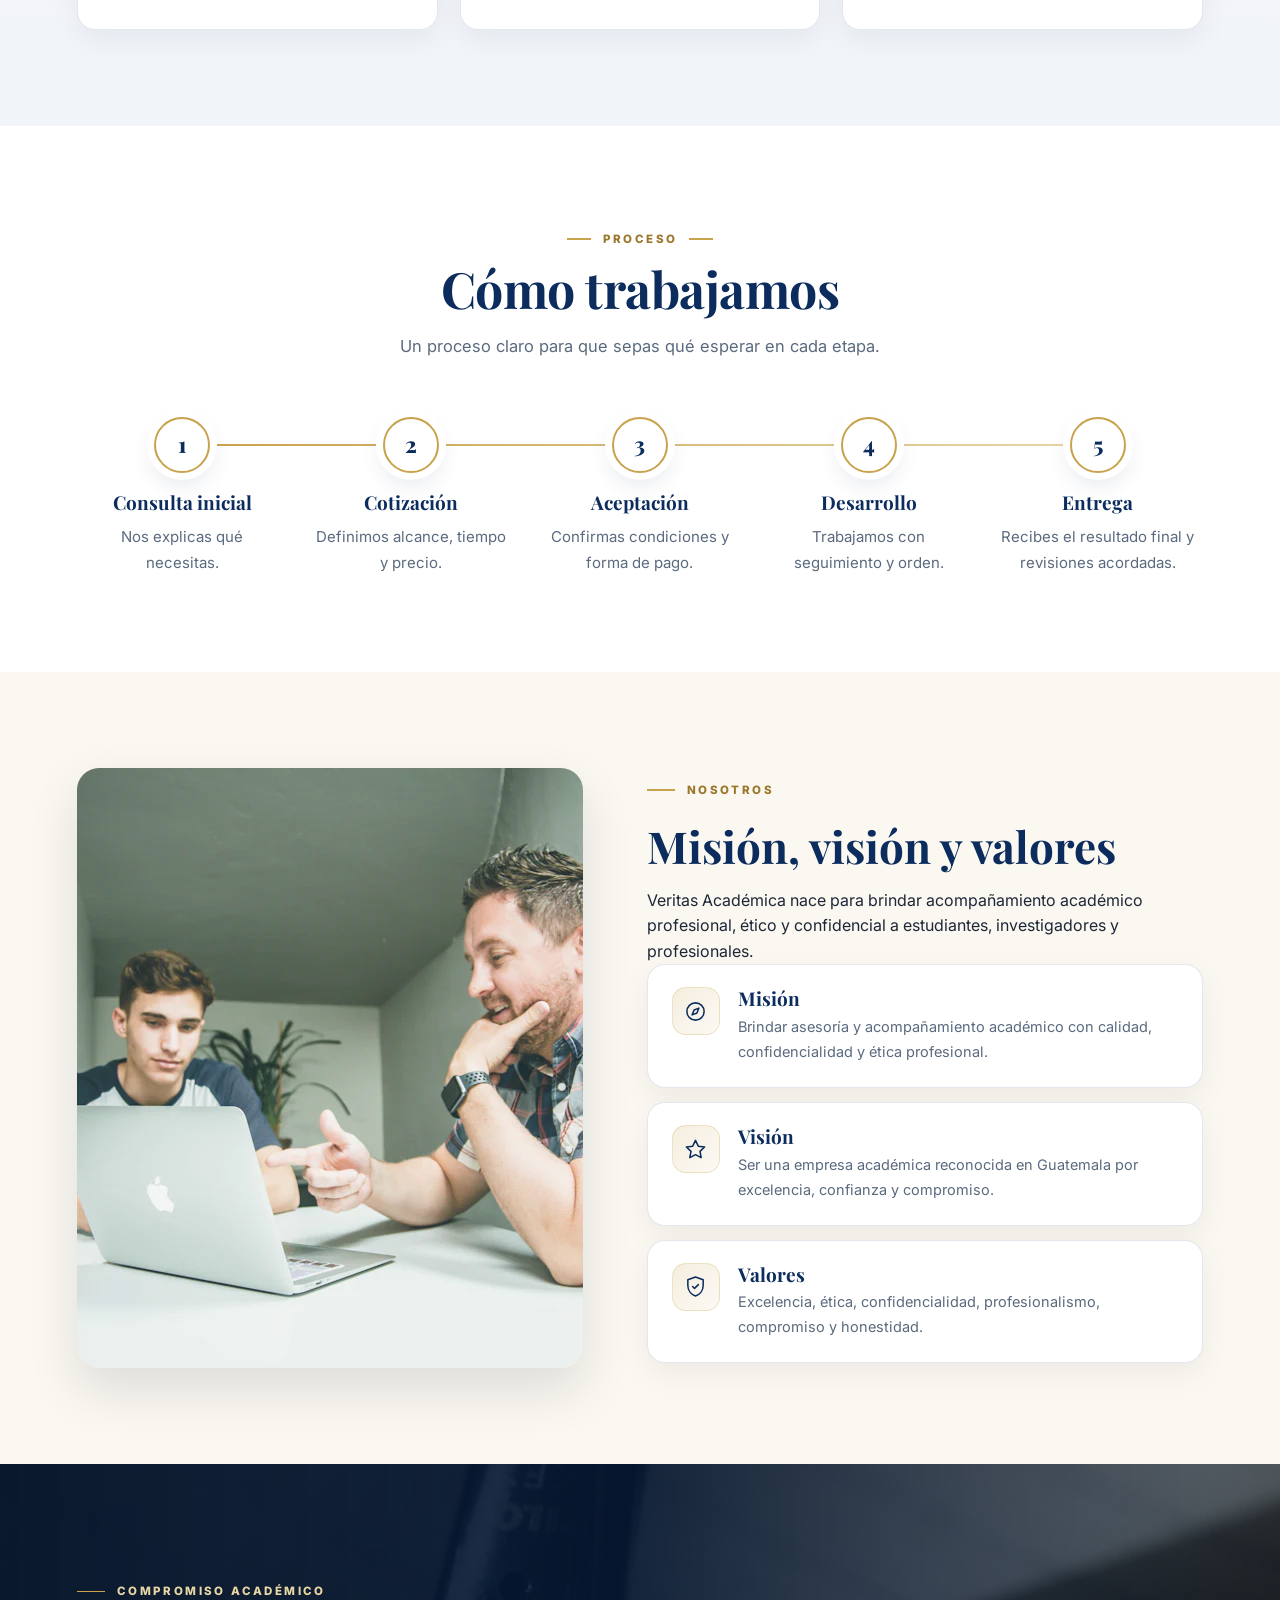
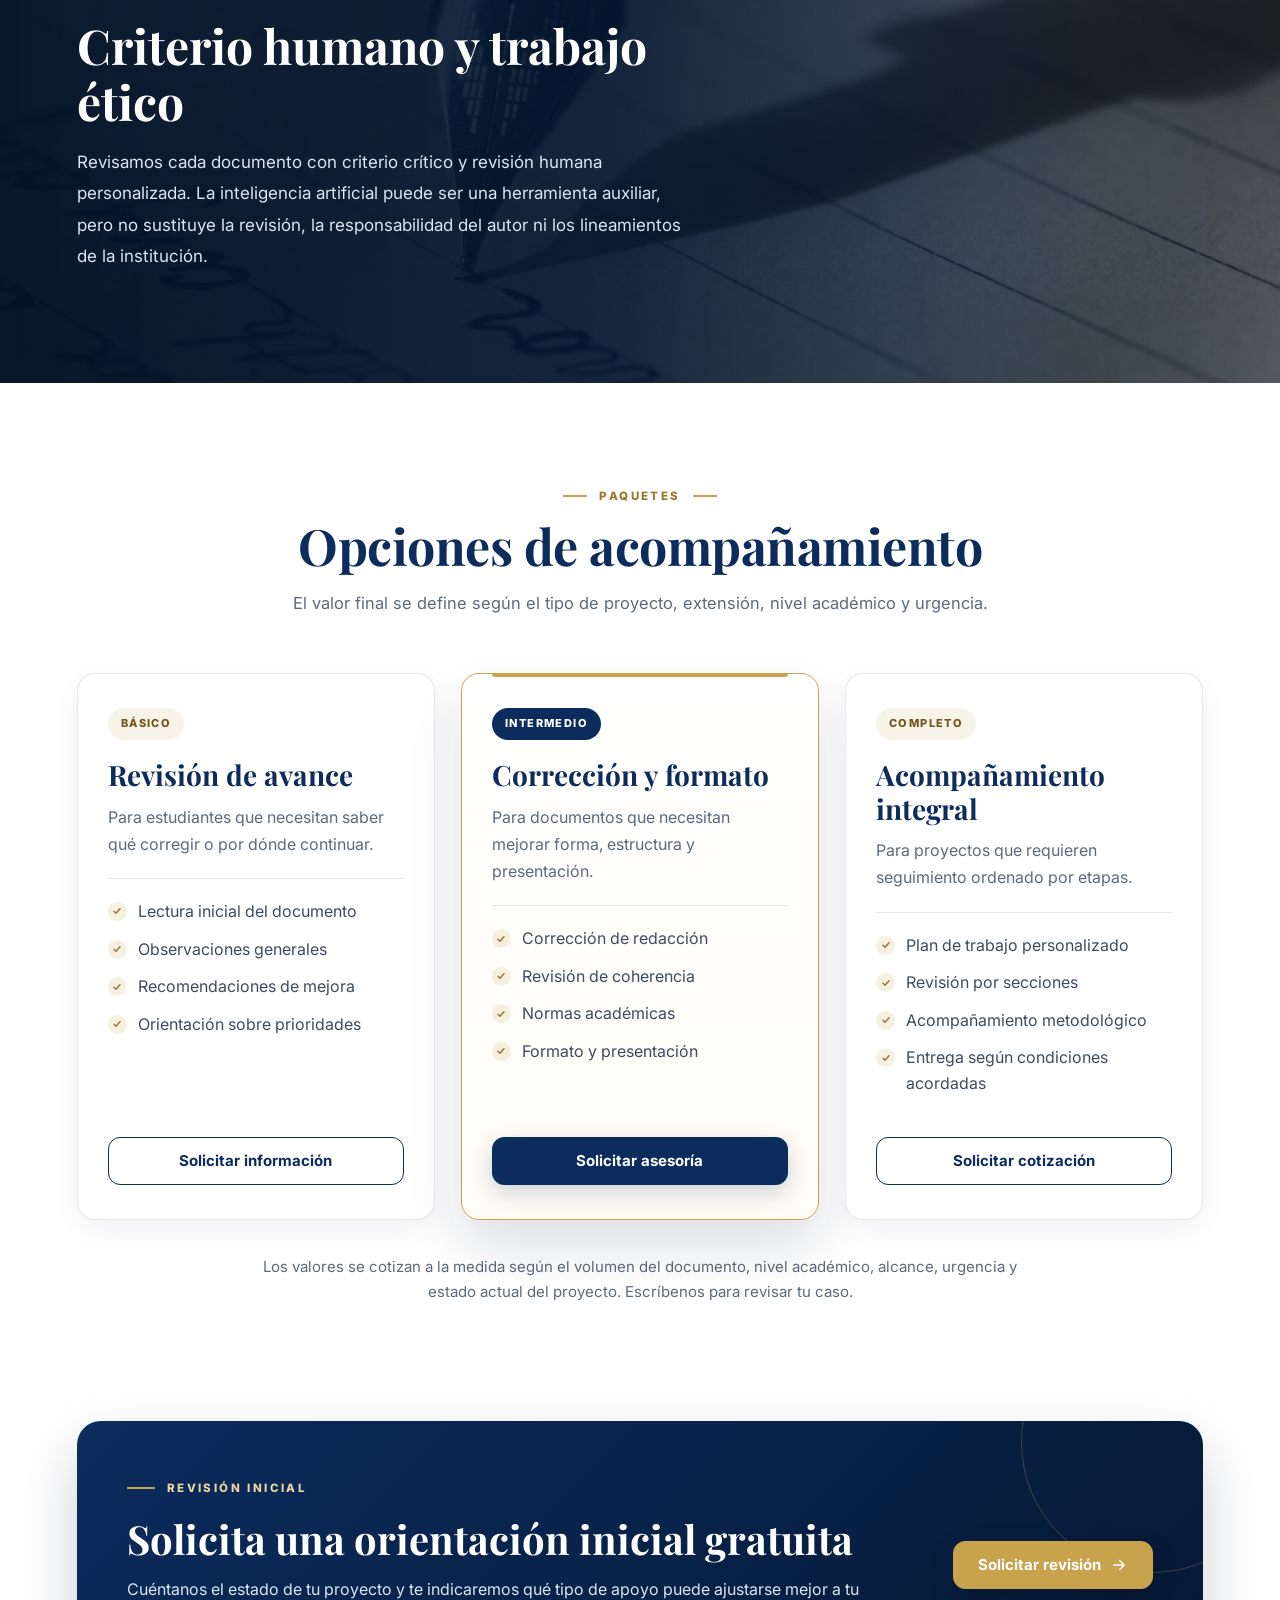
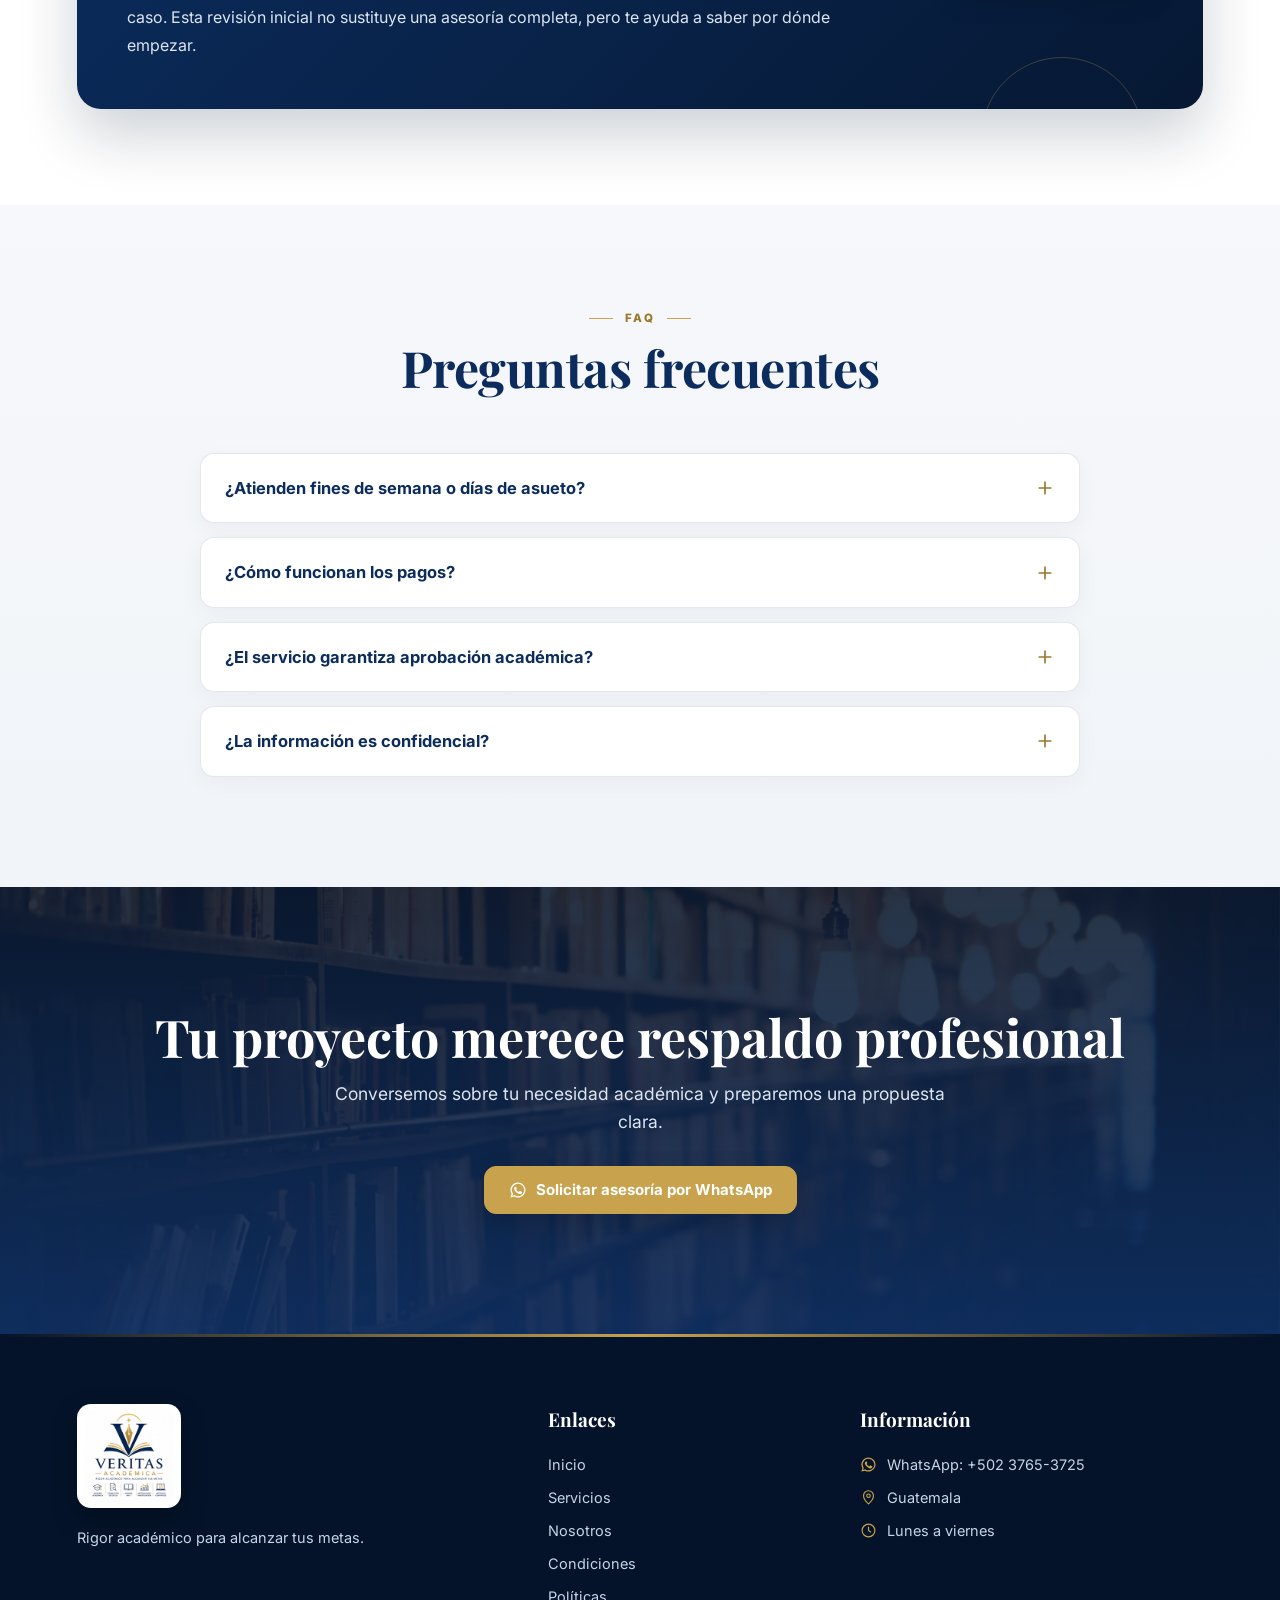
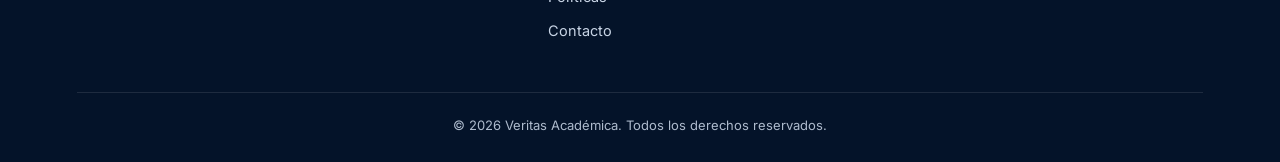
==== commit 715df842: "Mejoras SEO: titulos con palabras clave, sitemap con fechas y datos estructurados en Servicios" ====
--- a/index.html
+++ b/index.html
@@ -3,7 +3,7 @@
 <head>
     <meta charset="UTF-8">
     <meta name="viewport" content="width=device-width, initial-scale=1.0">
-    <title>Veritas Académica | Asesoría de tesis y corrección académica en Guatemala</title>
+    <title>Asesoría de tesis en Guatemala | Veritas Académica</title>
     <meta name="description" content="Asesoría de tesis, corrección académica, normas APA 7, Vancouver, artículos científicos y acompañamiento metodológico en Guatemala.">
     <meta name="author" content="Veritas Académica">
     <meta name="theme-color" content="#0B2C5D">
@@ -84,9 +84,9 @@
 
 <section class="hero" id="inicio">
     <div class="hero-texto">
-        <span class="etiqueta">Excelencia • Ética • Confidencialidad</span>
-
-        <h1>Rigor académico para alcanzar <em>tus metas</em></h1>
+        <span class="etiqueta">Rigor académico para alcanzar tus metas</span>
+
+        <h1>Asesoría de tesis y corrección académica en <em>Guatemala</em></h1>
 
         <p>
             Acompañamos a estudiantes, investigadores y profesionales en el desarrollo de tesis,
--- a/css/estilos.css
+++ b/css/estilos.css
@@ -72,7 +72,7 @@
 .etiqueta{display:inline-flex;align-items:center;gap:12px;color:var(--dorado-oscuro);font-weight:800;text-transform:uppercase;letter-spacing:2.4px;font-size:11.5px;margin-bottom:18px}
 .etiqueta::before{content:"";width:28px;height:1.5px;background:var(--dorado)}
 .hero h1,.page-hero h1,.titulo-seccion h2,.cta-final h2,.nosotros-texto h2,.revision-card h2,.documento-card h1,.contacto-info h2,.paquete h3,.error-page h1,.banda h2,.etica h2{font-family:var(--serif);color:var(--azul)}
-.hero h1{font-size:clamp(42px,5.2vw,74px);line-height:1.04;letter-spacing:-1.3px;margin-bottom:24px;max-width:760px}
+.hero h1{font-size:clamp(40px,4.6vw,64px);line-height:1.06;letter-spacing:-1.3px;margin-bottom:24px;max-width:760px}
 .hero h1 em{font-style:italic;color:var(--dorado-oscuro);position:relative;white-space:nowrap}
 .hero h1 em::after{content:"";position:absolute;left:0;right:0;bottom:.06em;height:.09em;background:linear-gradient(90deg,var(--dorado),rgba(200,162,76,.25));border-radius:2px;transform:scaleX(0);transform-origin:left;animation:subrayar 1s .9s var(--ease) forwards}
 .hero p{max-width:640px;font-size:18px;line-height:1.8;color:#46566B;margin-bottom:34px}
@@ -357,7 +357,7 @@
   .topbar-contenido{justify-content:center;text-align:center;padding:7px 16px;gap:6px 16px}
   .header{padding:9px 16px}.brand img{width:50px;height:50px}.header.compacta .brand img{width:44px;height:44px}
   .brand strong{font-size:21px}.brand span{font-size:9.5px;letter-spacing:2.4px}
-  .hero{padding:46px 16px 86px}.hero h1{font-size:clamp(36px,10vw,44px)}.hero p{font-size:16.5px}
+  .hero{padding:46px 16px 86px}.hero h1{font-size:clamp(31px,8.6vw,40px)}.hero p{font-size:16.5px}
   .hero-botones .btn-primary,.hero-botones .btn-secondary{width:100%}
   .hero-imagen::before,.hero-imagen::after{display:none}
   .hero .etiqueta{letter-spacing:1.8px;font-size:11px}
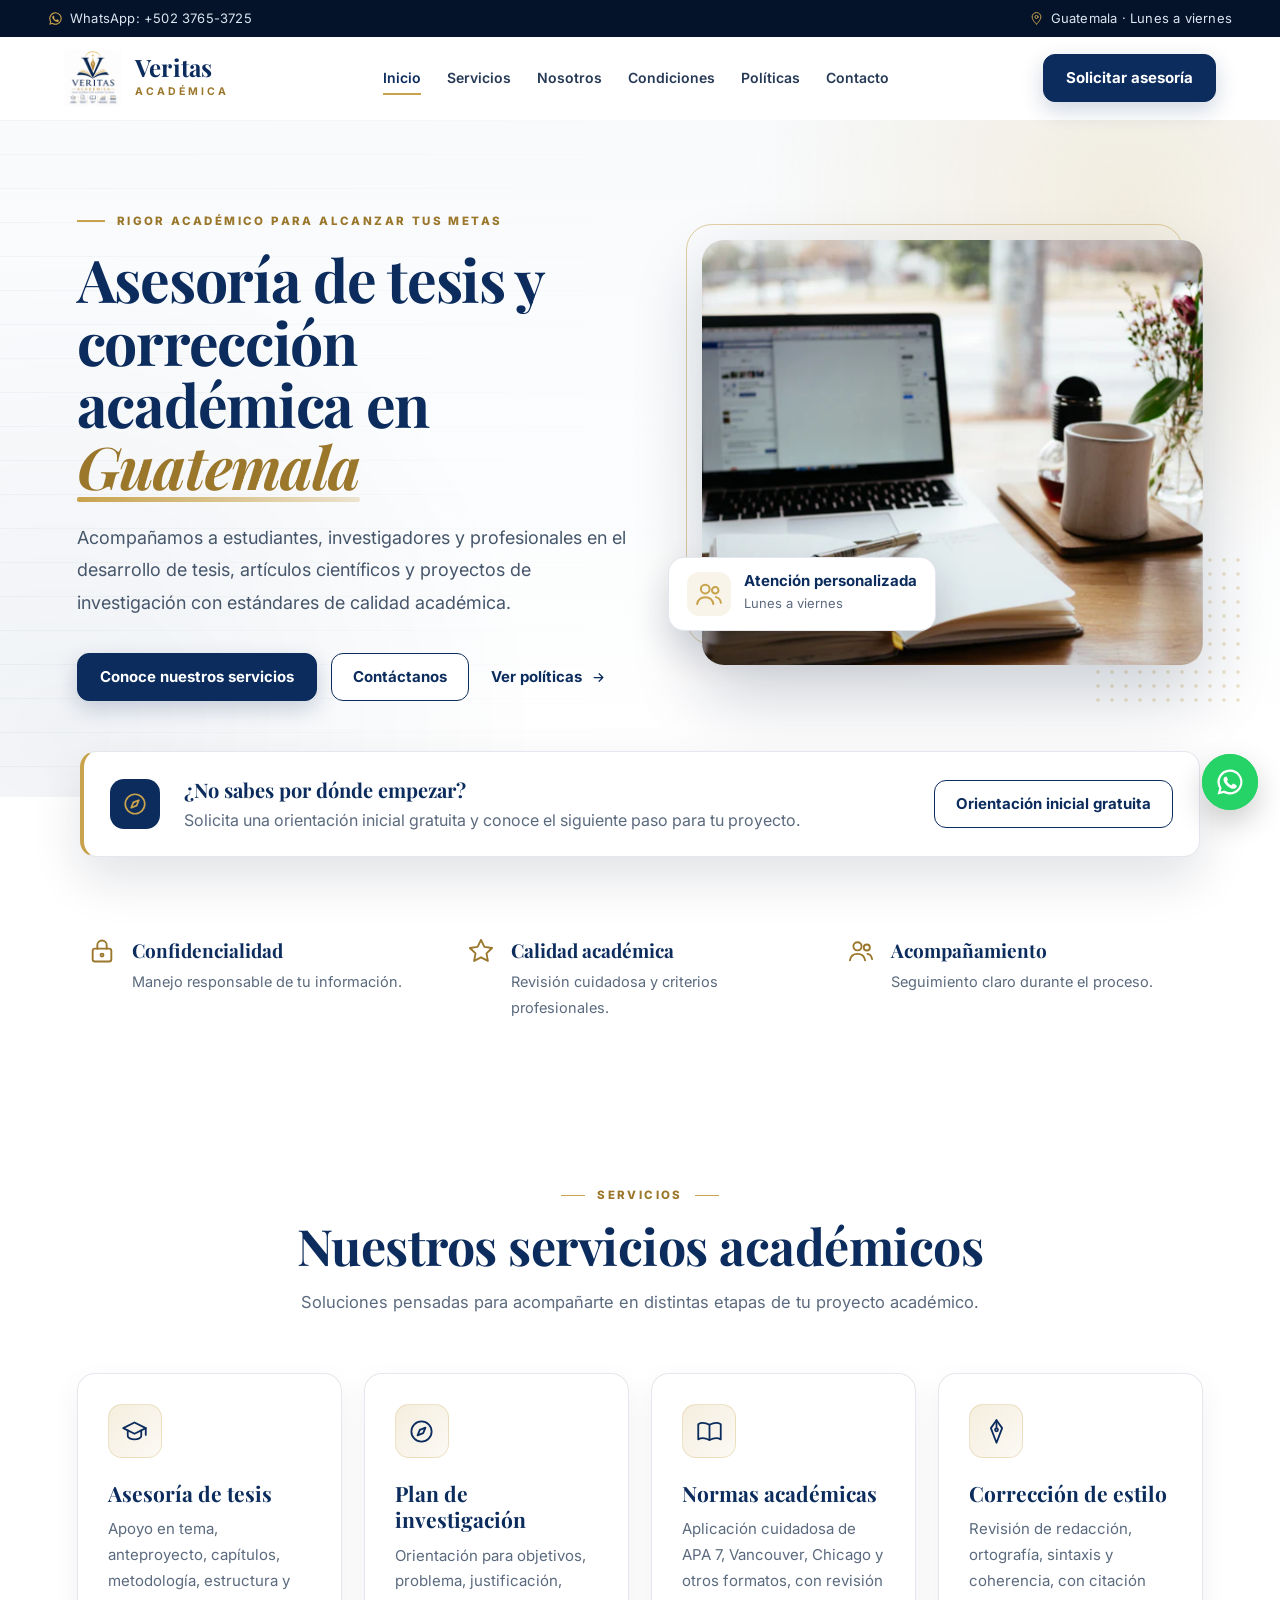
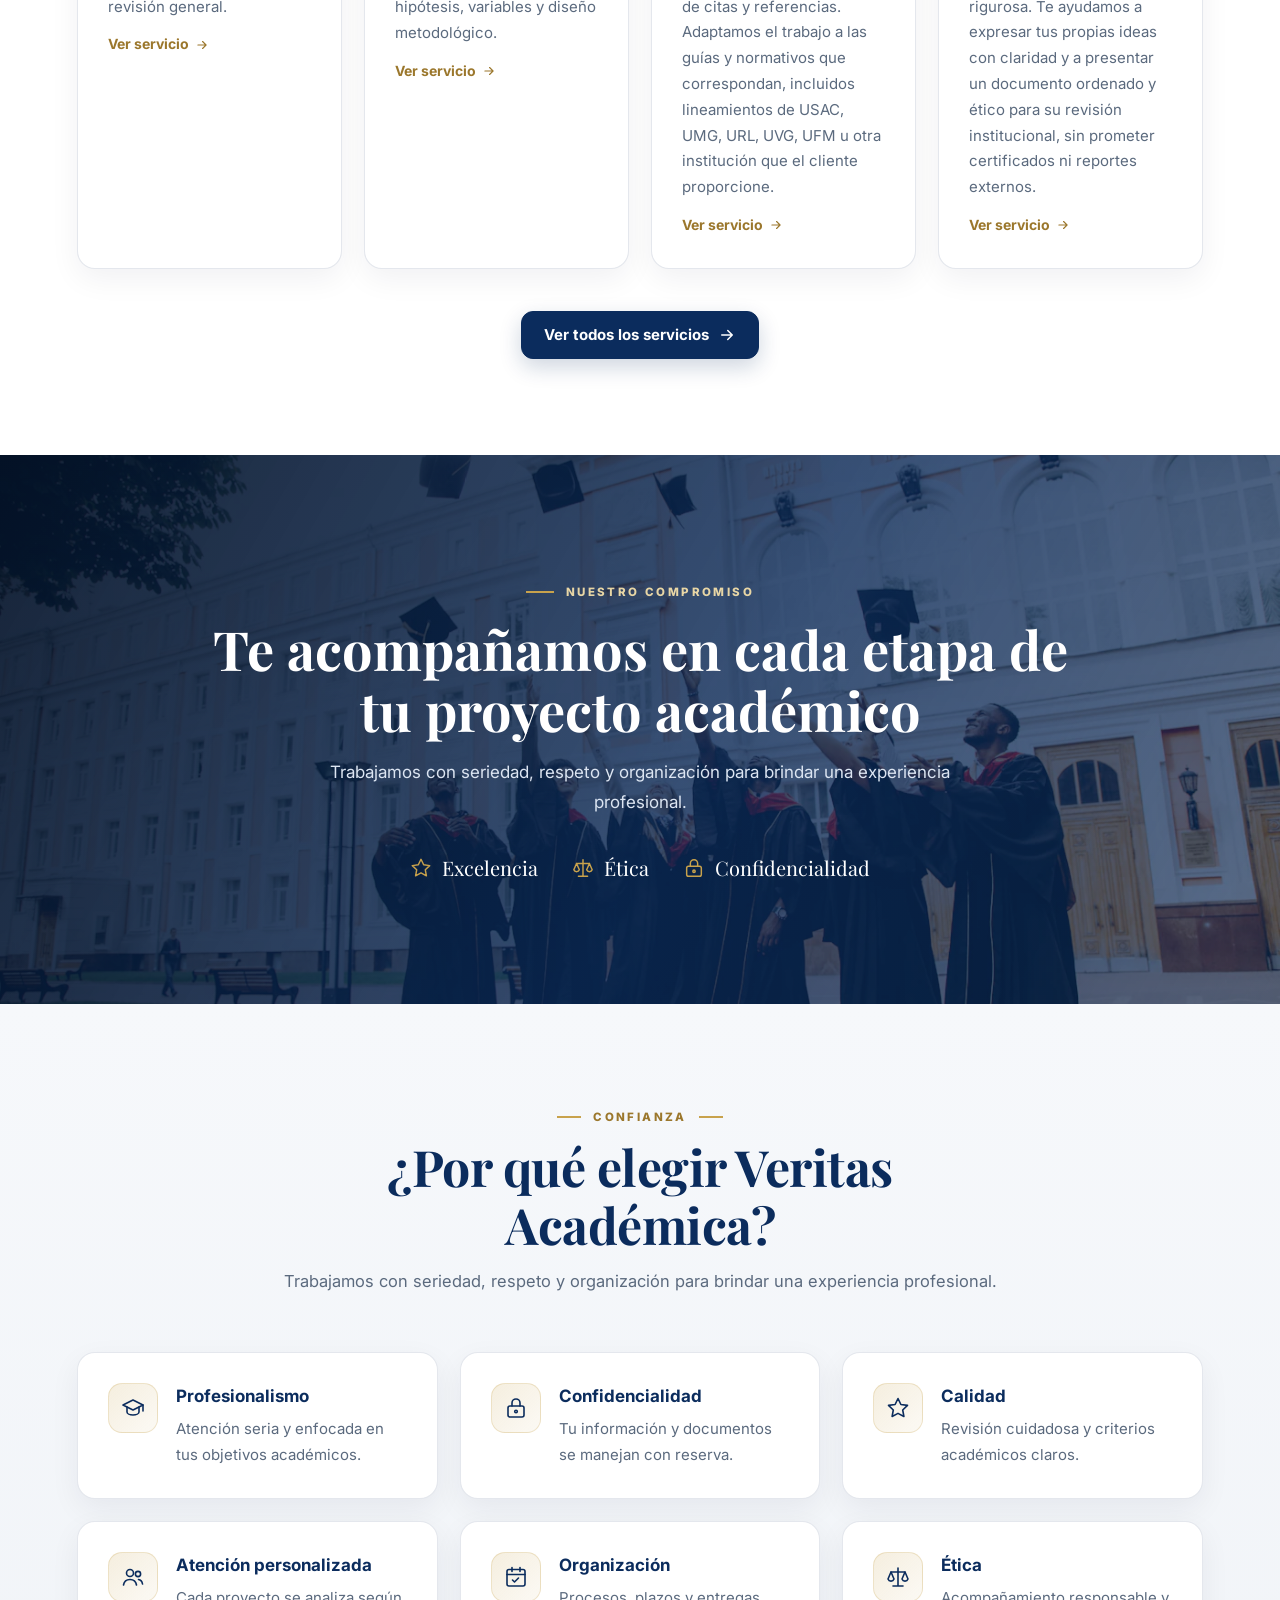
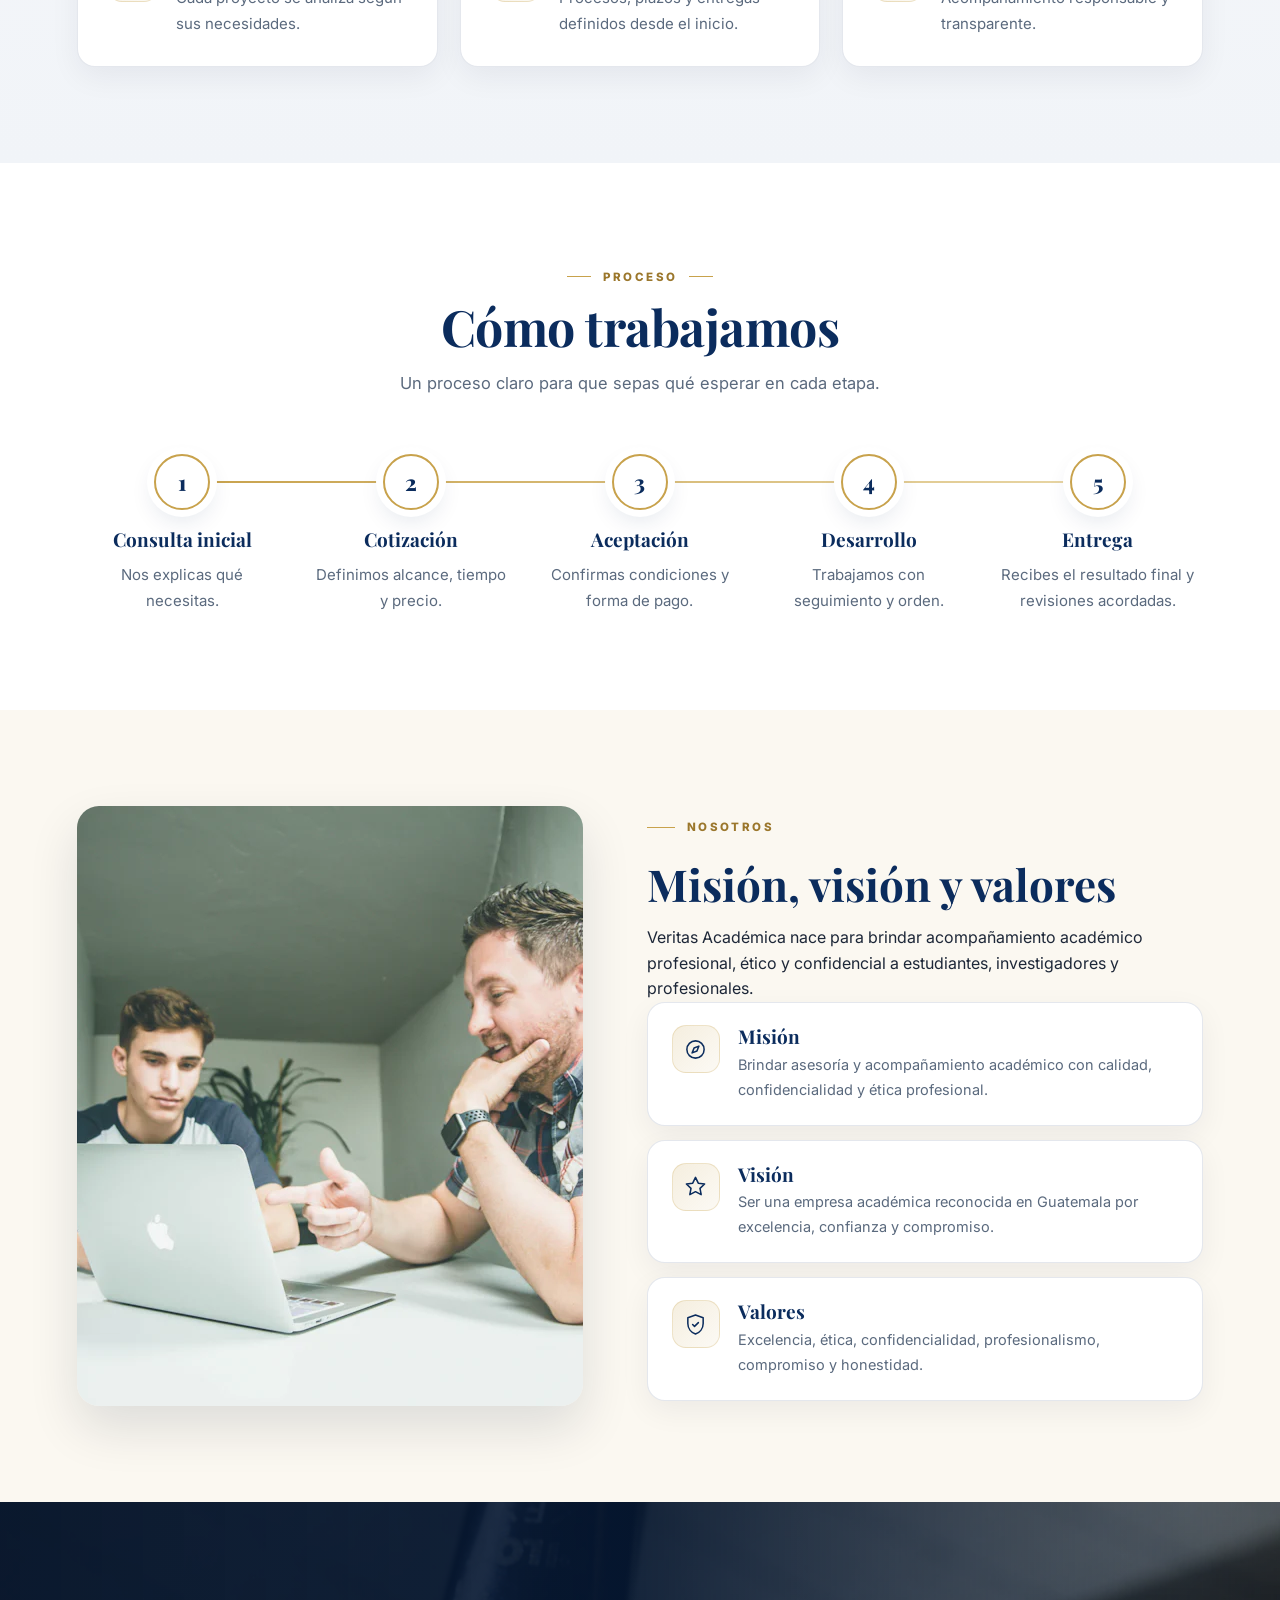
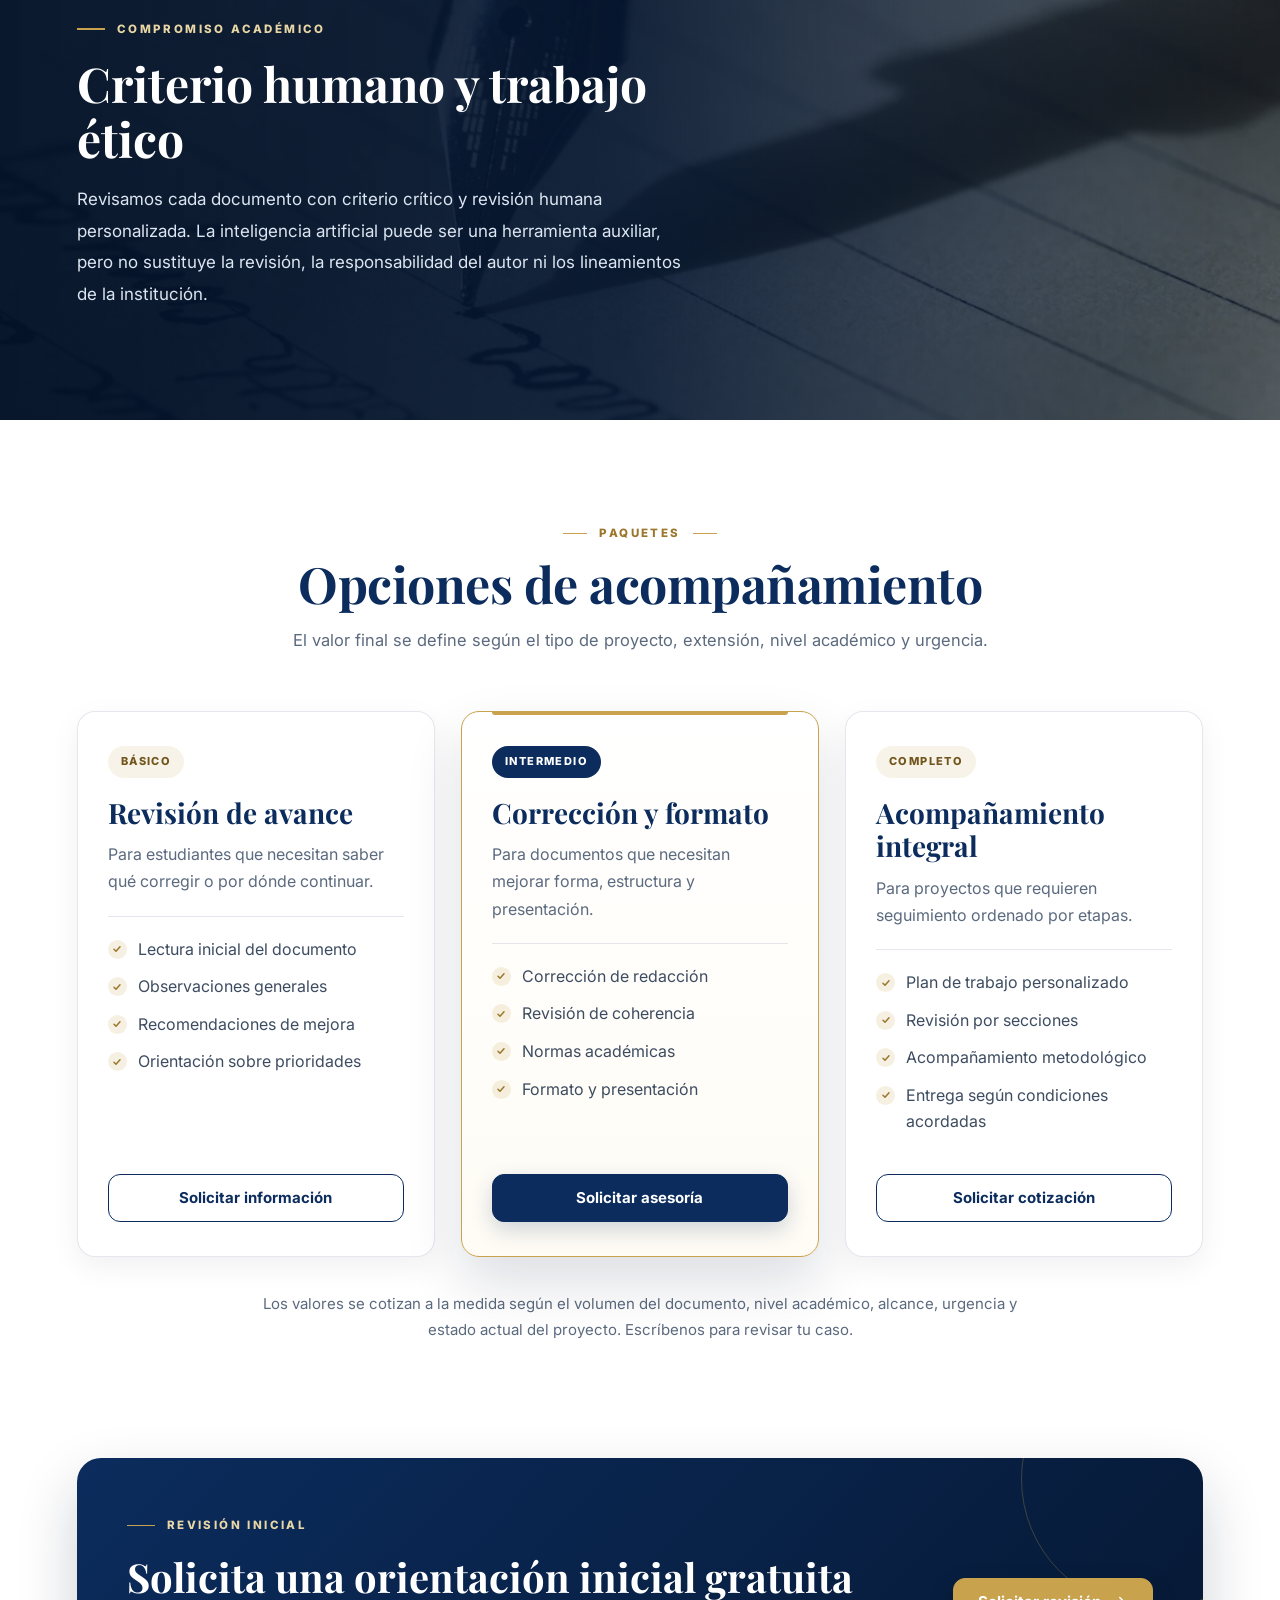
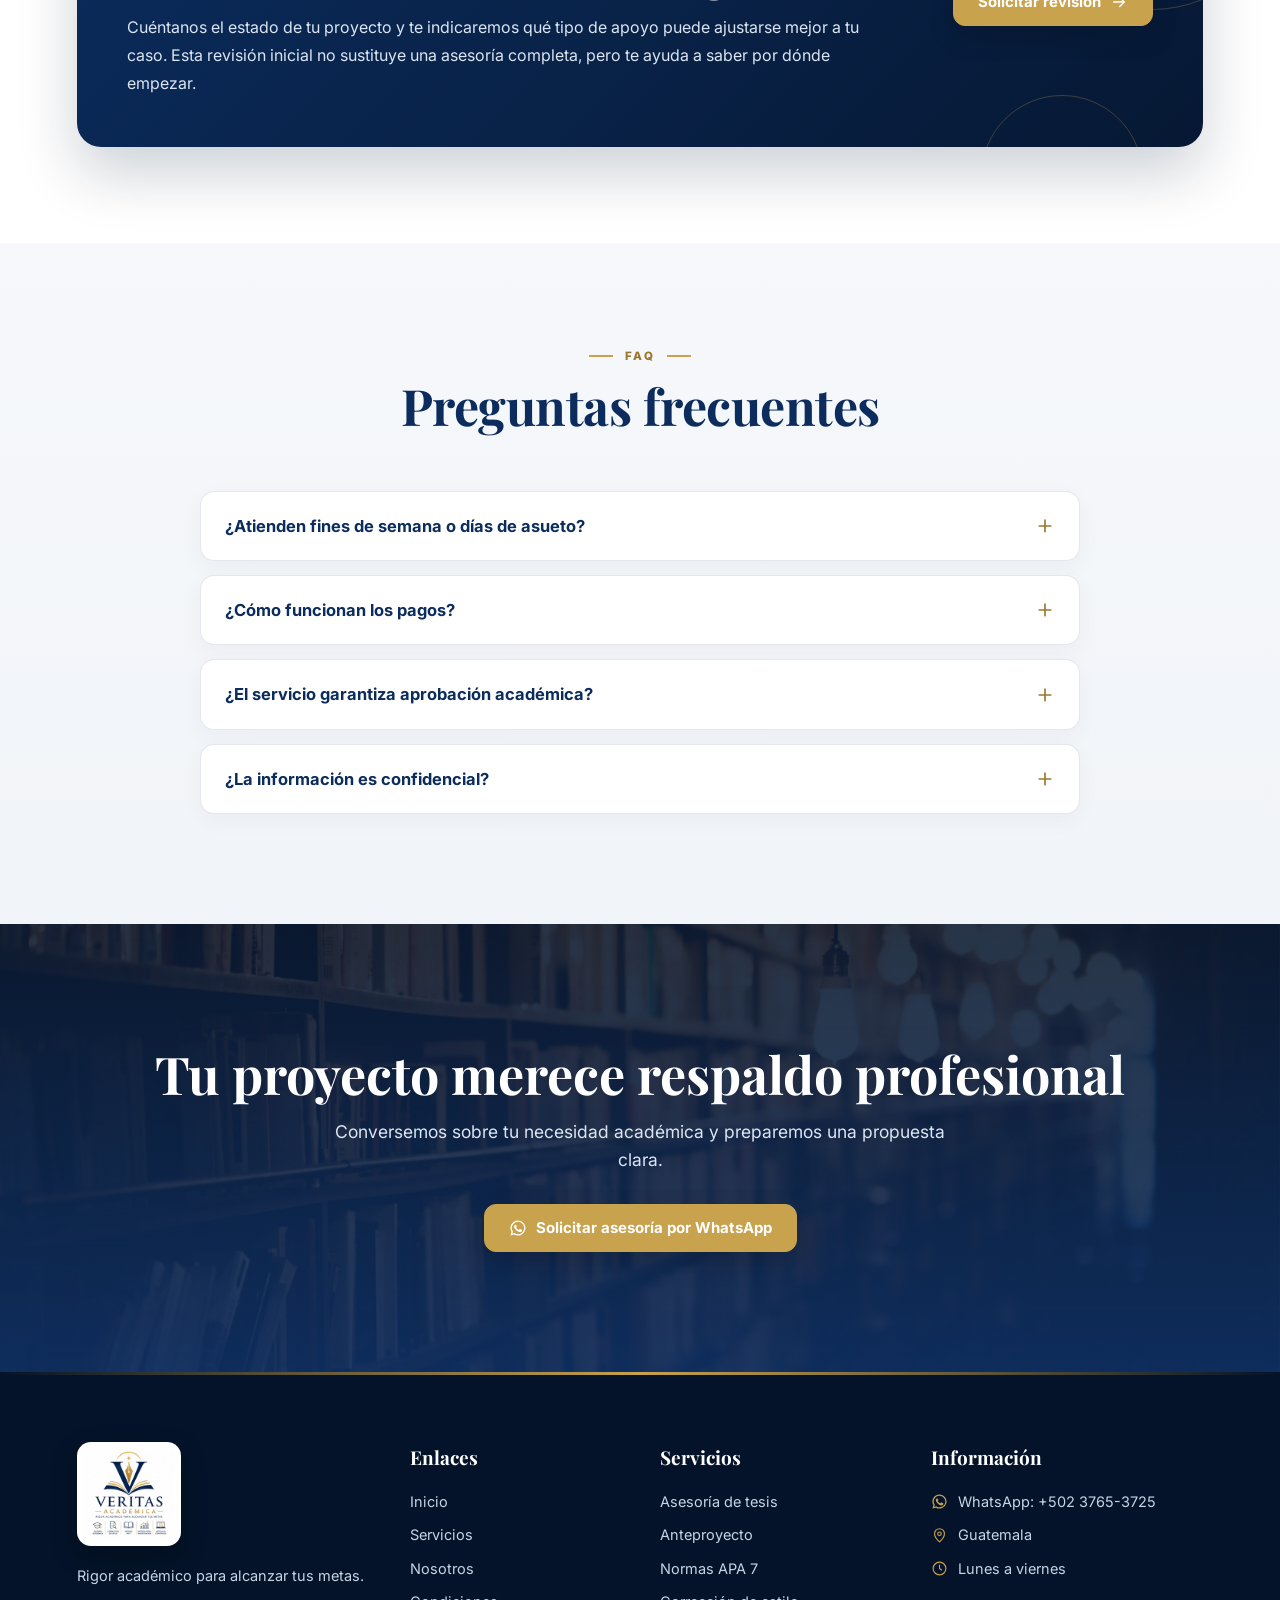
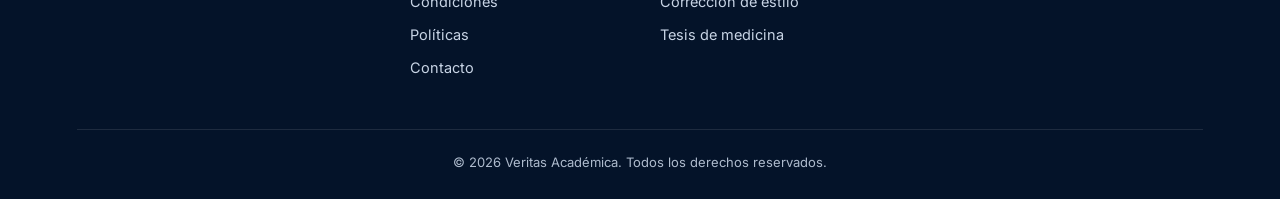
==== commit 5cad7c74: "Paginas propias para 5 servicios, enlaces internos y sitemap actualizado" ====
--- a/index.html
+++ b/index.html
@@ -3,9 +3,10 @@
 <head>
     <meta charset="UTF-8">
     <meta name="viewport" content="width=device-width, initial-scale=1.0">
-    <title>Asesoría de tesis en Guatemala | Veritas Académica</title>
+    <title>Veritas Académica | Asesoría académica en Guatemala</title>
     <meta name="description" content="Asesoría de tesis, corrección académica, normas APA 7, Vancouver, artículos científicos y acompañamiento metodológico en Guatemala.">
     <meta name="author" content="Veritas Académica">
+    <meta name="google-site-verification" content="G9f3NbpdyciDjwrjRvGGec0TdikqO4Vsui61_8XmiTk">
     <meta name="theme-color" content="#0B2C5D">
     <link rel="canonical" href="https://veritasacademica.github.io/veritas-academica/">
     <meta property="og:type" content="website">
@@ -141,29 +142,25 @@
     </div>
 
     <div class="grid-servicios">
-        <article class="card reveal">
+        <a class="card reveal" href="asesoria-de-tesis.html">
             <div class="icono"><svg class="ico" aria-hidden="true"><use href="img/iconos.svg#tesis"/></svg></div>
             <h3>Asesoría de tesis</h3>
-            <p>Apoyo en tema, anteproyecto, capítulos, metodología, estructura y revisión general.</p>
-        </article>
-
-        <article class="card reveal" style="--retraso:.08s">
+            <p>Apoyo en tema, anteproyecto, capítulos, metodología, estructura y revisión general.</p><span class="card-enlace">Ver servicio <svg class="ico" aria-hidden="true"><use href="img/iconos.svg#flecha"/></svg></span></a>
+
+        <a class="card reveal" href="anteproyecto-plan-de-investigacion.html" style="--retraso:.08s">
             <div class="icono"><svg class="ico" aria-hidden="true"><use href="img/iconos.svg#brujula"/></svg></div>
             <h3>Plan de investigación</h3>
-            <p>Orientación para objetivos, problema, justificación, hipótesis, variables y diseño metodológico.</p>
-        </article>
-
-        <article class="card reveal" style="--retraso:.16s">
+            <p>Orientación para objetivos, problema, justificación, hipótesis, variables y diseño metodológico.</p><span class="card-enlace">Ver servicio <svg class="ico" aria-hidden="true"><use href="img/iconos.svg#flecha"/></svg></span></a>
+
+        <a class="card reveal" href="normas-apa-7.html" style="--retraso:.16s">
             <div class="icono"><svg class="ico" aria-hidden="true"><use href="img/iconos.svg#libro"/></svg></div>
             <h3>Normas académicas</h3>
-            <p>Aplicación cuidadosa de APA 7, Vancouver, Chicago y otros formatos, con revisión de citas y referencias. Adaptamos el trabajo a las guías y normativos que correspondan, incluidos lineamientos de USAC, UMG, URL, UVG, UFM u otra institución que el cliente proporcione.</p>
-        </article>
-
-        <article class="card reveal" style="--retraso:.24s">
+            <p>Aplicación cuidadosa de APA 7, Vancouver, Chicago y otros formatos, con revisión de citas y referencias. Adaptamos el trabajo a las guías y normativos que correspondan, incluidos lineamientos de USAC, UMG, URL, UVG, UFM u otra institución que el cliente proporcione.</p><span class="card-enlace">Ver servicio <svg class="ico" aria-hidden="true"><use href="img/iconos.svg#flecha"/></svg></span></a>
+
+        <a class="card reveal" href="correccion-de-estilo.html" style="--retraso:.24s">
             <div class="icono"><svg class="ico" aria-hidden="true"><use href="img/iconos.svg#pluma"/></svg></div>
             <h3>Corrección de estilo</h3>
-            <p>Revisión de redacción, ortografía, sintaxis y coherencia, con citación rigurosa. Te ayudamos a expresar tus propias ideas con claridad y a presentar un documento ordenado y ético para su revisión institucional, sin prometer certificados ni reportes externos.</p>
-        </article>
+            <p>Revisión de redacción, ortografía, sintaxis y coherencia, con citación rigurosa. Te ayudamos a expresar tus propias ideas con claridad y a presentar un documento ordenado y ético para su revisión institucional, sin prometer certificados ni reportes externos.</p><span class="card-enlace">Ver servicio <svg class="ico" aria-hidden="true"><use href="img/iconos.svg#flecha"/></svg></span></a>
     </div>
 
     <div class="centrado reveal">
@@ -388,6 +385,15 @@
         </div>
 
         <div>
+            <h4>Servicios</h4>
+            <a href="asesoria-de-tesis.html">Asesoría de tesis</a>
+            <a href="anteproyecto-plan-de-investigacion.html">Anteproyecto</a>
+            <a href="normas-apa-7.html">Normas APA 7</a>
+            <a href="correccion-de-estilo.html">Corrección de estilo</a>
+            <a href="tesis-de-medicina.html">Tesis de medicina</a>
+        </div>
+
+        <div>
             <h4>Información</h4>
             <a class="footer-dato" href="https://wa.me/50237653725" target="_blank" rel="noopener noreferrer"><svg class="ico" aria-hidden="true"><use href="img/iconos.svg#whatsapp"/></svg>WhatsApp: +502 3765-3725</a>
             <p class="footer-dato"><svg class="ico" aria-hidden="true"><use href="img/iconos.svg#ubicacion"/></svg>Guatemala</p>
--- a/css/estilos.css
+++ b/css/estilos.css
@@ -220,7 +220,7 @@
 /* Pie */
 .footer{background:var(--azul-noche);color:#D7E1EF;padding:70px max(6%,36px) 26px;position:relative}
 .footer::before{content:"";position:absolute;top:0;left:0;right:0;height:3px;background:linear-gradient(90deg,transparent,var(--dorado),transparent)}
-.footer-grid{max-width:1180px;margin:auto;display:grid;grid-template-columns:1.6fr 1fr 1.3fr;gap:48px}
+.footer-grid{max-width:1180px;margin:auto;display:grid;grid-template-columns:1.4fr 1fr 1.1fr 1.3fr;gap:40px}
 .footer-logo{width:104px;background:#fff;border-radius:14px;padding:6px;margin-bottom:18px;box-shadow:0 10px 26px rgba(0,0,0,.25)}
 .footer h4{color:#fff;margin-bottom:18px;font-family:var(--serif);font-size:19px}
 .footer a{display:block;color:#C8D4E5;text-decoration:none;margin-bottom:10px;font-size:14.5px;transition:color .2s,transform .2s}
@@ -284,6 +284,46 @@
 .form-mensaje.visible{display:block;background:#FFF4EC;color:#7A3A1C;border:1px solid #F0C9AE}
 .form-privacidad{font-size:13px;color:var(--muted);display:flex;gap:8px;align-items:flex-start;line-height:1.5}
 .form-privacidad .ico{color:var(--dorado-oscuro);font-size:16px;margin-top:1px}
+
+/* Páginas de cada servicio */
+.miga{display:flex;justify-content:center;flex-wrap:wrap;gap:8px;font-size:13.5px;color:#C8D4E5;margin-bottom:18px}
+.miga a{color:#fff;text-decoration:none}
+.miga a:hover{color:var(--dorado-claro)}
+.page-hero .hero-botones{justify-content:center;margin-top:30px}
+.page-hero .btn-secondary{background:transparent;color:#fff;border-color:rgba(255,255,255,.7)}
+.page-hero .btn-secondary:hover{background:#fff;color:var(--azul)}
+.incluye-grid{max-width:1080px;margin:auto;display:grid;grid-template-columns:repeat(2,1fr);gap:16px}
+.item-check{display:flex;gap:16px;align-items:flex-start;background:#fff;border:1px solid var(--borde);border-radius:14px;padding:20px 22px;box-shadow:var(--sombra-suave)}
+.item-check .ico{flex:none;font-size:22px;color:#fff;background:var(--azul);border-radius:50%;padding:5px;box-sizing:content-box}
+.item-check strong{display:block;color:var(--azul);margin-bottom:3px}
+.item-check p{color:var(--muted);font-size:15px;line-height:1.65}
+.dos-columnas{max-width:1120px;margin:auto;display:grid;grid-template-columns:1fr 1fr;gap:28px;align-items:start}
+.bloque{background:#fff;border:1px solid var(--borde);border-radius:var(--radio);padding:32px;box-shadow:var(--sombra-suave);height:100%}
+.bloque h2{font-family:var(--serif);color:var(--azul);font-size:28px;line-height:1.2;margin:8px 0 18px}
+.lista-check{list-style:none;display:grid;gap:12px}
+.lista-check li{position:relative;padding-left:30px;color:#3D4C60;line-height:1.6}
+.lista-check li::before{content:"";position:absolute;left:0;top:3px;width:19px;height:19px;border-radius:50%;background:rgba(200,162,76,.16) url("data:image/svg+xml,%3Csvg xmlns='http://www.w3.org/2000/svg' viewBox='0 0 24 24' fill='none' stroke='%239B772C' stroke-width='3' stroke-linecap='round' stroke-linejoin='round'%3E%3Cpath d='M6 12.5l4 4 8-9'/%3E%3C/svg%3E") center/12px no-repeat}
+.pasos-lista{list-style:none;counter-reset:paso;display:grid;gap:16px}
+.pasos-lista li{counter-increment:paso;display:grid;grid-template-columns:38px 1fr;gap:14px;align-items:start;color:#3D4C60;line-height:1.6}
+.pasos-lista li::before{content:counter(paso);width:38px;height:38px;border-radius:50%;border:2px solid var(--dorado);color:var(--azul);font-family:var(--serif);font-weight:700;display:flex;align-items:center;justify-content:center}
+.pasos-lista strong{display:block;color:var(--azul)}
+.modalidad{display:flex;flex-wrap:wrap;gap:10px;margin-top:22px}
+.modalidad span{display:inline-flex;align-items:center;gap:8px;background:var(--gris);border:1px solid var(--borde);border-radius:999px;padding:8px 14px;font-size:14px;color:var(--azul);font-weight:600}
+.modalidad .ico{color:var(--dorado-oscuro);font-size:17px}
+.nota-etica{max-width:900px;margin:0 auto;display:flex;gap:18px;align-items:flex-start;background:#FFF9E9;border:1px solid rgba(200,162,76,.35);border-left:4px solid var(--dorado);border-radius:14px;padding:22px 24px}
+.nota-etica .ico{flex:none;font-size:28px;color:var(--dorado-oscuro)}
+.nota-etica strong{display:block;color:var(--azul);font-family:var(--serif);font-size:19px;margin-bottom:4px}
+.nota-etica p{color:#4A5568;line-height:1.7}
+.otros-servicios{max-width:1120px;margin:auto;display:grid;grid-template-columns:repeat(4,1fr);gap:16px}
+.otro{display:flex;flex-direction:column;gap:10px;text-decoration:none;background:#fff;border:1px solid var(--borde);border-radius:16px;padding:22px;box-shadow:var(--sombra-suave);transition:transform .3s var(--ease),box-shadow .3s,border-color .3s}
+.otro:hover{transform:translateY(-4px);box-shadow:var(--sombra);border-color:rgba(200,162,76,.4)}
+.otro .icono{margin:0;width:46px;height:46px;font-size:22px}
+.otro strong{color:var(--azul);font-family:var(--serif);font-size:18px;line-height:1.25}
+.otro span{display:inline-flex;align-items:center;gap:6px;color:var(--dorado-oscuro);font-size:14px;font-weight:700;margin-top:auto}
+a.card{text-decoration:none;color:inherit;display:block}
+.card-enlace{display:inline-flex;align-items:center;gap:6px;margin-top:14px;color:var(--dorado-oscuro);font-weight:700;font-size:14px}
+.card-enlace .ico{transition:transform .25s var(--ease)}
+a.card:hover .card-enlace .ico{transform:translateX(4px)}
 
 /* 404 */
 .error-page{min-height:62vh;display:flex;flex-direction:column;align-items:center;justify-content:center;text-align:center;padding:80px max(6%,36px);background:linear-gradient(180deg,#F7F9FC 0%,#fff 100%)}
@@ -349,6 +389,8 @@
   .nosotros-foto{max-width:520px;margin:0 auto;width:calc(100% - 22px)}
   .revision-card{flex-direction:column;align-items:flex-start}
   .contacto-info{position:static}
+  .dos-columnas{grid-template-columns:1fr}
+  .otros-servicios{grid-template-columns:repeat(2,1fr)}
   .documento-encabezado{flex-direction:column;text-align:center}
   .banda-fondo{inset:0}
 }
@@ -370,6 +412,13 @@
   .confianza-item{padding:12px 0}
   .seccion{padding:72px 16px}
   .grid-servicios,.grid-servicios.grande{grid-template-columns:1fr}
+  .incluye-grid{grid-template-columns:1fr}
+  .otros-servicios{gap:12px}
+  .otro{padding:16px}
+  .otro strong{font-size:16px}
+  .bloque{padding:26px 20px}
+  .nota-etica{flex-direction:column;gap:10px}
+  .page-hero .hero-botones .btn-primary,.page-hero .hero-botones .btn-secondary{width:100%}
   .card,.razon,.paquete{padding:26px 22px}
   .banda,.etica,.cta-final{padding:86px 16px}
   .etica::before{background:linear-gradient(180deg,rgba(4,19,41,.93),rgba(6,24,51,.86))}
